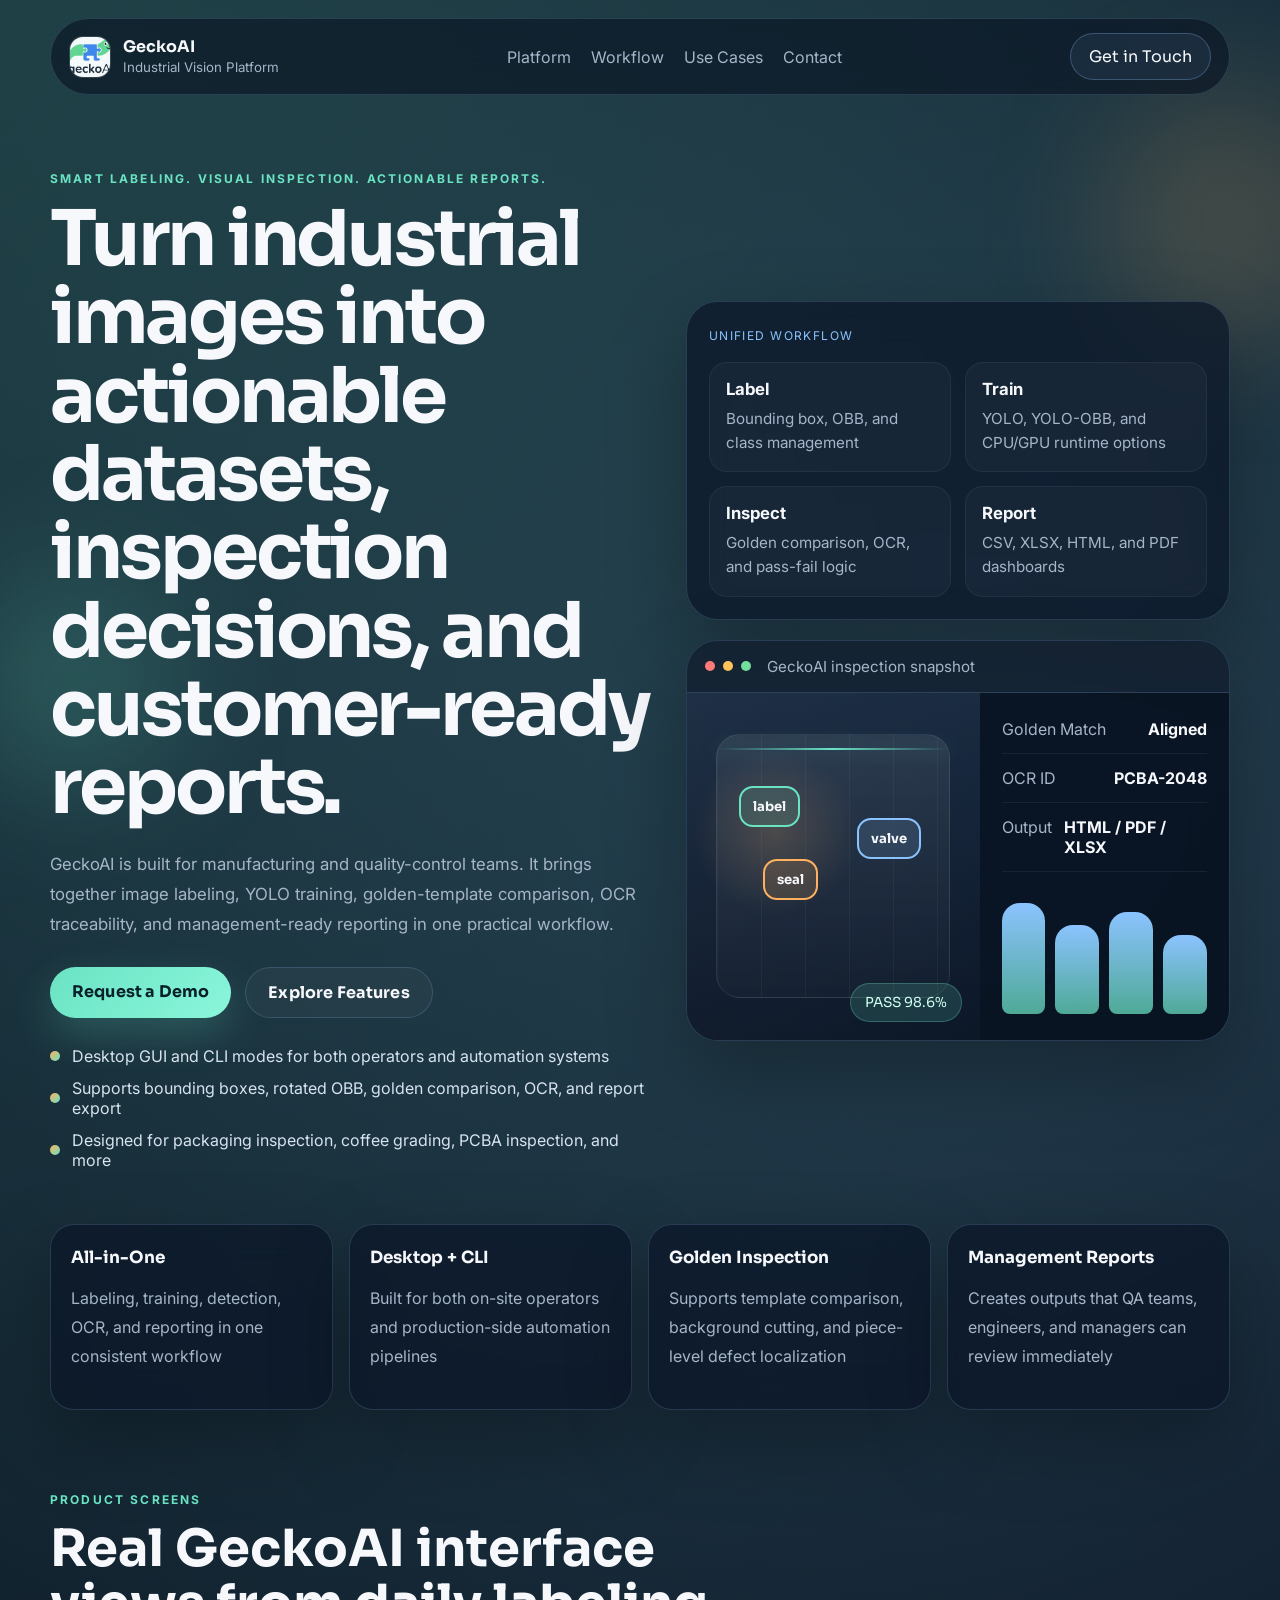
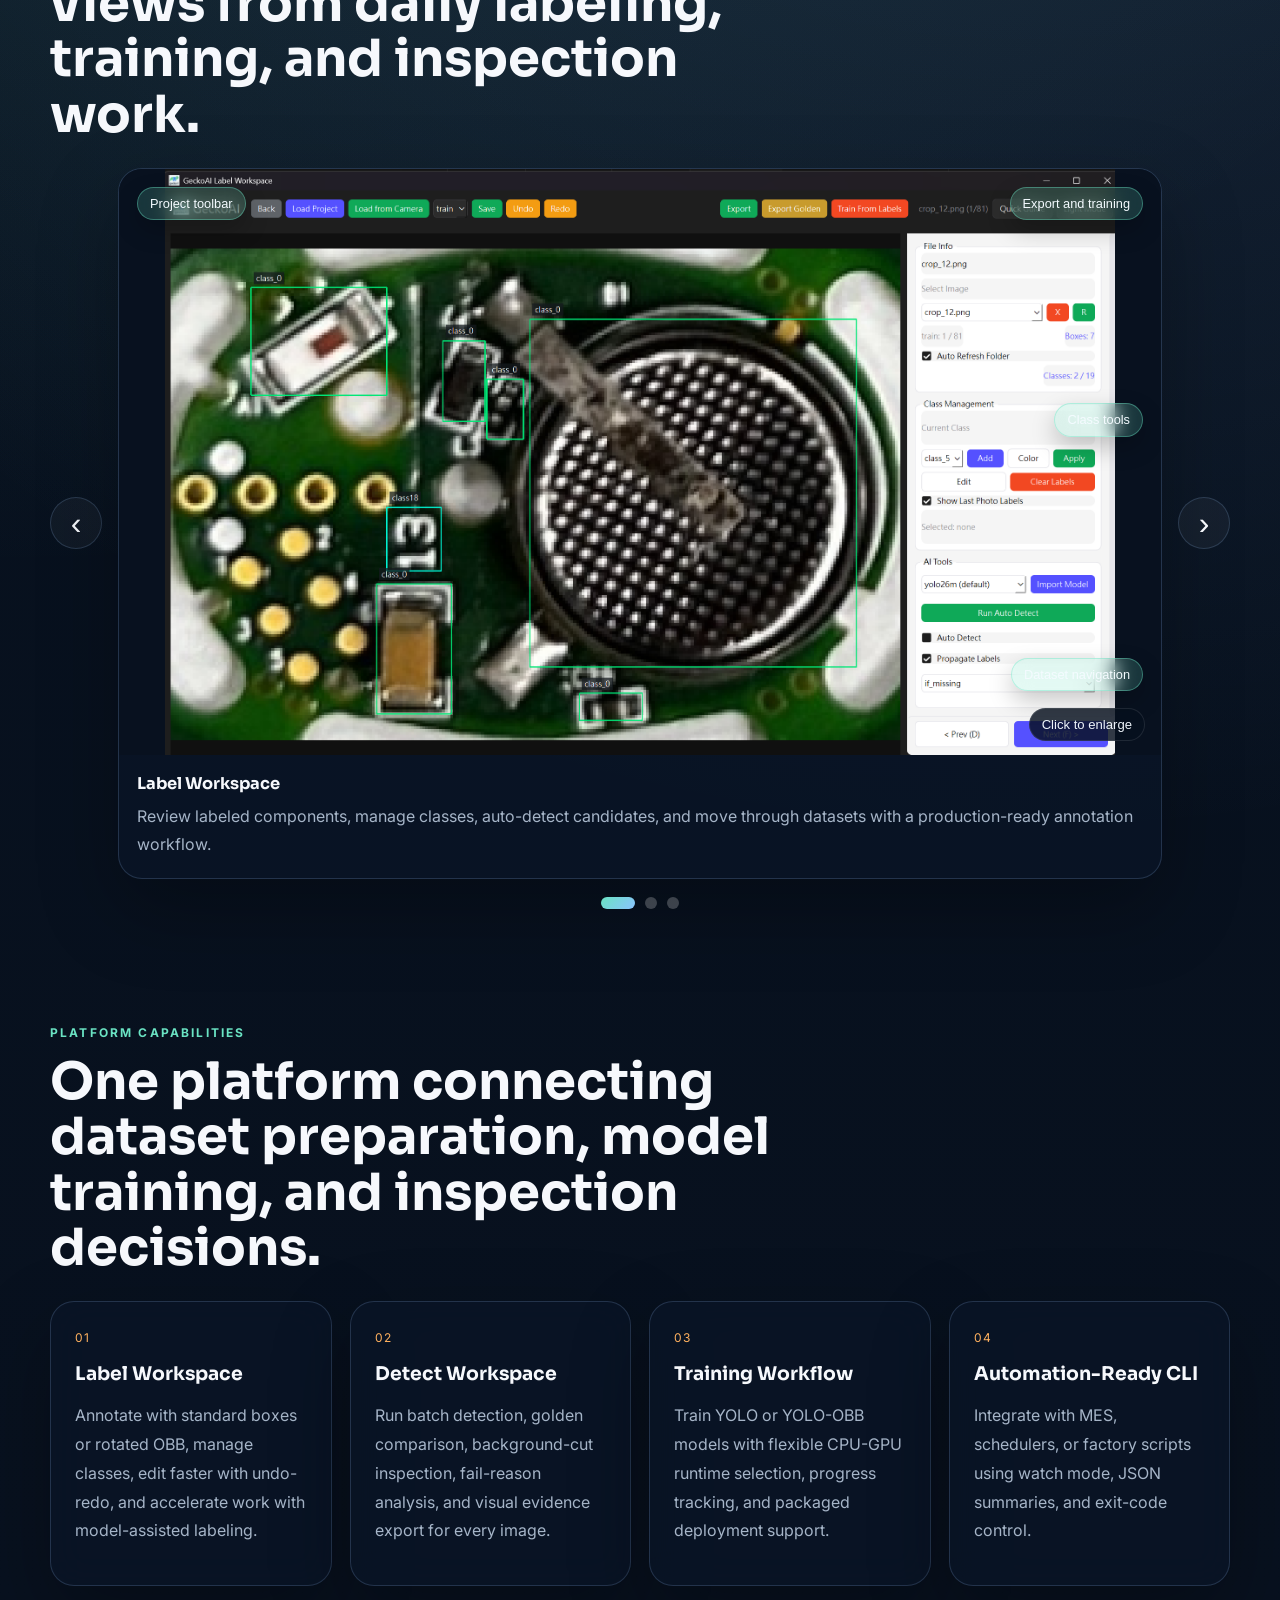
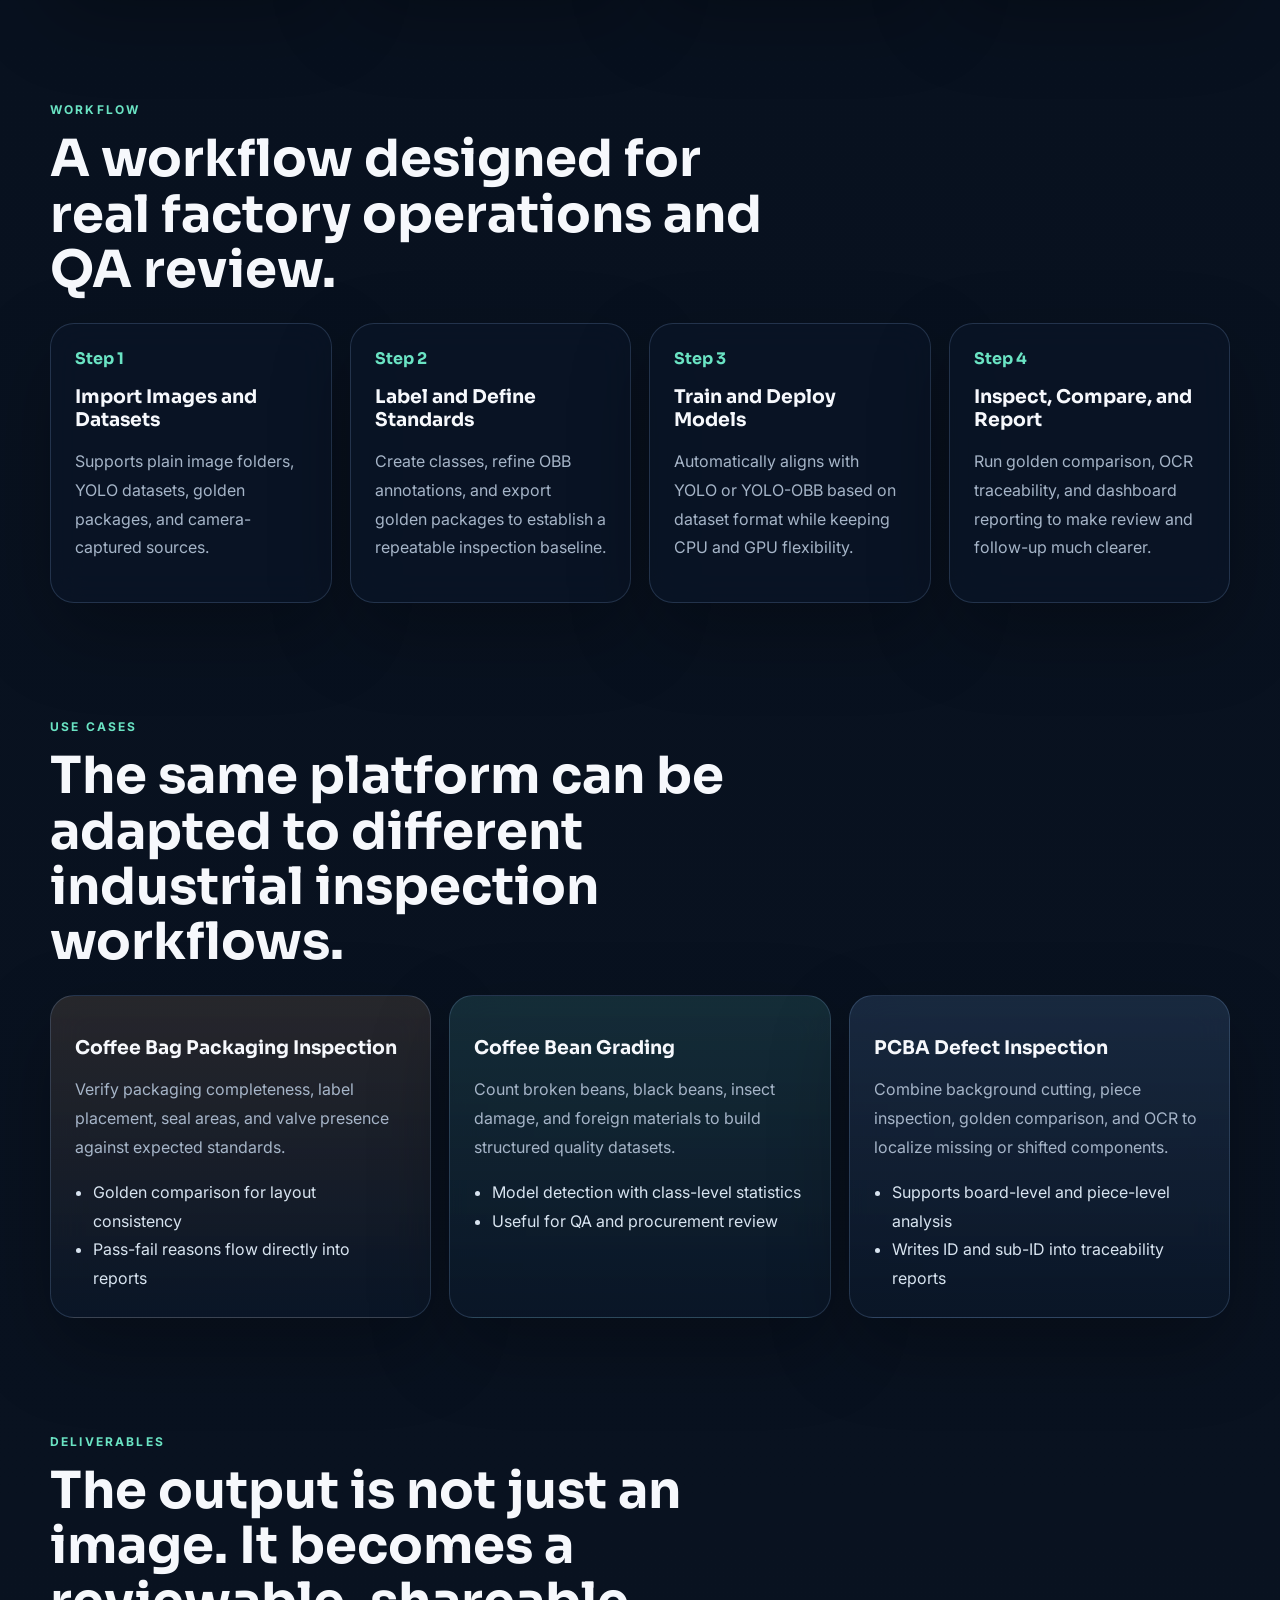
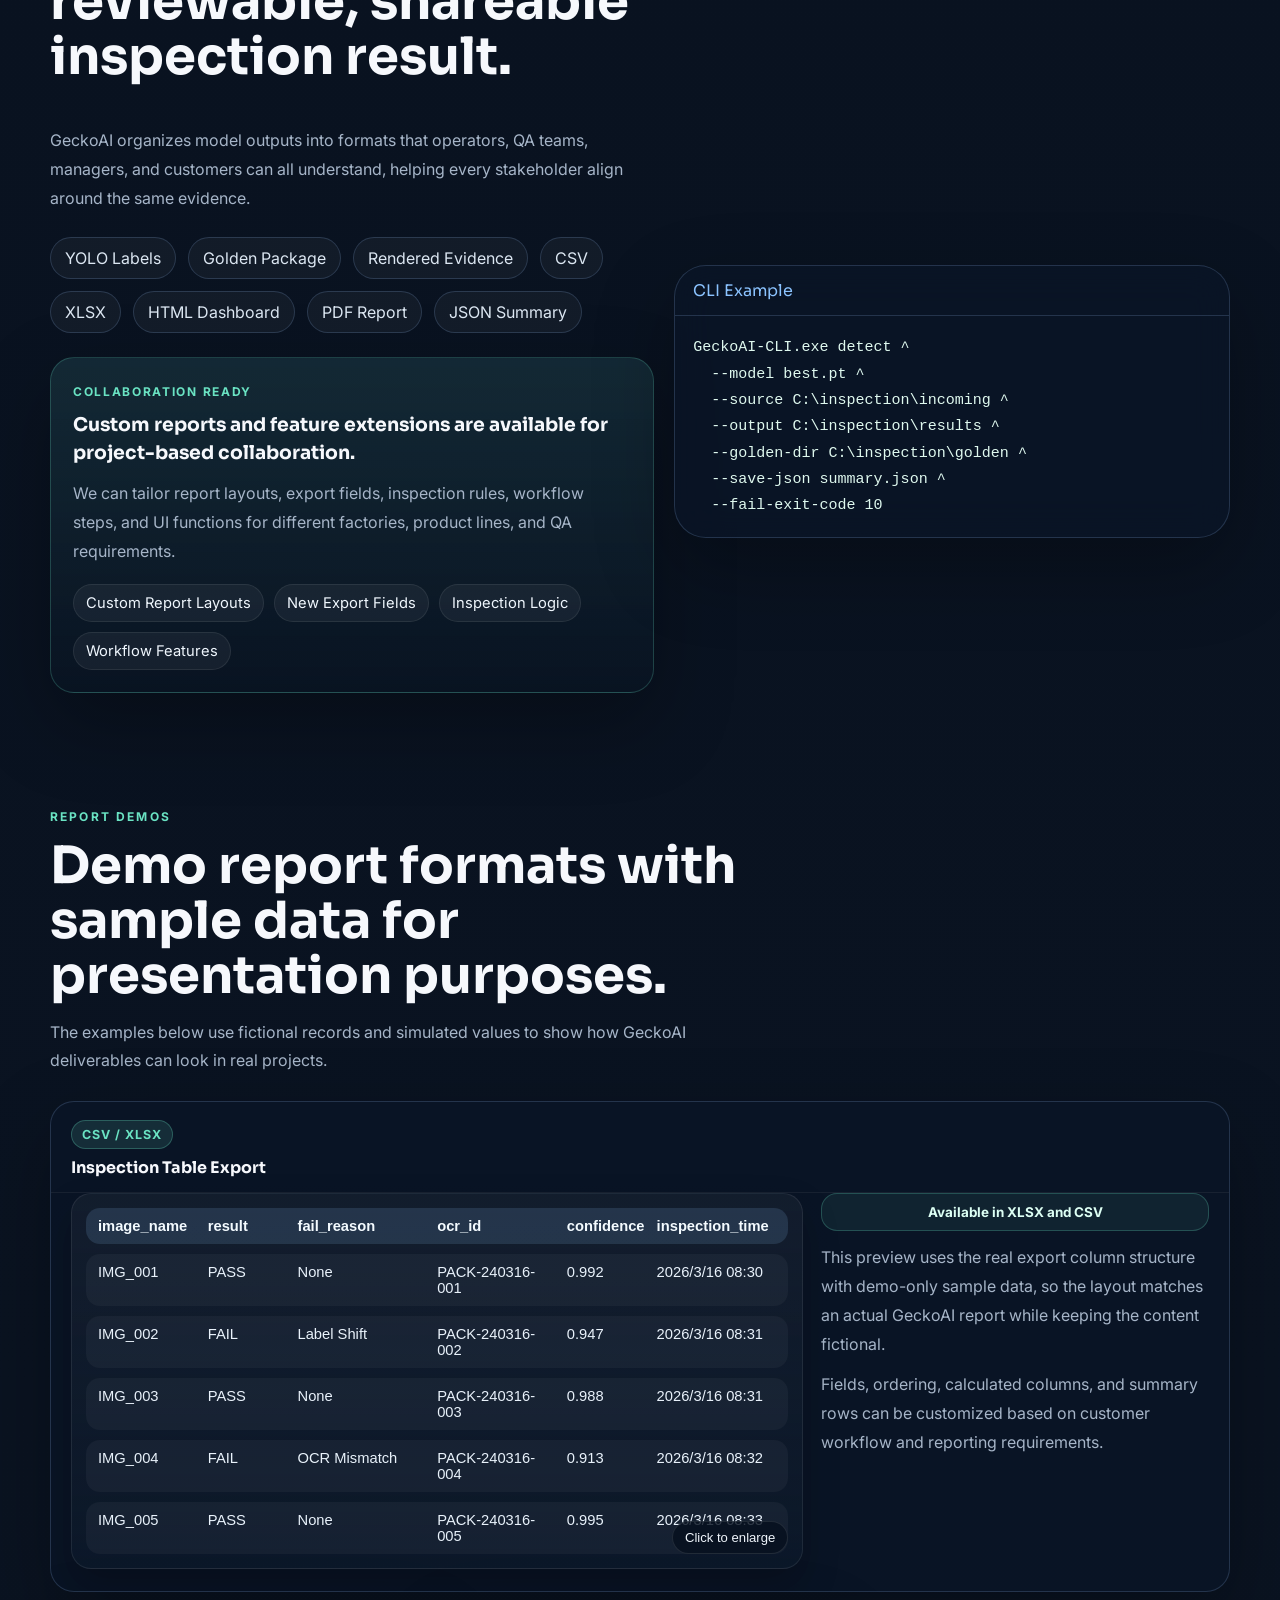
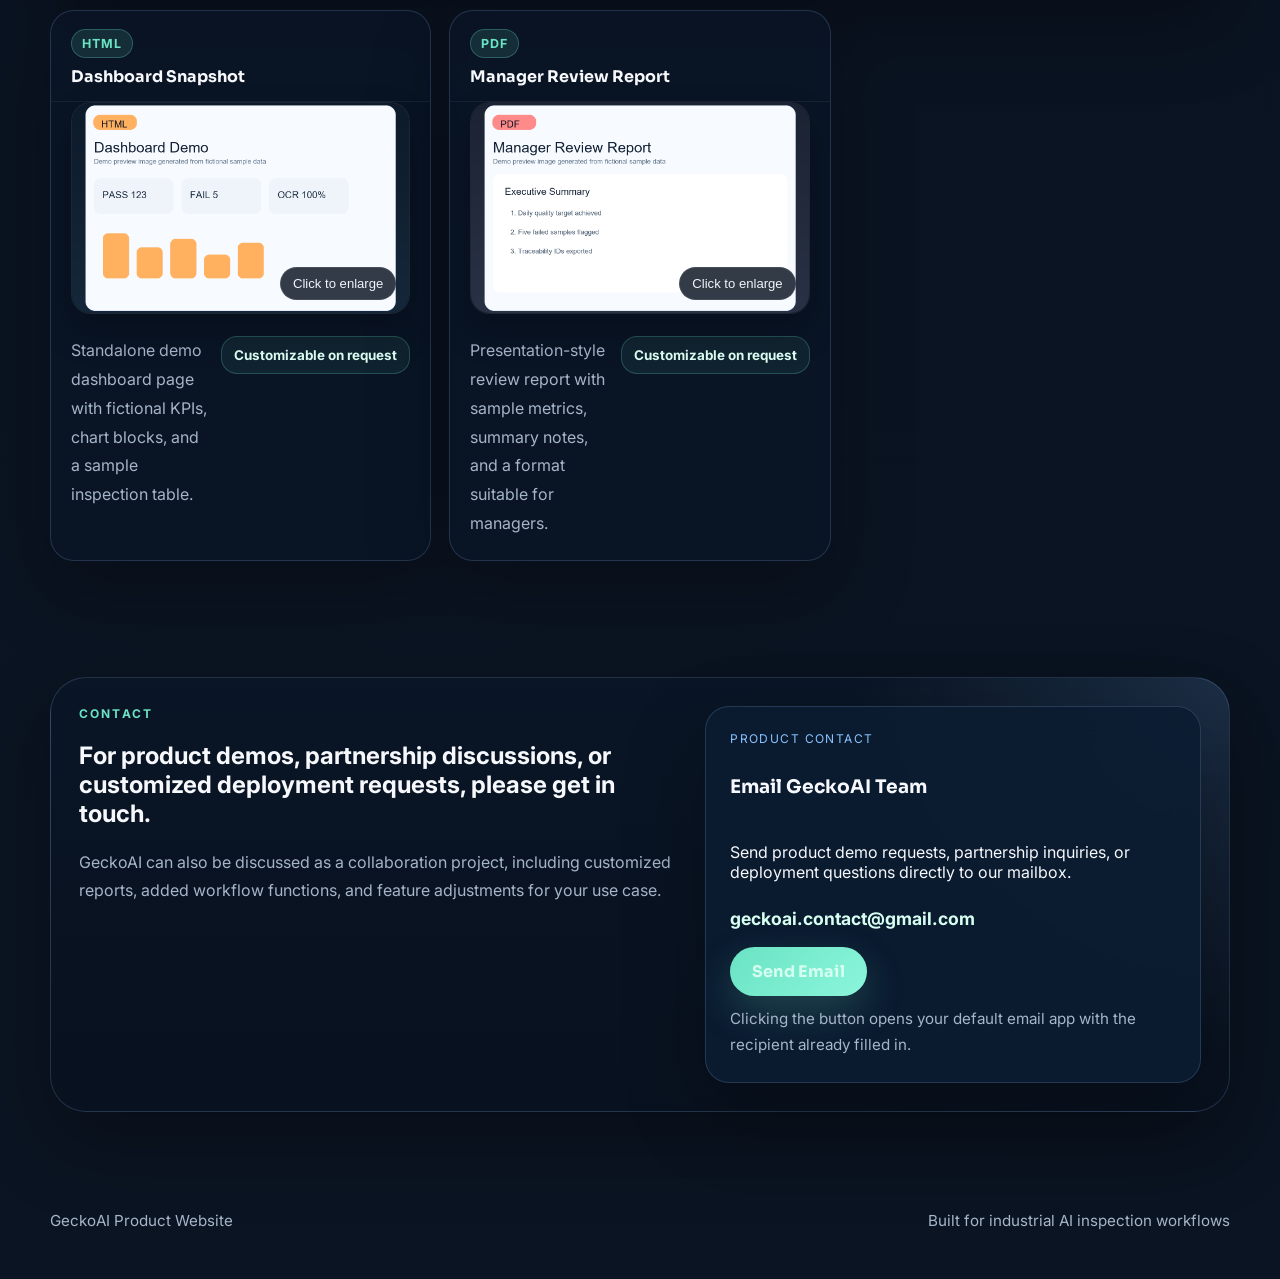
==== index.html @ 121f0432 "Use realistic tabular export preview with fake data" ====
<!doctype html>
<html lang="en">
<head>
  <meta charset="utf-8" />
  <meta name="viewport" content="width=device-width, initial-scale=1" />
  <title>GeckoAI | Industrial Vision Platform</title>
  <meta
    name="description"
    content="GeckoAI is an industrial AI vision platform that combines labeling, training, detection, golden comparison, OCR, and reporting."
  />
  <link rel="preconnect" href="https://fonts.googleapis.com" />
  <link rel="preconnect" href="https://fonts.gstatic.com" crossorigin />
  <link
    href="https://fonts.googleapis.com/css2?family=Inter:wght@400;500;700;800&family=Sora:wght@400;600;700;800&display=swap"
    rel="stylesheet"
  />
  <link rel="stylesheet" href="styles.css" />
</head>
<body>
  <div class="site-shell">
    <header class="topbar">
      <a class="brand" href="#hero">
        <span class="brand-mark">
          <img src="assets/app-logo.png" alt="GeckoAI app logo" />
        </span>
        <span class="brand-text">
          <strong>GeckoAI</strong>
          <small>Industrial Vision Platform</small>
        </span>
      </a>
      <nav class="nav">
        <a href="#platform">Platform</a>
        <a href="#workflow">Workflow</a>
        <a href="#scenarios">Use Cases</a>
        <a href="#contact">Contact</a>
      </nav>
      <a class="nav-cta" href="#contact">
        Get in Touch
      </a>
    </header>

    <main>
      <section class="hero reveal" id="hero">
        <div class="hero-copy">
          <p class="eyebrow">Smart Labeling. Visual Inspection. Actionable Reports.</p>
          <h1>Turn industrial images into actionable datasets, inspection decisions, and customer-ready reports.</h1>
          <p class="hero-lead">
            GeckoAI is built for manufacturing and quality-control teams. It brings together image labeling,
            YOLO training, golden-template comparison, OCR traceability, and management-ready reporting in one practical workflow.
          </p>
          <div class="hero-actions">
            <a class="button button-primary" href="#contact">Request a Demo</a>
            <a class="button button-secondary" href="#platform">Explore Features</a>
          </div>
          <ul class="hero-points">
            <li>Desktop GUI and CLI modes for both operators and automation systems</li>
            <li>Supports bounding boxes, rotated OBB, golden comparison, OCR, and report export</li>
            <li>Designed for packaging inspection, coffee grading, PCBA inspection, and more</li>
          </ul>
        </div>

        <div class="hero-stage">
          <div class="signal-card glass">
            <span class="signal-label">Unified Workflow</span>
            <div class="signal-grid">
              <div>
                <strong>Label</strong>
                <p>Bounding box, OBB, and class management</p>
              </div>
              <div>
                <strong>Train</strong>
                <p>YOLO, YOLO-OBB, and CPU/GPU runtime options</p>
              </div>
              <div>
                <strong>Inspect</strong>
                <p>Golden comparison, OCR, and pass-fail logic</p>
              </div>
              <div>
                <strong>Report</strong>
                <p>CSV, XLSX, HTML, and PDF dashboards</p>
              </div>
            </div>
          </div>

          <div class="preview-panel glass">
            <div class="preview-header">
              <span class="dot red"></span>
              <span class="dot amber"></span>
              <span class="dot green"></span>
              <span class="preview-title">GeckoAI inspection snapshot</span>
            </div>
            <div class="preview-content">
              <div class="preview-image">
                <span class="scan-line"></span>
                <div class="bbox one">label</div>
                <div class="bbox two">seal</div>
                <div class="bbox three">valve</div>
                <div class="status-chip pass">PASS 98.6%</div>
              </div>
              <div class="preview-report">
                <div class="report-row">
                  <span>Golden Match</span>
                  <strong>Aligned</strong>
                </div>
                <div class="report-row">
                  <span>OCR ID</span>
                  <strong>PCBA-2048</strong>
                </div>
                <div class="report-row">
                  <span>Output</span>
                  <strong>HTML / PDF / XLSX</strong>
                </div>
                <div class="report-bars">
                  <span style="--bar: 92%"></span>
                  <span style="--bar: 74%"></span>
                  <span style="--bar: 85%"></span>
                  <span style="--bar: 66%"></span>
                </div>
              </div>
            </div>
          </div>
        </div>
      </section>

      <section class="stats reveal">
        <article>
          <strong>All-in-One</strong>
          <p>Labeling, training, detection, OCR, and reporting in one consistent workflow</p>
        </article>
        <article>
          <strong>Desktop + CLI</strong>
          <p>Built for both on-site operators and production-side automation pipelines</p>
        </article>
        <article>
          <strong>Golden Inspection</strong>
          <p>Supports template comparison, background cutting, and piece-level defect localization</p>
        </article>
        <article>
          <strong>Management Reports</strong>
          <p>Creates outputs that QA teams, engineers, and managers can review immediately</p>
        </article>
      </section>

      <section class="section reveal" id="screenshots">
        <div class="section-heading">
          <p class="eyebrow">Product Screens</p>
          <h2>Real GeckoAI interface views from daily labeling, training, and inspection work.</h2>
        </div>
        <div class="carousel" data-carousel>
          <button class="carousel-arrow prev" type="button" aria-label="Previous screenshot" data-carousel-prev>
            &#8249;
          </button>
          <div class="carousel-viewport">
            <article class="shot-card is-active" data-slide>
              <button class="shot-image-button" type="button" data-lightbox-trigger data-lightbox-src="assets/label-ui.png" data-lightbox-title="Label Workspace">
                <img src="assets/label-ui.png" alt="GeckoAI label workspace screenshot" />
                <span class="shot-zoom">Click to enlarge</span>
                <span class="shot-tag top-left">Project toolbar</span>
                <span class="shot-tag top-right">Export and training</span>
                <span class="shot-tag mid-right">Class tools</span>
                <span class="shot-tag bottom-right">Dataset navigation</span>
              </button>
              <div class="shot-copy">
                <strong>Label Workspace</strong>
                <p>Review labeled components, manage classes, auto-detect candidates, and move through datasets with a production-ready annotation workflow.</p>
              </div>
            </article>
            <article class="shot-card" data-slide>
              <button class="shot-image-button" type="button" data-lightbox-trigger data-lightbox-src="assets/detect-ui.png" data-lightbox-title="Detect Workspace">
                <img src="assets/detect-ui.png" alt="GeckoAI detect workspace screenshot" />
                <span class="shot-zoom">Click to enlarge</span>
                <span class="shot-tag top-left">Detection overlays</span>
                <span class="shot-tag top-right">Mode controls</span>
                <span class="shot-tag mid-right">Detected classes</span>
                <span class="shot-tag bottom-right">Fast image review</span>
              </button>
              <div class="shot-copy">
                <strong>Detect Workspace</strong>
                <p>Inspect product images with detection overlays, class summaries, and a focused review panel for fast pass-fail analysis.</p>
              </div>
            </article>
            <article class="shot-card" data-slide>
              <button class="shot-image-button" type="button" data-lightbox-trigger data-lightbox-src="assets/train-ui.png" data-lightbox-title="Training Setup">
                <img src="assets/train-ui.png" alt="GeckoAI training settings screenshot" />
                <span class="shot-zoom">Click to enlarge</span>
                <span class="shot-tag top-right">Theme switch</span>
                <span class="shot-tag mid-left">Output path</span>
                <span class="shot-tag mid-right">Model and device</span>
                <span class="shot-tag bottom-center">Guided training flow</span>
              </button>
              <div class="shot-copy">
                <strong>Training Setup</strong>
                <p>Configure output paths, model weights, epochs, image size, and device settings inside a clean step-by-step training workflow.</p>
              </div>
            </article>
          </div>
          <button class="carousel-arrow next" type="button" aria-label="Next screenshot" data-carousel-next>
            &#8250;
          </button>
        </div>
        <div class="carousel-dots" data-carousel-dots>
          <button class="is-active" type="button" aria-label="Go to screenshot 1" data-carousel-dot></button>
          <button type="button" aria-label="Go to screenshot 2" data-carousel-dot></button>
          <button type="button" aria-label="Go to screenshot 3" data-carousel-dot></button>
        </div>
      </section>

      <section class="section reveal" id="platform">
        <div class="section-heading">
          <p class="eyebrow">Platform Capabilities</p>
          <h2>One platform connecting dataset preparation, model training, and inspection decisions.</h2>
        </div>
        <div class="card-grid">
          <article class="feature-card">
            <span class="card-index">01</span>
            <h3>Label Workspace</h3>
            <p>Annotate with standard boxes or rotated OBB, manage classes, edit faster with undo-redo, and accelerate work with model-assisted labeling.</p>
          </article>
          <article class="feature-card">
            <span class="card-index">02</span>
            <h3>Detect Workspace</h3>
            <p>Run batch detection, golden comparison, background-cut inspection, fail-reason analysis, and visual evidence export for every image.</p>
          </article>
          <article class="feature-card">
            <span class="card-index">03</span>
            <h3>Training Workflow</h3>
            <p>Train YOLO or YOLO-OBB models with flexible CPU-GPU runtime selection, progress tracking, and packaged deployment support.</p>
          </article>
          <article class="feature-card">
            <span class="card-index">04</span>
            <h3>Automation-Ready CLI</h3>
            <p>Integrate with MES, schedulers, or factory scripts using watch mode, JSON summaries, and exit-code control.</p>
          </article>
        </div>
      </section>

      <section class="section workflow reveal" id="workflow">
        <div class="section-heading">
          <p class="eyebrow">Workflow</p>
          <h2>A workflow designed for real factory operations and QA review.</h2>
        </div>
        <div class="timeline">
          <article class="timeline-step">
            <span>Step 1</span>
            <h3>Import Images and Datasets</h3>
            <p>Supports plain image folders, YOLO datasets, golden packages, and camera-captured sources.</p>
          </article>
          <article class="timeline-step">
            <span>Step 2</span>
            <h3>Label and Define Standards</h3>
            <p>Create classes, refine OBB annotations, and export golden packages to establish a repeatable inspection baseline.</p>
          </article>
          <article class="timeline-step">
            <span>Step 3</span>
            <h3>Train and Deploy Models</h3>
            <p>Automatically aligns with YOLO or YOLO-OBB based on dataset format while keeping CPU and GPU flexibility.</p>
          </article>
          <article class="timeline-step">
            <span>Step 4</span>
            <h3>Inspect, Compare, and Report</h3>
            <p>Run golden comparison, OCR traceability, and dashboard reporting to make review and follow-up much clearer.</p>
          </article>
        </div>
      </section>

      <section class="section reveal" id="scenarios">
        <div class="section-heading">
          <p class="eyebrow">Use Cases</p>
          <h2>The same platform can be adapted to different industrial inspection workflows.</h2>
        </div>
        <div class="scenario-grid">
          <article class="scenario-card warm">
            <h3>Coffee Bag Packaging Inspection</h3>
            <p>Verify packaging completeness, label placement, seal areas, and valve presence against expected standards.</p>
            <ul>
              <li>Golden comparison for layout consistency</li>
              <li>Pass-fail reasons flow directly into reports</li>
            </ul>
          </article>
          <article class="scenario-card earth">
            <h3>Coffee Bean Grading</h3>
            <p>Count broken beans, black beans, insect damage, and foreign materials to build structured quality datasets.</p>
            <ul>
              <li>Model detection with class-level statistics</li>
              <li>Useful for QA and procurement review</li>
            </ul>
          </article>
          <article class="scenario-card tech">
            <h3>PCBA Defect Inspection</h3>
            <p>Combine background cutting, piece inspection, golden comparison, and OCR to localize missing or shifted components.</p>
            <ul>
              <li>Supports board-level and piece-level analysis</li>
              <li>Writes ID and sub-ID into traceability reports</li>
            </ul>
          </article>
        </div>
      </section>

      <section class="section outputs reveal">
        <div class="section-heading">
          <p class="eyebrow">Deliverables</p>
          <h2>The output is not just an image. It becomes a reviewable, shareable inspection result.</h2>
        </div>
        <div class="outputs-layout">
          <div class="outputs-copy">
            <p>
              GeckoAI organizes model outputs into formats that operators, QA teams, managers, and customers can all understand, helping every stakeholder align around the same evidence.
            </p>
            <div class="output-tags">
              <span>YOLO Labels</span>
              <span>Golden Package</span>
              <span>Rendered Evidence</span>
              <span>CSV</span>
              <span>XLSX</span>
              <span>HTML Dashboard</span>
              <span>PDF Report</span>
              <span>JSON Summary</span>
            </div>
            <div class="custom-note">
              <span class="custom-note-label">Collaboration Ready</span>
              <h3>Custom reports and feature extensions are available for project-based collaboration.</h3>
              <p>
                We can tailor report layouts, export fields, inspection rules, workflow steps, and UI functions for different factories, product lines, and QA requirements.
              </p>
              <div class="custom-tags">
                <span>Custom Report Layouts</span>
                <span>New Export Fields</span>
                <span>Inspection Logic</span>
                <span>Workflow Features</span>
              </div>
            </div>
          </div>
          <div class="terminal-card glass">
            <div class="terminal-head">CLI Example</div>
            <pre><code>GeckoAI-CLI.exe detect ^
  --model best.pt ^
  --source C:\inspection\incoming ^
  --output C:\inspection\results ^
  --golden-dir C:\inspection\golden ^
  --save-json summary.json ^
  --fail-exit-code 10</code></pre>
          </div>
        </div>
      </section>

      <section class="section reveal" id="report-demos">
        <div class="section-heading">
          <p class="eyebrow">Report Demos</p>
          <h2>Demo report formats with sample data for presentation purposes.</h2>
          <p class="section-note">
            The examples below use fictional records and simulated values to show how GeckoAI deliverables can look in real projects.
          </p>
        </div>
        <div class="report-demo-grid">
          <article class="report-demo-card report-demo-card-wide">
            <div class="report-demo-head">
              <span class="report-demo-type">CSV / XLSX</span>
              <strong>Inspection Table Export</strong>
            </div>
            <div class="report-table-layout">
              <button class="report-preview-button report-table-preview report-table-preview-wide" type="button" data-lightbox-trigger data-lightbox-src="assets/report-preview-csv.png" data-lightbox-title="Inspection Table Export Preview">
                <div class="report-table-grid report-table-header report-six-col">
                  <span>image_name</span>
                  <span>result</span>
                  <span>fail_reason</span>
                  <span>ocr_id</span>
                  <span>confidence</span>
                  <span>inspection_time</span>
                </div>
                <div class="report-table-grid report-six-col">
                  <span>IMG_001</span>
                  <span>PASS</span>
                  <span>None</span>
                  <span>PACK-240316-001</span>
                  <span>0.992</span>
                  <span>2026/3/16 08:30</span>
                </div>
                <div class="report-table-grid report-six-col">
                  <span>IMG_002</span>
                  <span>FAIL</span>
                  <span>Label Shift</span>
                  <span>PACK-240316-002</span>
                  <span>0.947</span>
                  <span>2026/3/16 08:31</span>
                </div>
                <div class="report-table-grid report-six-col">
                  <span>IMG_003</span>
                  <span>PASS</span>
                  <span>None</span>
                  <span>PACK-240316-003</span>
                  <span>0.988</span>
                  <span>2026/3/16 08:31</span>
                </div>
                <div class="report-table-grid report-six-col">
                  <span>IMG_004</span>
                  <span>FAIL</span>
                  <span>OCR Mismatch</span>
                  <span>PACK-240316-004</span>
                  <span>0.913</span>
                  <span>2026/3/16 08:32</span>
                </div>
                <div class="report-table-grid report-six-col">
                  <span>IMG_005</span>
                  <span>PASS</span>
                  <span>None</span>
                  <span>PACK-240316-005</span>
                  <span>0.995</span>
                  <span>2026/3/16 08:33</span>
                </div>
                <span class="report-preview-zoom">Click to enlarge</span>
              </button>
              <div class="report-format-note">
                <span class="report-custom-note">Available in XLSX and CSV</span>
                <p>This preview uses the real export column structure with demo-only sample data, so the layout matches an actual GeckoAI report while keeping the content fictional.</p>
                <p>Fields, ordering, calculated columns, and summary rows can be customized based on customer workflow and reporting requirements.</p>
              </div>
            </div>
          </article>
          <article class="report-demo-card">
            <div class="report-demo-head">
              <span class="report-demo-type">HTML</span>
              <strong>Dashboard Snapshot</strong>
            </div>
            <button class="report-preview-button report-image-preview" type="button" data-lightbox-trigger data-lightbox-src="assets/report-preview-html.png" data-lightbox-title="HTML Demo Preview">
              <img src="assets/report-preview-html.png" alt="HTML demo file preview" />
              <span class="report-preview-zoom">Click to enlarge</span>
            </button>
            <div class="report-demo-meta">
              <p>Standalone demo dashboard page with fictional KPIs, chart blocks, and a sample inspection table.</p>
              <span class="report-custom-note">Customizable on request</span>
            </div>
          </article>
          <article class="report-demo-card">
            <div class="report-demo-head">
              <span class="report-demo-type">PDF</span>
              <strong>Manager Review Report</strong>
            </div>
            <button class="report-preview-button report-image-preview" type="button" data-lightbox-trigger data-lightbox-src="assets/report-preview-pdf.png" data-lightbox-title="PDF Demo Preview">
              <img src="assets/report-preview-pdf.png" alt="PDF demo file preview" />
              <span class="report-preview-zoom">Click to enlarge</span>
            </button>
            <div class="report-demo-meta">
              <p>Presentation-style review report with sample metrics, summary notes, and a format suitable for managers.</p>
              <span class="report-custom-note">Customizable on request</span>
            </div>
          </article>
        </div>
      </section>

      <section class="section contact reveal" id="contact">
        <div class="contact-panel">
          <div>
            <p class="eyebrow">Contact</p>
            <h2>For product demos, partnership discussions, or customized deployment requests, please get in touch.</h2>
            <p class="contact-note">
              GeckoAI can also be discussed as a collaboration project, including customized reports, added workflow functions, and feature adjustments for your use case.
            </p>
          </div>
          <div class="contact-card">
            <span class="contact-label">Product Contact</span>
            <h3>Email GeckoAI Team</h3>
            <p>Send product demo requests, partnership inquiries, or deployment questions directly to our mailbox.</p>
            <a class="contact-email" href="mailto:geckoai.contact@gmail.com?subject=GeckoAI%20Product%20Inquiry">
              geckoai.contact@gmail.com
            </a>
            <a class="button button-primary contact-button" href="mailto:geckoai.contact@gmail.com?subject=GeckoAI%20Product%20Inquiry&body=Hello%20GeckoAI%20team%2C%0A%0AI%20would%20like%20to%20learn%20more%20about%20your%20product.%0A">
              Send Email
            </a>
            <p class="contact-help">Clicking the button opens your default email app with the recipient already filled in.</p>
          </div>
        </div>
      </section>
    </main>

    <footer class="footer">
      <p>GeckoAI Product Website</p>
      <p>Built for industrial AI inspection workflows</p>
    </footer>
  </div>

  <div class="lightbox" id="lightbox" aria-hidden="true">
    <button class="lightbox-close" type="button" aria-label="Close image viewer" data-lightbox-close>&times;</button>
    <div class="lightbox-dialog">
      <img src="" alt="" id="lightboxImage" />
      <div class="lightbox-caption" id="lightboxCaption"></div>
    </div>
  </div>

  <script src="app.js"></script>
</body>
</html>
---- styles.css ----
:root {
  --bg: #08111f;
  --panel: rgba(10, 22, 39, 0.72);
  --panel-strong: rgba(12, 28, 49, 0.9);
  --line: rgba(157, 201, 255, 0.18);
  --text: #f6f8fc;
  --muted: #a6b5c8;
  --accent: #6ae3c3;
  --accent-2: #ffb15f;
  --accent-3: #8bc3ff;
  --shadow: 0 30px 80px rgba(0, 0, 0, 0.28);
  --radius-xl: 32px;
  --radius-lg: 24px;
  --radius-md: 18px;
  --content-width: 1180px;
}

* { box-sizing: border-box; }
html { scroll-behavior: smooth; }

body {
  margin: 0;
  color: var(--text);
  font-family: "Inter", sans-serif;
  background:
    radial-gradient(circle at top left, rgba(106, 227, 195, 0.2), transparent 28%),
    radial-gradient(circle at 80% 10%, rgba(139, 195, 255, 0.18), transparent 24%),
    linear-gradient(180deg, #06101c 0%, #08111f 42%, #0b1422 100%);
  min-height: 100vh;
}

a { color: inherit; text-decoration: none; }
.site-shell { position: relative; overflow: hidden; }
.site-shell::before,
.site-shell::after {
  content: "";
  position: fixed;
  pointer-events: none;
  z-index: 0;
  border-radius: 999px;
  filter: blur(60px);
}
.site-shell::before {
  width: 260px;
  height: 260px;
  top: 10%;
  right: -80px;
  background: rgba(255, 177, 95, 0.16);
}
.site-shell::after {
  width: 220px;
  height: 220px;
  bottom: 12%;
  left: -40px;
  background: rgba(106, 227, 195, 0.18);
}

.topbar, main, .footer { position: relative; z-index: 1; }

.topbar {
  width: min(calc(100% - 32px), var(--content-width));
  margin: 18px auto 0;
  padding: 14px 18px;
  display: flex;
  align-items: center;
  justify-content: space-between;
  gap: 16px;
  border: 1px solid var(--line);
  border-radius: 999px;
  background: rgba(8, 17, 31, 0.58);
  backdrop-filter: blur(18px);
}

.brand { display: flex; align-items: center; gap: 12px; }
.brand-mark {
  width: 42px;
  height: 42px;
  display: grid;
  place-items: center;
  border-radius: 14px;
  background: rgba(255, 255, 255, 0.08);
  border: 1px solid rgba(255, 255, 255, 0.08);
  overflow: hidden;
}

.brand-mark img {
  width: 100%;
  height: 100%;
  object-fit: cover;
}

.brand-text { display: flex; flex-direction: column; line-height: 1.05; }
.brand-text strong,
.nav-cta,
.button,
.section-heading h2,
.feature-card h3,
.scenario-card h3,
.timeline-step h3,
.contact-card h3,
.hero h1 { font-family: "Sora", sans-serif; }
.brand-text small { color: var(--muted); margin-top: 4px; }
.nav { display: flex; gap: 20px; color: var(--muted); }
.nav a:hover, .nav a.active { color: var(--text); }
.nav-cta,
.button { transition: transform 180ms ease, box-shadow 180ms ease, border-color 180ms ease; }
.nav-cta {
  padding: 12px 18px;
  border-radius: 999px;
  border: 1px solid rgba(139, 195, 255, 0.28);
  background: rgba(139, 195, 255, 0.08);
}
main {
  width: min(calc(100% - 32px), var(--content-width));
  margin: 0 auto;
}

.hero {
  display: grid;
  grid-template-columns: minmax(0, 1.05fr) minmax(320px, 0.95fr);
  gap: 34px;
  align-items: center;
  padding: 76px 0 42px;
}

.eyebrow {
  margin: 0 0 14px;
  color: var(--accent);
  text-transform: uppercase;
  letter-spacing: 0.18em;
  font-size: 12px;
  font-weight: 700;
}

.hero h1 {
  margin: 0;
  font-size: clamp(2.8rem, 6vw, 5rem);
  line-height: 1.02;
  letter-spacing: -0.04em;
}

.hero-lead,
.contact-note,
.timeline-step p,
.feature-card p,
.scenario-card p,
.outputs-copy p,
.stats p {
  color: var(--muted);
  line-height: 1.8;
}

.hero-lead {
  max-width: 62ch;
  margin: 22px 0 0;
  font-size: 1.05rem;
}

.hero-actions {
  display: flex;
  flex-wrap: wrap;
  gap: 14px;
  margin: 28px 0;
}

.button {
  padding: 14px 22px;
  border-radius: 999px;
  font-weight: 700;
  letter-spacing: 0.01em;
}
.button:hover,
.nav-cta:hover { transform: translateY(-2px); }

.button-primary {
  background: linear-gradient(135deg, var(--accent), #8bf6db);
  color: #08202a;
  box-shadow: 0 16px 40px rgba(106, 227, 195, 0.22);
}
.button-secondary {
  border: 1px solid var(--line);
  background: rgba(255, 255, 255, 0.03);
}

.hero-points {
  list-style: none;
  padding: 0;
  margin: 0;
  display: grid;
  gap: 12px;
}
.hero-points li {
  display: flex;
  align-items: center;
  gap: 12px;
  color: #d7e3ef;
}
.hero-points li::before {
  content: "";
  width: 10px;
  height: 10px;
  border-radius: 999px;
  background: linear-gradient(135deg, var(--accent-2), var(--accent));
  flex: 0 0 auto;
}

.hero-stage { display: grid; gap: 20px; }
.glass,
.feature-card,
.scenario-card,
.timeline-step,
.stats article,
.contact-card {
  border: 1px solid var(--line);
  background: var(--panel);
  backdrop-filter: blur(18px);
  box-shadow: var(--shadow);
}

.signal-card,
.preview-panel,
.terminal-card { border-radius: var(--radius-xl); }
.signal-card { padding: 22px; }

.signal-label,
.contact-label,
.card-index {
  display: inline-flex;
  align-items: center;
  gap: 8px;
  font-size: 12px;
  letter-spacing: 0.12em;
  text-transform: uppercase;
  color: var(--accent-3);
}

.signal-grid {
  margin-top: 18px;
  display: grid;
  grid-template-columns: 1fr 1fr;
  gap: 14px;
}
.signal-grid div {
  padding: 16px;
  border-radius: var(--radius-md);
  background: rgba(255, 255, 255, 0.03);
  border: 1px solid rgba(255, 255, 255, 0.05);
}
.signal-grid strong { font-size: 1.05rem; }
.signal-grid p {
  margin: 8px 0 0;
  color: var(--muted);
  line-height: 1.6;
  font-size: 0.95rem;
}

.preview-panel { overflow: hidden; }
.preview-header {
  display: flex;
  align-items: center;
  gap: 8px;
  padding: 16px 18px;
  border-bottom: 1px solid var(--line);
  background: rgba(255, 255, 255, 0.02);
}
.dot { width: 10px; height: 10px; border-radius: 999px; }
.red { background: #ff7b78; }
.amber { background: #ffc35a; }
.green { background: #72df9d; }
.preview-title { margin-left: 8px; color: var(--muted); font-size: 0.95rem; }
.preview-content { display: grid; grid-template-columns: 1.08fr 0.92fr; }

.preview-image {
  position: relative;
  min-height: 340px;
  background:
    linear-gradient(140deg, rgba(255, 255, 255, 0.05), transparent),
    radial-gradient(circle at 30% 40%, rgba(255, 177, 95, 0.18), transparent 28%),
    linear-gradient(180deg, #13253c, #0c1728);
  overflow: hidden;
}

.preview-image::before {
  content: "";
  position: absolute;
  inset: 12% 10%;
  border-radius: 24px;
  background:
    linear-gradient(180deg, rgba(255, 255, 255, 0.08), rgba(255, 255, 255, 0.02)),
    repeating-linear-gradient(90deg, rgba(255, 255, 255, 0.04) 0, rgba(255, 255, 255, 0.04) 1px, transparent 1px, transparent 44px);
  border: 1px solid rgba(255, 255, 255, 0.07);
}

.scan-line {
  position: absolute;
  left: 10%;
  right: 10%;
  top: 16%;
  height: 2px;
  background: linear-gradient(90deg, transparent, var(--accent), transparent);
  box-shadow: 0 0 20px rgba(106, 227, 195, 0.45);
  animation: scan 4.8s linear infinite;
}

.bbox,
.status-chip {
  position: absolute;
  z-index: 2;
  font-family: "Sora", sans-serif;
}

.bbox {
  border-radius: 14px;
  padding: 10px 12px;
  border: 2px solid;
  font-size: 0.82rem;
  font-weight: 700;
  backdrop-filter: blur(8px);
}
.bbox.one { top: 27%; left: 18%; border-color: #6ae3c3; background: rgba(106, 227, 195, 0.12); }
.bbox.two { top: 48%; left: 26%; border-color: #ffb15f; background: rgba(255, 177, 95, 0.14); }
.bbox.three { top: 36%; right: 20%; border-color: #8bc3ff; background: rgba(139, 195, 255, 0.14); }

.status-chip {
  right: 18px;
  bottom: 18px;
  padding: 10px 14px;
  border-radius: 999px;
  font-size: 0.86rem;
}
.status-chip.pass {
  background: rgba(106, 227, 195, 0.16);
  border: 1px solid rgba(106, 227, 195, 0.28);
  color: #cffff2;
}

.preview-report {
  padding: 26px 22px;
  display: grid;
  align-content: center;
  gap: 14px;
  background: rgba(8, 17, 31, 0.72);
}
.report-row {
  display: flex;
  justify-content: space-between;
  gap: 12px;
  padding-bottom: 14px;
  border-bottom: 1px solid rgba(255, 255, 255, 0.06);
}
.report-row span { color: var(--muted); }

.report-bars {
  display: grid;
  grid-template-columns: repeat(4, 1fr);
  align-items: end;
  gap: 10px;
  min-height: 120px;
  margin-top: 8px;
}
.report-bars span {
  display: block;
  border-radius: 18px 18px 8px 8px;
  height: var(--bar);
  background: linear-gradient(180deg, var(--accent-3), rgba(106, 227, 195, 0.72));
}

.stats {
  display: grid;
  grid-template-columns: repeat(4, 1fr);
  gap: 16px;
  margin: 12px 0 24px;
}
.stats article {
  padding: 22px 20px;
  border-radius: var(--radius-lg);
}
.stats strong {
  display: block;
  margin-bottom: 10px;
  font-family: "Sora", sans-serif;
  font-size: 1.05rem;
}

.section { padding: 58px 0; }
.section-heading { max-width: 760px; margin-bottom: 26px; }
.section-heading h2 {
  margin: 0;
  font-size: clamp(2rem, 4vw, 3.2rem);
  line-height: 1.08;
}
.section-note {
  margin: 14px 0 0;
  max-width: 72ch;
  color: var(--muted);
  line-height: 1.8;
}

.card-grid,
.scenario-grid { display: grid; gap: 18px; }
.card-grid { grid-template-columns: repeat(4, 1fr); }
.feature-card,
.scenario-card,
.timeline-step,
.shot-card { border-radius: var(--radius-lg); }
.feature-card { padding: 24px; }

.feature-card h3,
.scenario-card h3,
.timeline-step h3 {
  margin: 16px 0 12px;
  font-size: 1.18rem;
}

.card-index { color: var(--accent-2); }
.workflow .timeline { display: grid; grid-template-columns: repeat(4, 1fr); gap: 18px; }
.timeline-step { padding: 24px; position: relative; }
.timeline-step span { color: var(--accent); font-family: "Sora", sans-serif; font-weight: 700; }

.scenario-grid { grid-template-columns: repeat(3, 1fr); }
.scenario-card { padding: 24px; }
.shot-card {
  overflow: hidden;
  border: 1px solid var(--line);
  background: var(--panel);
  box-shadow: var(--shadow);
  display: none;
}
.shot-card.is-active {
  display: block;
}
.shot-image-button {
  position: relative;
  display: block;
  width: 100%;
  padding: 0;
  border: 0;
  background: #08111f;
  cursor: zoom-in;
  text-align: left;
}
.shot-card img {
  display: block;
  width: 100%;
  aspect-ratio: 16 / 9;
  object-fit: contain;
  background: #08111f;
}
.shot-zoom {
  position: absolute;
  right: 16px;
  bottom: 14px;
  padding: 8px 12px;
  border-radius: 999px;
  background: rgba(7, 17, 31, 0.82);
  border: 1px solid rgba(255, 255, 255, 0.1);
  font-size: 0.82rem;
  color: #eff5fb;
}
.shot-tag {
  position: absolute;
  padding: 8px 12px;
  border-radius: 999px;
  background: rgba(106, 227, 195, 0.18);
  border: 1px solid rgba(106, 227, 195, 0.4);
  backdrop-filter: blur(10px);
  color: #f4fbff;
  font-size: 0.8rem;
  line-height: 1.2;
  box-shadow: 0 10px 24px rgba(0, 0, 0, 0.22);
}
.shot-tag.top-left { top: 18px; left: 18px; }
.shot-tag.top-right { top: 18px; right: 18px; }
.shot-tag.mid-right { top: 40%; right: 18px; }
.shot-tag.bottom-right { right: 18px; bottom: 64px; }
.shot-tag.mid-left { top: 34%; left: 18px; }
.shot-tag.bottom-center { left: 50%; bottom: 64px; transform: translateX(-50%); }
.carousel {
  display: grid;
  grid-template-columns: auto minmax(0, 1fr) auto;
  gap: 16px;
  align-items: center;
}
.carousel-viewport {
  min-width: 0;
}
.carousel-arrow {
  width: 52px;
  height: 52px;
  border: 1px solid var(--line);
  border-radius: 999px;
  background: rgba(255, 255, 255, 0.04);
  color: var(--text);
  font-size: 2rem;
  line-height: 1;
  cursor: pointer;
}
.carousel-arrow:hover,
.carousel-dots button:hover {
  background: rgba(139, 195, 255, 0.16);
}
.carousel-dots {
  display: flex;
  justify-content: center;
  gap: 10px;
  margin-top: 18px;
}
.carousel-dots button {
  width: 12px;
  height: 12px;
  border: 0;
  border-radius: 999px;
  background: rgba(255, 255, 255, 0.22);
  cursor: pointer;
}
.carousel-dots button.is-active {
  width: 34px;
  background: linear-gradient(135deg, var(--accent), var(--accent-3));
}
.shot-copy {
  padding: 18px 18px 20px;
}
.shot-copy strong {
  display: block;
  margin-bottom: 8px;
  font-family: "Sora", sans-serif;
  font-size: 1.02rem;
}
.shot-copy p {
  margin: 0;
  color: var(--muted);
  line-height: 1.75;
}
.scenario-card ul {
  padding-left: 18px;
  margin: 16px 0 0;
  color: #d8e4f0;
  line-height: 1.8;
}

.scenario-card.warm { background: linear-gradient(180deg, rgba(255, 177, 95, 0.12), rgba(10, 22, 39, 0.78)), var(--panel); }
.scenario-card.earth { background: linear-gradient(180deg, rgba(106, 227, 195, 0.12), rgba(10, 22, 39, 0.78)), var(--panel); }
.scenario-card.tech { background: linear-gradient(180deg, rgba(139, 195, 255, 0.12), rgba(10, 22, 39, 0.78)), var(--panel); }

.outputs-layout {
  display: grid;
  grid-template-columns: minmax(0, 1fr) minmax(340px, 0.92fr);
  gap: 20px;
  align-items: center;
}
.output-tags {
  display: flex;
  flex-wrap: wrap;
  gap: 12px;
  margin-top: 24px;
}
.output-tags span {
  padding: 10px 14px;
  border-radius: 999px;
  background: rgba(255, 255, 255, 0.04);
  border: 1px solid var(--line);
  color: #dce7f2;
}
.custom-note {
  margin-top: 24px;
  padding: 22px;
  border-radius: var(--radius-lg);
  border: 1px solid rgba(106, 227, 195, 0.22);
  background:
    linear-gradient(180deg, rgba(106, 227, 195, 0.1), rgba(9, 19, 33, 0.82)),
    var(--panel);
  box-shadow: var(--shadow);
}
.custom-note-label {
  display: inline-flex;
  margin-bottom: 12px;
  color: var(--accent);
  font-size: 12px;
  letter-spacing: 0.14em;
  text-transform: uppercase;
  font-weight: 700;
}
.custom-note h3 {
  margin: 0;
  font-family: "Sora", sans-serif;
  font-size: 1.18rem;
  line-height: 1.5;
}
.custom-note p {
  margin: 12px 0 0;
  color: var(--muted);
  line-height: 1.8;
}
.custom-tags {
  display: flex;
  flex-wrap: wrap;
  gap: 10px;
  margin-top: 18px;
}
.custom-tags span {
  padding: 9px 12px;
  border-radius: 999px;
  background: rgba(255, 255, 255, 0.05);
  border: 1px solid rgba(255, 255, 255, 0.08);
  color: #eff6fd;
  font-size: 0.92rem;
}
.report-demo-grid {
  display: grid;
  grid-template-columns: repeat(3, minmax(0, 1fr));
  gap: 18px;
}
.report-demo-card-wide {
  grid-column: span 3;
}
.report-demo-card {
  border: 1px solid var(--line);
  background: var(--panel);
  border-radius: var(--radius-lg);
  box-shadow: var(--shadow);
  overflow: hidden;
}
.report-demo-head {
  padding: 18px 20px 14px;
  border-bottom: 1px solid rgba(255, 255, 255, 0.06);
  display: grid;
  gap: 8px;
}
.report-demo-type {
  display: inline-flex;
  width: fit-content;
  padding: 6px 10px;
  border-radius: 999px;
  background: rgba(106, 227, 195, 0.12);
  border: 1px solid rgba(106, 227, 195, 0.28);
  color: var(--accent);
  font-size: 0.78rem;
  letter-spacing: 0.08em;
  font-weight: 700;
}
.report-demo-head strong {
  font-family: "Sora", sans-serif;
  font-size: 1rem;
}
.report-preview-button {
  position: relative;
  margin: 0 20px;
  padding: 0;
  width: calc(100% - 40px);
  border: 0;
  background: transparent;
  text-align: left;
  cursor: zoom-in;
}
.report-image-preview img {
  display: block;
  width: 100%;
  aspect-ratio: 16 / 10;
  object-fit: cover;
  border-radius: 20px;
  border: 1px solid rgba(255, 255, 255, 0.08);
  background: #0b1422;
  box-shadow: 0 18px 36px rgba(0, 0, 0, 0.22);
}
.report-table-preview {
  padding: 14px;
  border-radius: 20px;
  border: 1px solid rgba(255, 255, 255, 0.08);
  background: linear-gradient(180deg, rgba(255, 255, 255, 0.04), rgba(13, 26, 43, 0.7));
  box-shadow: 0 18px 36px rgba(0, 0, 0, 0.22);
}
.report-table-layout {
  display: grid;
  grid-template-columns: minmax(0, 1.7fr) minmax(220px, 0.9fr);
  gap: 18px;
  padding: 0 20px 22px;
  align-items: start;
}
.report-table-preview-wide {
  margin: 0;
  width: 100%;
}
.report-table-grid {
  display: grid;
  grid-template-columns: 1.05fr 0.8fr 1fr;
  gap: 10px;
  padding: 10px 12px;
  border-radius: 14px;
  background: rgba(255, 255, 255, 0.04);
  color: #e9f2fb;
  font-size: 0.92rem;
}
.report-table-grid + .report-table-grid {
  margin-top: 10px;
}
.report-table-header {
  background: rgba(139, 195, 255, 0.14);
  color: #f4fbff;
  font-weight: 700;
}
.report-six-col {
  grid-template-columns: 1fr 0.8fr 1.3fr 1.2fr 0.8fr 1.2fr;
}
.report-two-col {
  grid-template-columns: 1fr auto;
}
.report-preview-zoom {
  position: absolute;
  right: 14px;
  bottom: 14px;
  padding: 8px 12px;
  border-radius: 999px;
  background: rgba(7, 17, 31, 0.82);
  border: 1px solid rgba(255, 255, 255, 0.1);
  color: #eff5fb;
  font-size: 0.82rem;
}
.report-demo-meta {
  padding: 18px 20px 22px;
  display: grid;
  grid-template-columns: minmax(0, 1fr) auto;
  gap: 14px;
  align-items: start;
}
.report-demo-meta p {
  margin: 0;
  color: var(--muted);
  line-height: 1.8;
}
.report-custom-note {
  display: inline-flex;
  align-items: center;
  justify-content: center;
  padding: 10px 12px;
  border-radius: 16px;
  border: 1px solid rgba(106, 227, 195, 0.24);
  background: rgba(106, 227, 195, 0.08);
  color: #ddfff4;
  font-size: 0.84rem;
  font-weight: 700;
  white-space: nowrap;
}
.report-format-note {
  display: grid;
  gap: 12px;
  align-content: start;
}
.report-format-note p {
  margin: 0;
  color: var(--muted);
  line-height: 1.8;
}

.terminal-card { padding: 0; overflow: hidden; }
.terminal-head {
  padding: 14px 18px;
  border-bottom: 1px solid var(--line);
  color: var(--accent-3);
  font-family: "Sora", sans-serif;
}
.terminal-card pre {
  margin: 0;
  padding: 18px;
  overflow: auto;
  color: #dff9ef;
  font-size: 0.94rem;
  line-height: 1.75;
}

.contact-panel {
  display: grid;
  grid-template-columns: minmax(0, 1.1fr) minmax(260px, 0.9fr);
  gap: 20px;
  padding: 28px;
  border-radius: 36px;
  border: 1px solid var(--line);
  background:
    radial-gradient(circle at top right, rgba(139, 195, 255, 0.14), transparent 30%),
    linear-gradient(180deg, rgba(10, 22, 39, 0.82), rgba(8, 17, 31, 0.9));
  box-shadow: var(--shadow);
}
.contact-card {
  padding: 24px;
  border-radius: var(--radius-lg);
  background: var(--panel-strong);
  display: grid;
  gap: 10px;
  align-content: start;
}
.contact-card a { color: #d7fff1; word-break: break-word; }
.contact-email {
  font-size: 1.1rem;
  font-weight: 700;
  color: #f6fffb;
}
.contact-button {
  justify-self: start;
  margin-top: 8px;
}
.contact-help {
  margin: 0;
  color: var(--muted);
  line-height: 1.7;
  font-size: 0.95rem;
}
.lightbox {
  position: fixed;
  inset: 0;
  display: grid;
  place-items: center;
  padding: 28px;
  background: rgba(4, 10, 18, 0.9);
  opacity: 0;
  pointer-events: none;
  transition: opacity 180ms ease;
  z-index: 30;
}
.lightbox.is-open {
  opacity: 1;
  pointer-events: auto;
}
.lightbox-dialog {
  position: relative;
  max-width: min(1320px, calc(100vw - 60px));
  max-height: calc(100vh - 80px);
}
.lightbox-dialog img {
  display: block;
  max-width: 100%;
  max-height: calc(100vh - 140px);
  border-radius: 20px;
  box-shadow: 0 24px 80px rgba(0, 0, 0, 0.4);
}
.lightbox-caption {
  margin-top: 14px;
  text-align: center;
  color: #e8f1fa;
}
.lightbox-close {
  position: absolute;
  top: 18px;
  right: 22px;
  width: 46px;
  height: 46px;
  border: 0;
  border-radius: 999px;
  background: rgba(255, 255, 255, 0.08);
  color: #fff;
  font-size: 2rem;
  cursor: pointer;
}

.footer {
  width: min(calc(100% - 32px), var(--content-width));
  margin: 0 auto;
  padding: 26px 0 34px;
  display: flex;
  justify-content: space-between;
  gap: 12px;
  color: var(--muted);
  font-size: 0.95rem;
}

.reveal {
  opacity: 0;
  transform: translateY(18px);
  transition: opacity 560ms ease, transform 560ms ease;
}
.reveal.visible {
  opacity: 1;
  transform: translateY(0);
}

@keyframes scan {
  0% { transform: translateY(0); opacity: 0; }
  10% { opacity: 1; }
  90% { opacity: 1; }
  100% { transform: translateY(220px); opacity: 0; }
}

@media (max-width: 1080px) {
  .hero,
  .outputs-layout,
  .report-demo-grid,
  .contact-panel,
  .card-grid,
  .workflow .timeline,
  .scenario-grid,
  .stats { grid-template-columns: 1fr 1fr; }
  .report-demo-card-wide {
    grid-column: auto;
  }
  .hero { align-items: start; }
  .preview-content { grid-template-columns: 1fr; }
}

@media (max-width: 820px) {
  .topbar {
    border-radius: 28px;
    padding: 16px;
    flex-wrap: wrap;
  }
  .nav {
    order: 3;
    width: 100%;
    justify-content: space-between;
    flex-wrap: wrap;
    gap: 10px 16px;
  }
  .hero,
  .stats,
  .card-grid,
  .workflow .timeline,
  .scenario-grid,
  .outputs-layout,
  .contact-panel,
  .report-demo-grid { grid-template-columns: 1fr; }
  .report-table-layout {
    grid-template-columns: 1fr;
  }
  .report-demo-meta { grid-template-columns: 1fr; }
  .hero { padding-top: 56px; }
  .preview-image { min-height: 280px; }
  .footer { flex-direction: column; }
  .carousel {
    grid-template-columns: 1fr;
  }
  .carousel-arrow {
    display: none;
  }
  .shot-tag {
    font-size: 0.74rem;
    padding: 7px 10px;
  }
}

@media (max-width: 560px) {
  .topbar,
  main,
  .footer { width: min(calc(100% - 20px), var(--content-width)); }
  .hero h1 { font-size: 2.5rem; }
  .button,
  .nav-cta {
    width: 100%;
    text-align: center;
    justify-content: center;
  }
  .hero-actions { flex-direction: column; }
  .signal-grid { grid-template-columns: 1fr; }
  .shot-card img {
    aspect-ratio: 4 / 3;
  }
  .shot-tag.top-right,
  .shot-tag.mid-right,
  .shot-tag.bottom-right {
    right: 10px;
  }
  .shot-tag.top-left,
  .shot-tag.mid-left {
    left: 10px;
  }
  .shot-tag.top-left,
  .shot-tag.top-right {
    top: 10px;
  }
  .shot-tag.bottom-center,
  .shot-tag.bottom-right {
    bottom: 54px;
  }
  .report-table-grid {
    grid-template-columns: 1fr;
  }
  .report-six-col {
    grid-template-columns: 1fr;
  }
  .report-two-col {
    grid-template-columns: 1fr;
  }
  .lightbox {
    padding: 16px;
  }
}
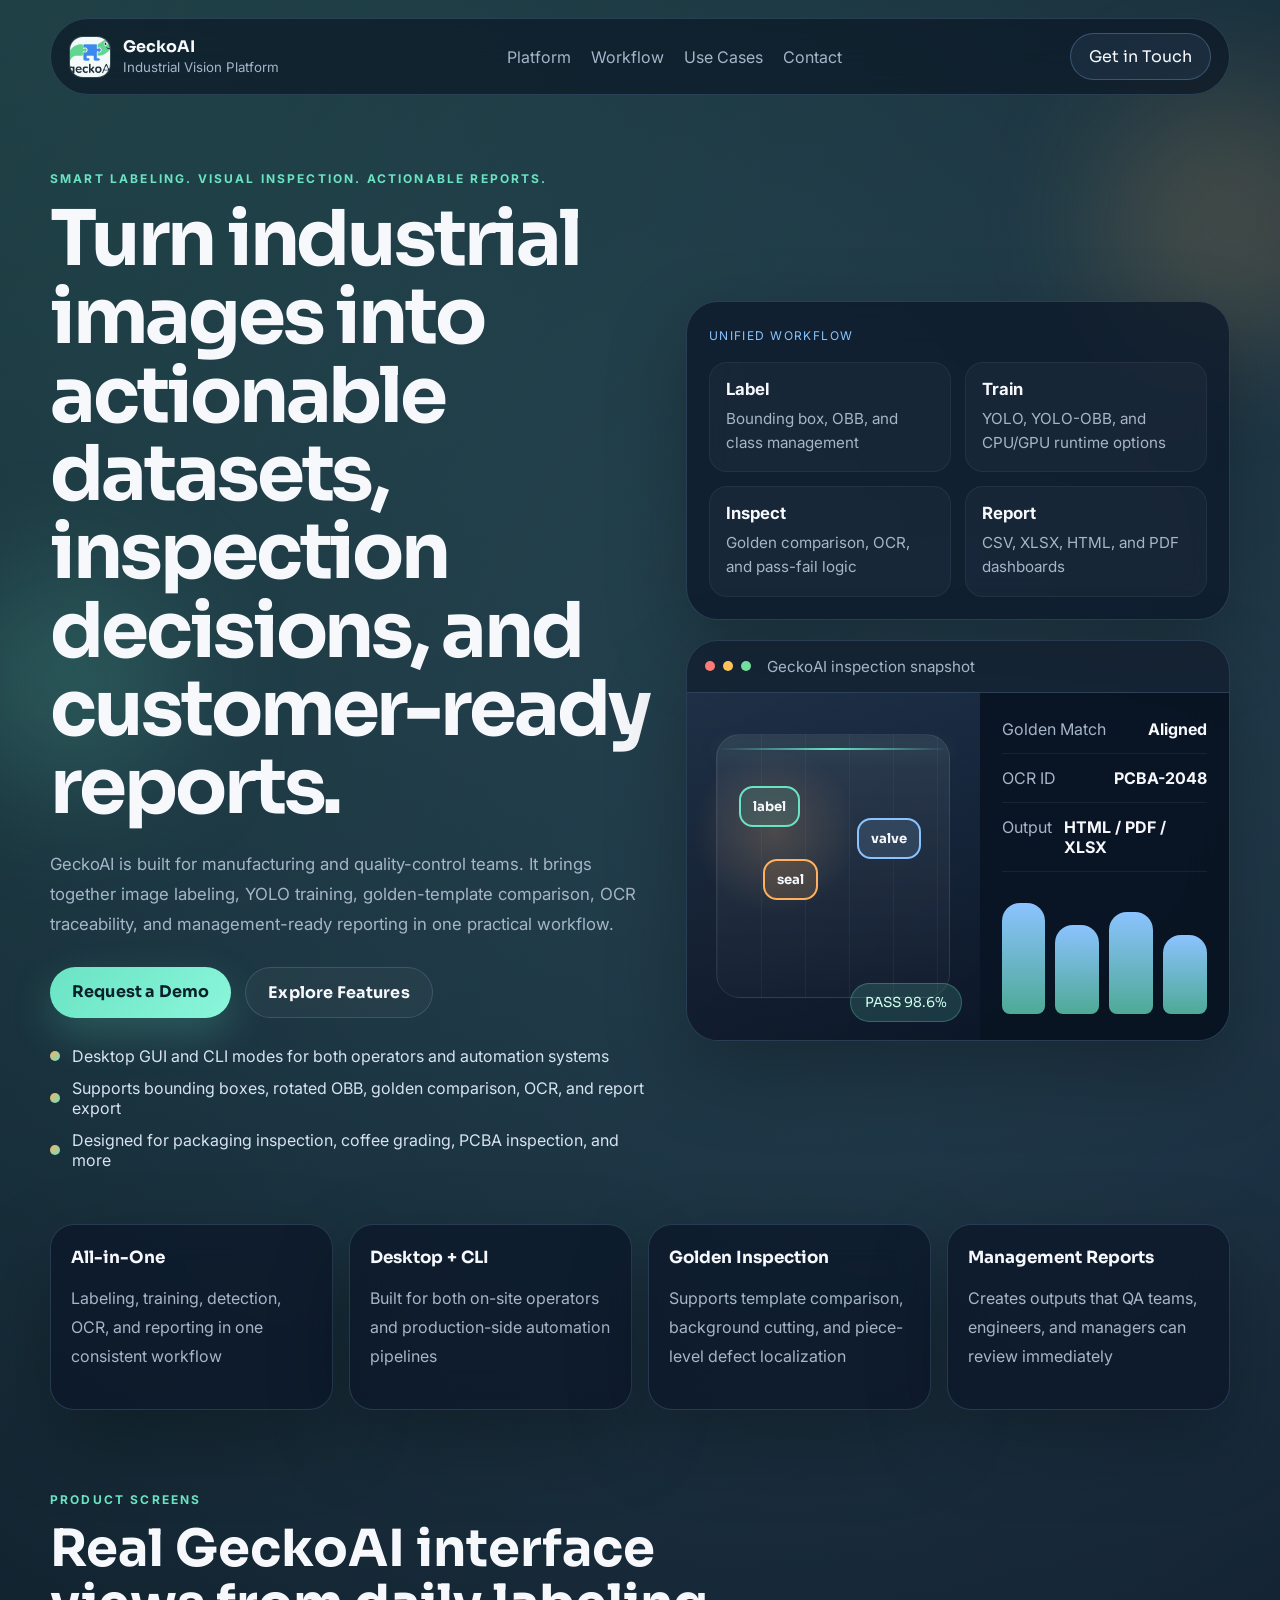
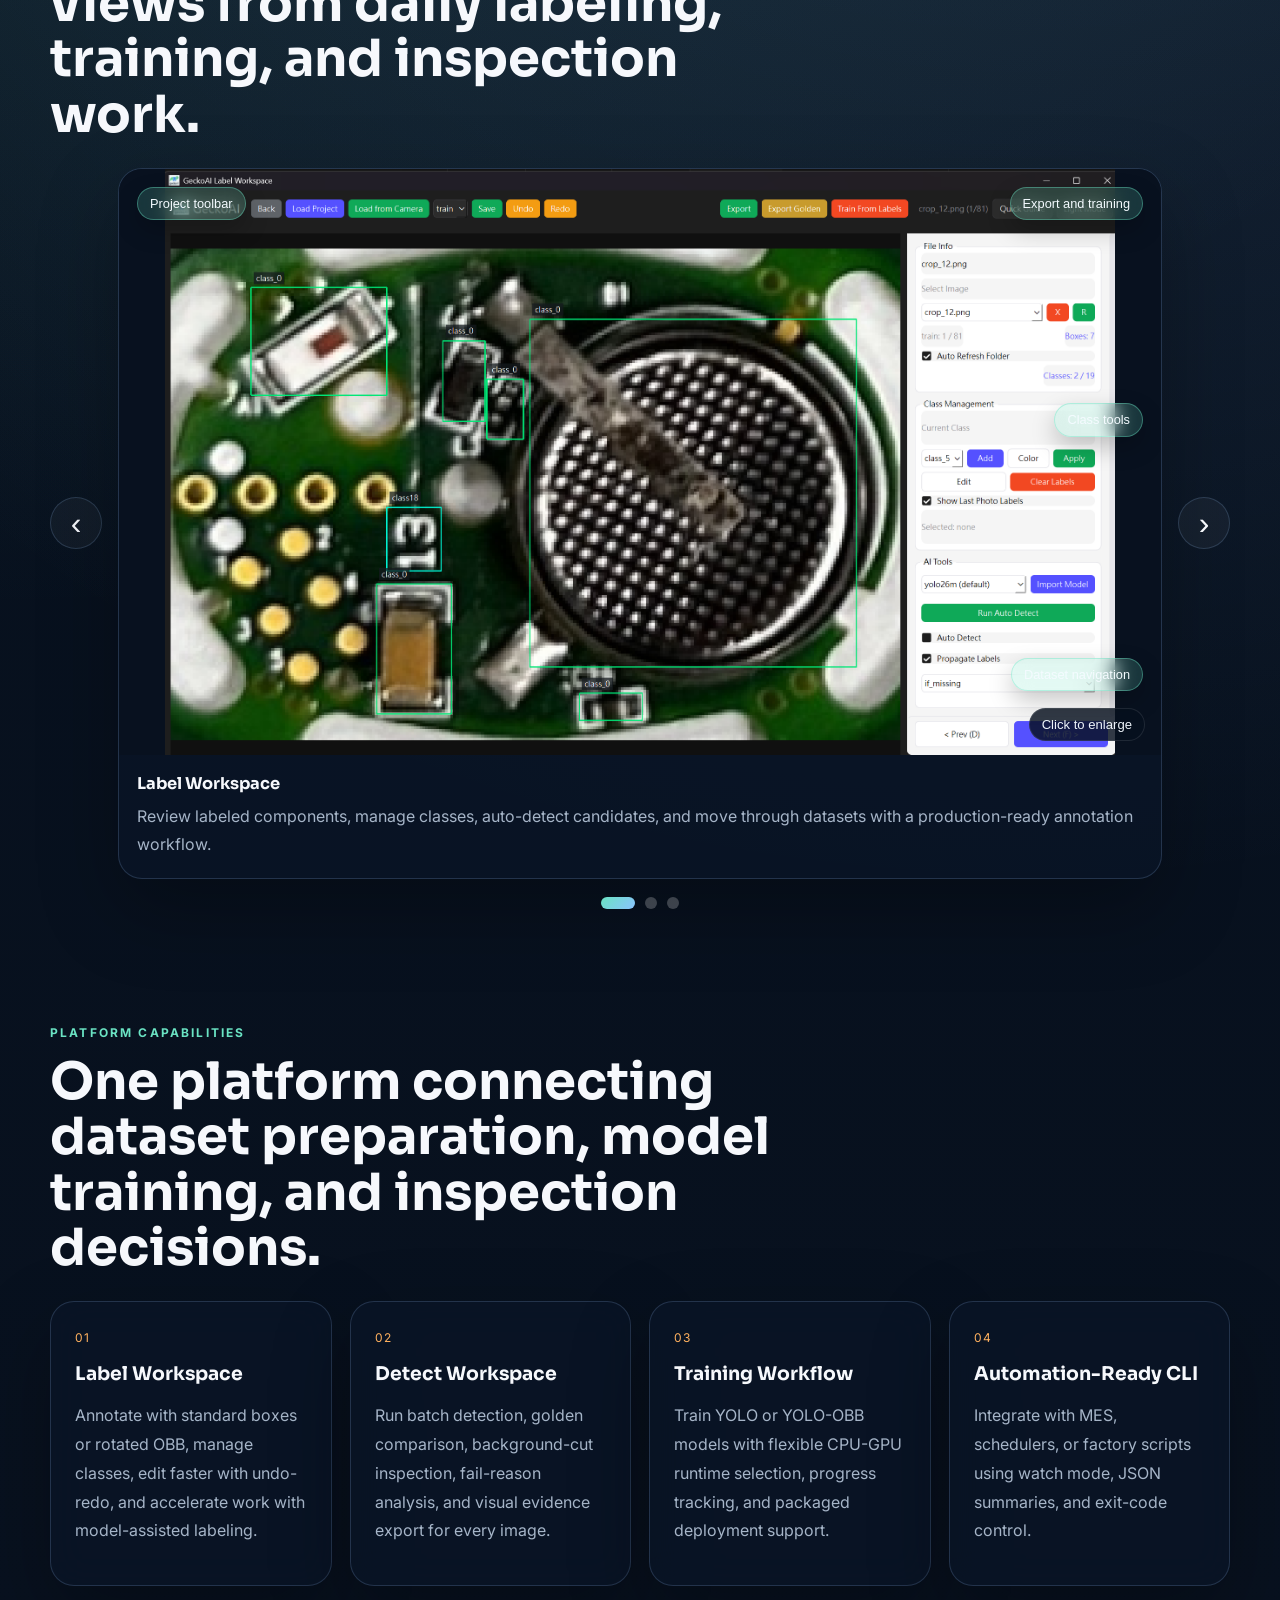
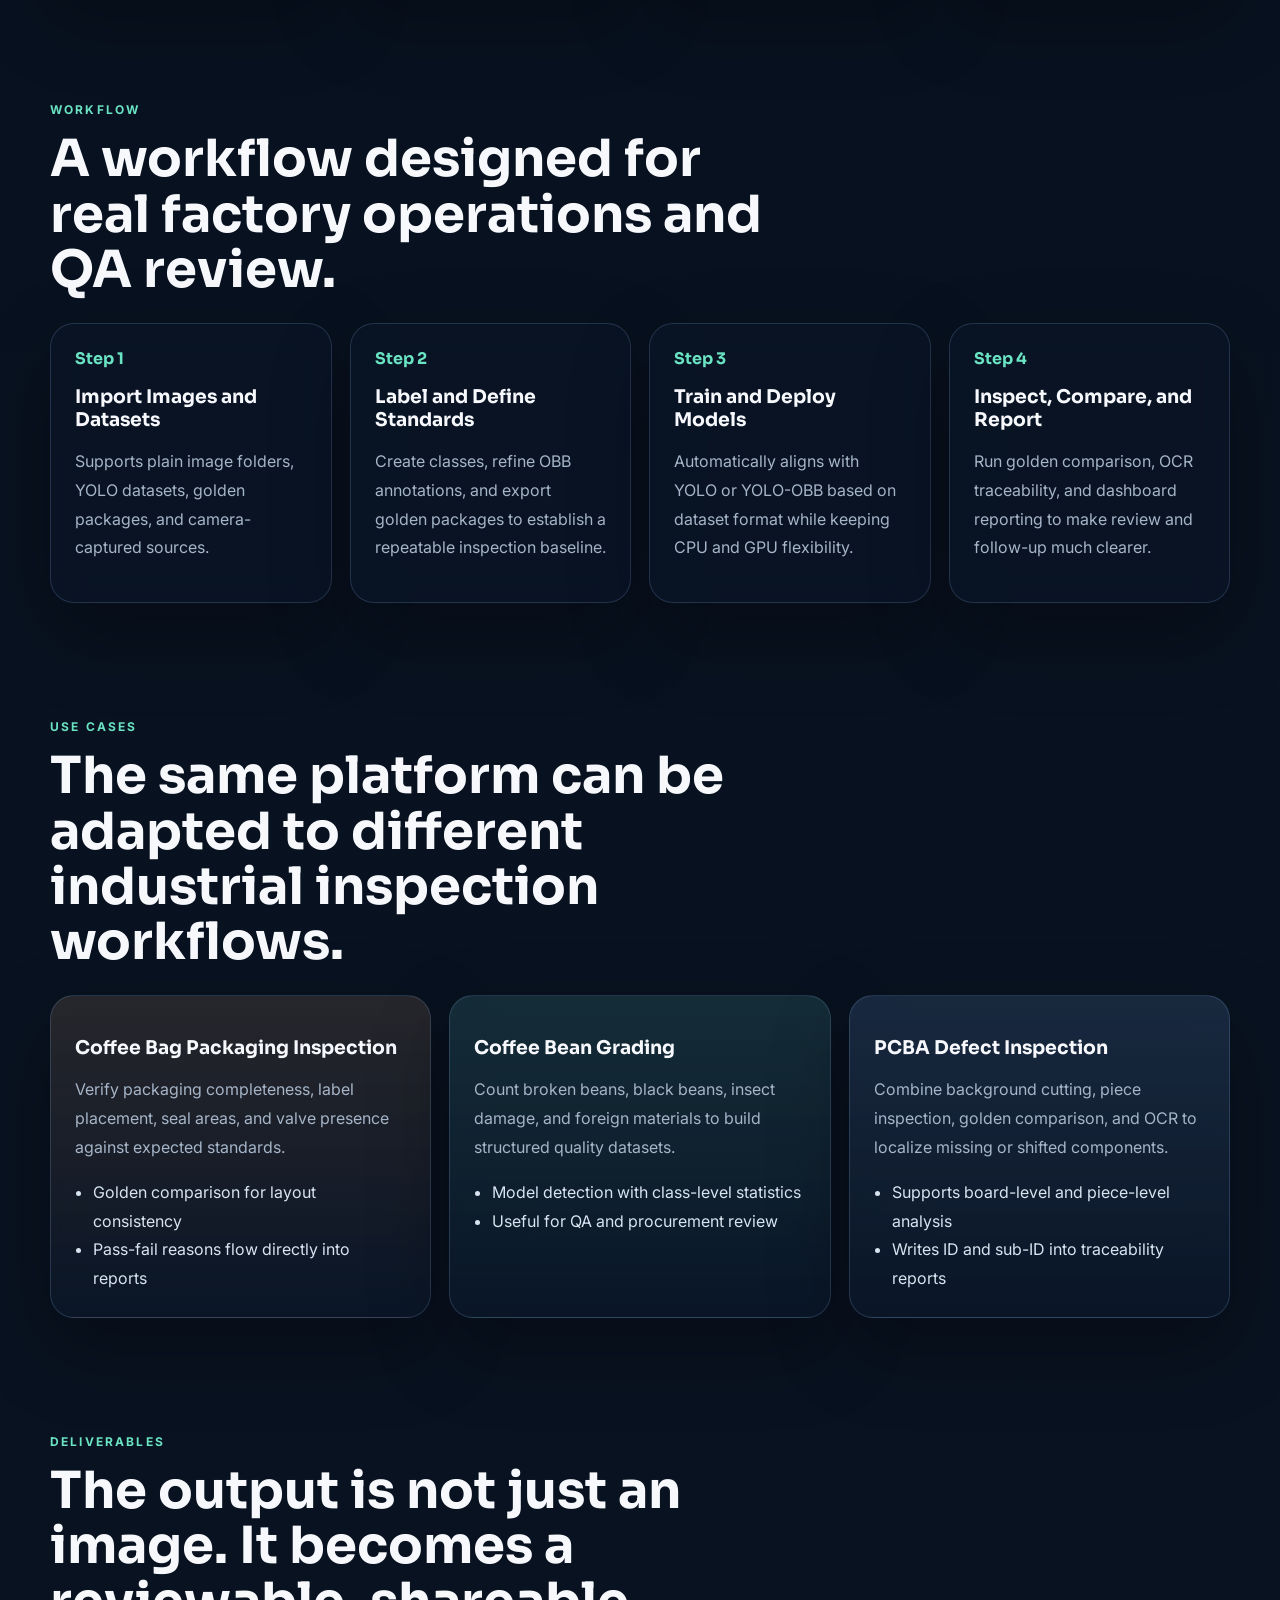
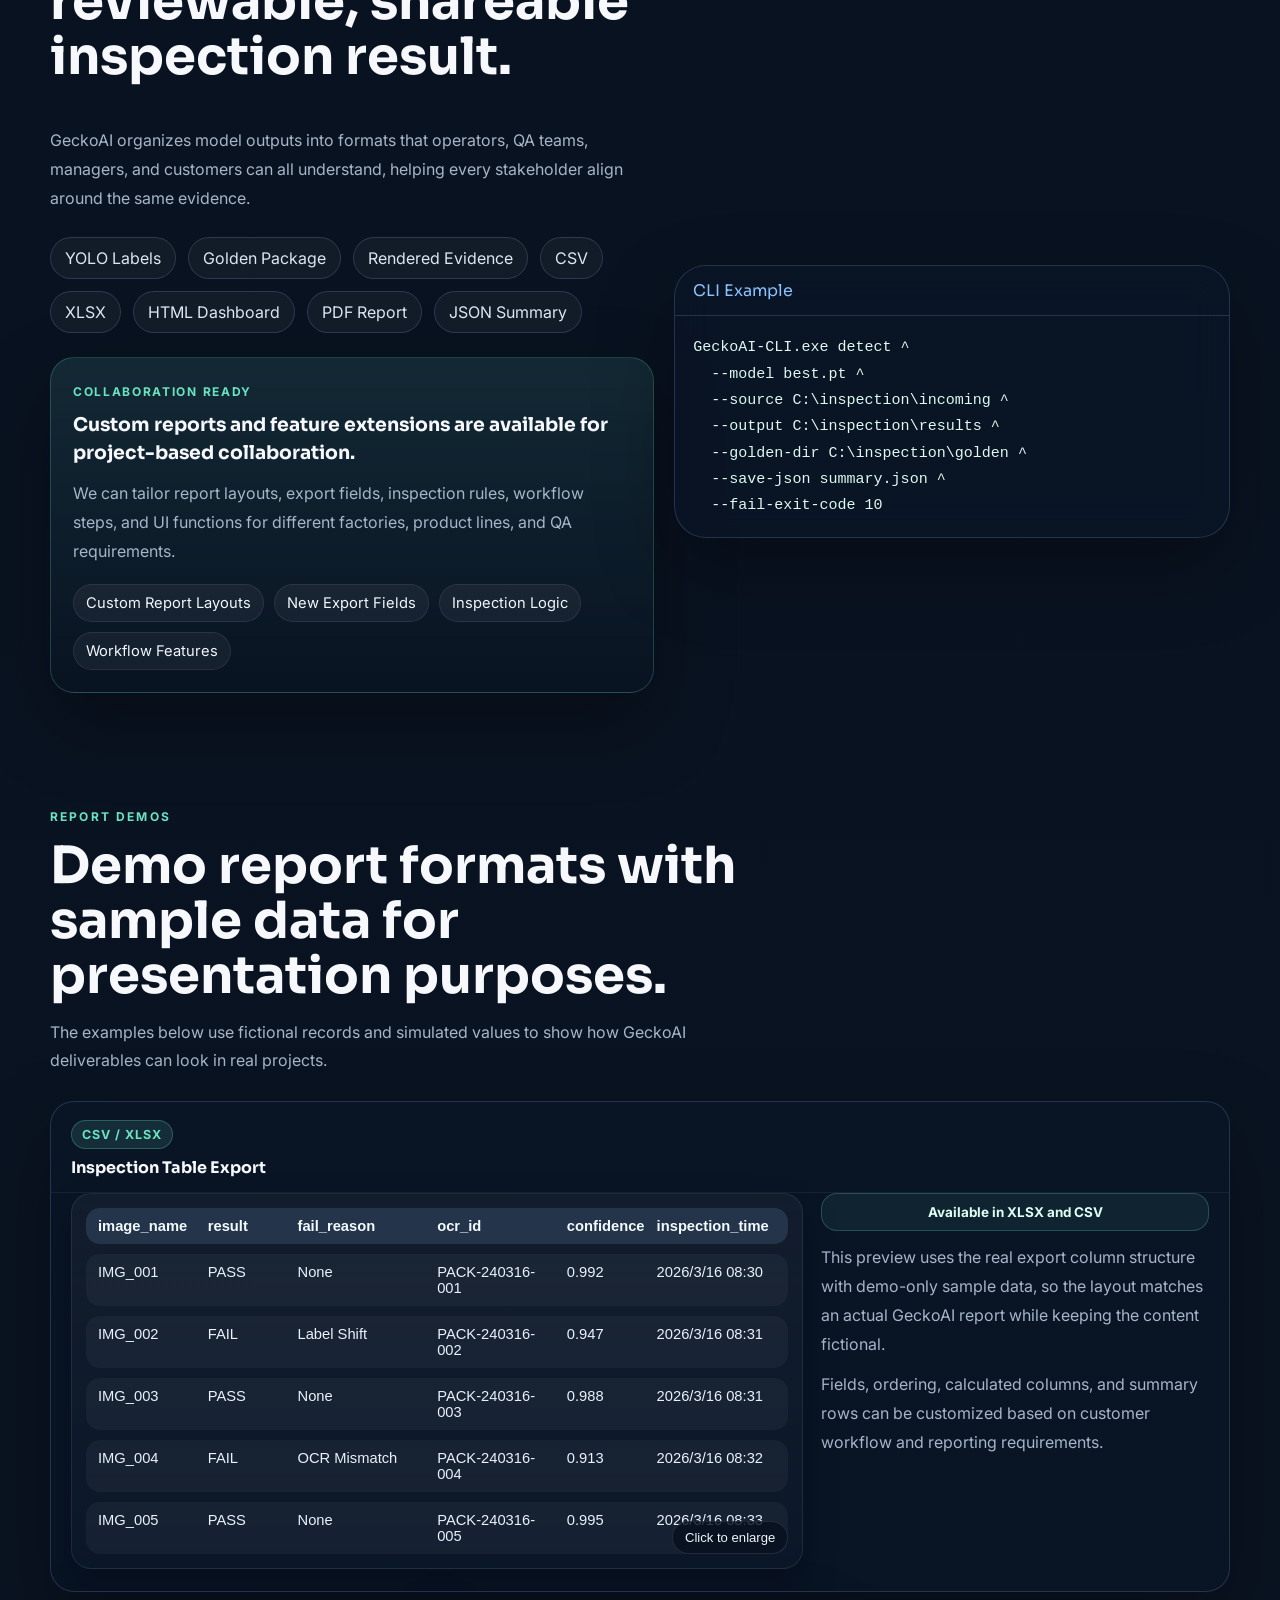
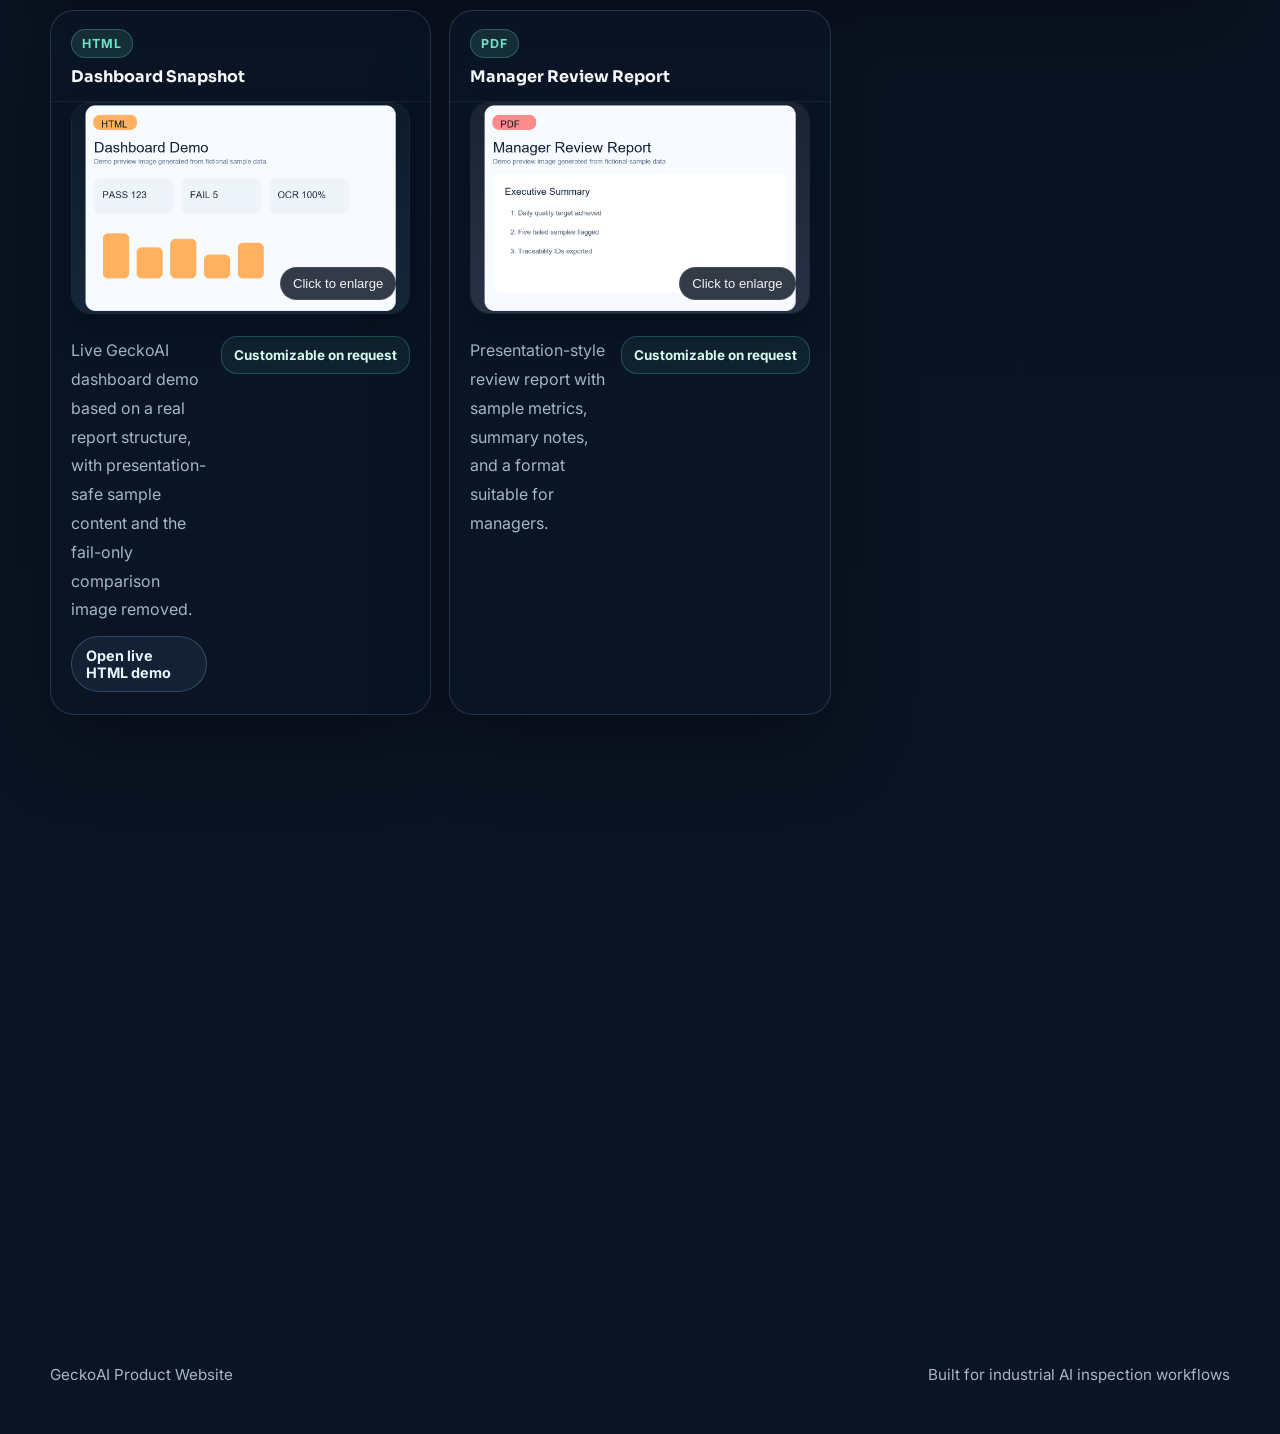
==== commit 5778c9d0: "Add live HTML dashboard demo to website" ====
--- a/index.html
+++ b/index.html
@@ -426,7 +426,10 @@
               <span class="report-preview-zoom">Click to enlarge</span>
             </button>
             <div class="report-demo-meta">
-              <p>Standalone demo dashboard page with fictional KPIs, chart blocks, and a sample inspection table.</p>
+              <div class="report-demo-copy">
+                <p>Live GeckoAI dashboard demo based on a real report structure, with presentation-safe sample content and the fail-only comparison image removed.</p>
+                <a class="report-demo-link" href="demo-reports/detect_results_20260315_003625_dashboard.html" target="_blank" rel="noreferrer">Open live HTML demo</a>
+              </div>
               <span class="report-custom-note">Customizable on request</span>
             </div>
           </article>
--- a/styles.css
+++ b/styles.css
@@ -727,6 +727,28 @@
   color: var(--muted);
   line-height: 1.8;
 }
+.report-demo-copy {
+  display: grid;
+  gap: 12px;
+}
+.report-demo-link {
+  display: inline-flex;
+  width: fit-content;
+  align-items: center;
+  justify-content: center;
+  padding: 10px 14px;
+  border-radius: 999px;
+  border: 1px solid rgba(139, 195, 255, 0.24);
+  background: rgba(139, 195, 255, 0.08);
+  color: #e8f4ff;
+  text-decoration: none;
+  font-size: 0.9rem;
+  font-weight: 700;
+}
+.report-demo-link:hover {
+  background: rgba(139, 195, 255, 0.14);
+  border-color: rgba(139, 195, 255, 0.34);
+}
 .report-custom-note {
   display: inline-flex;
   align-items: center;
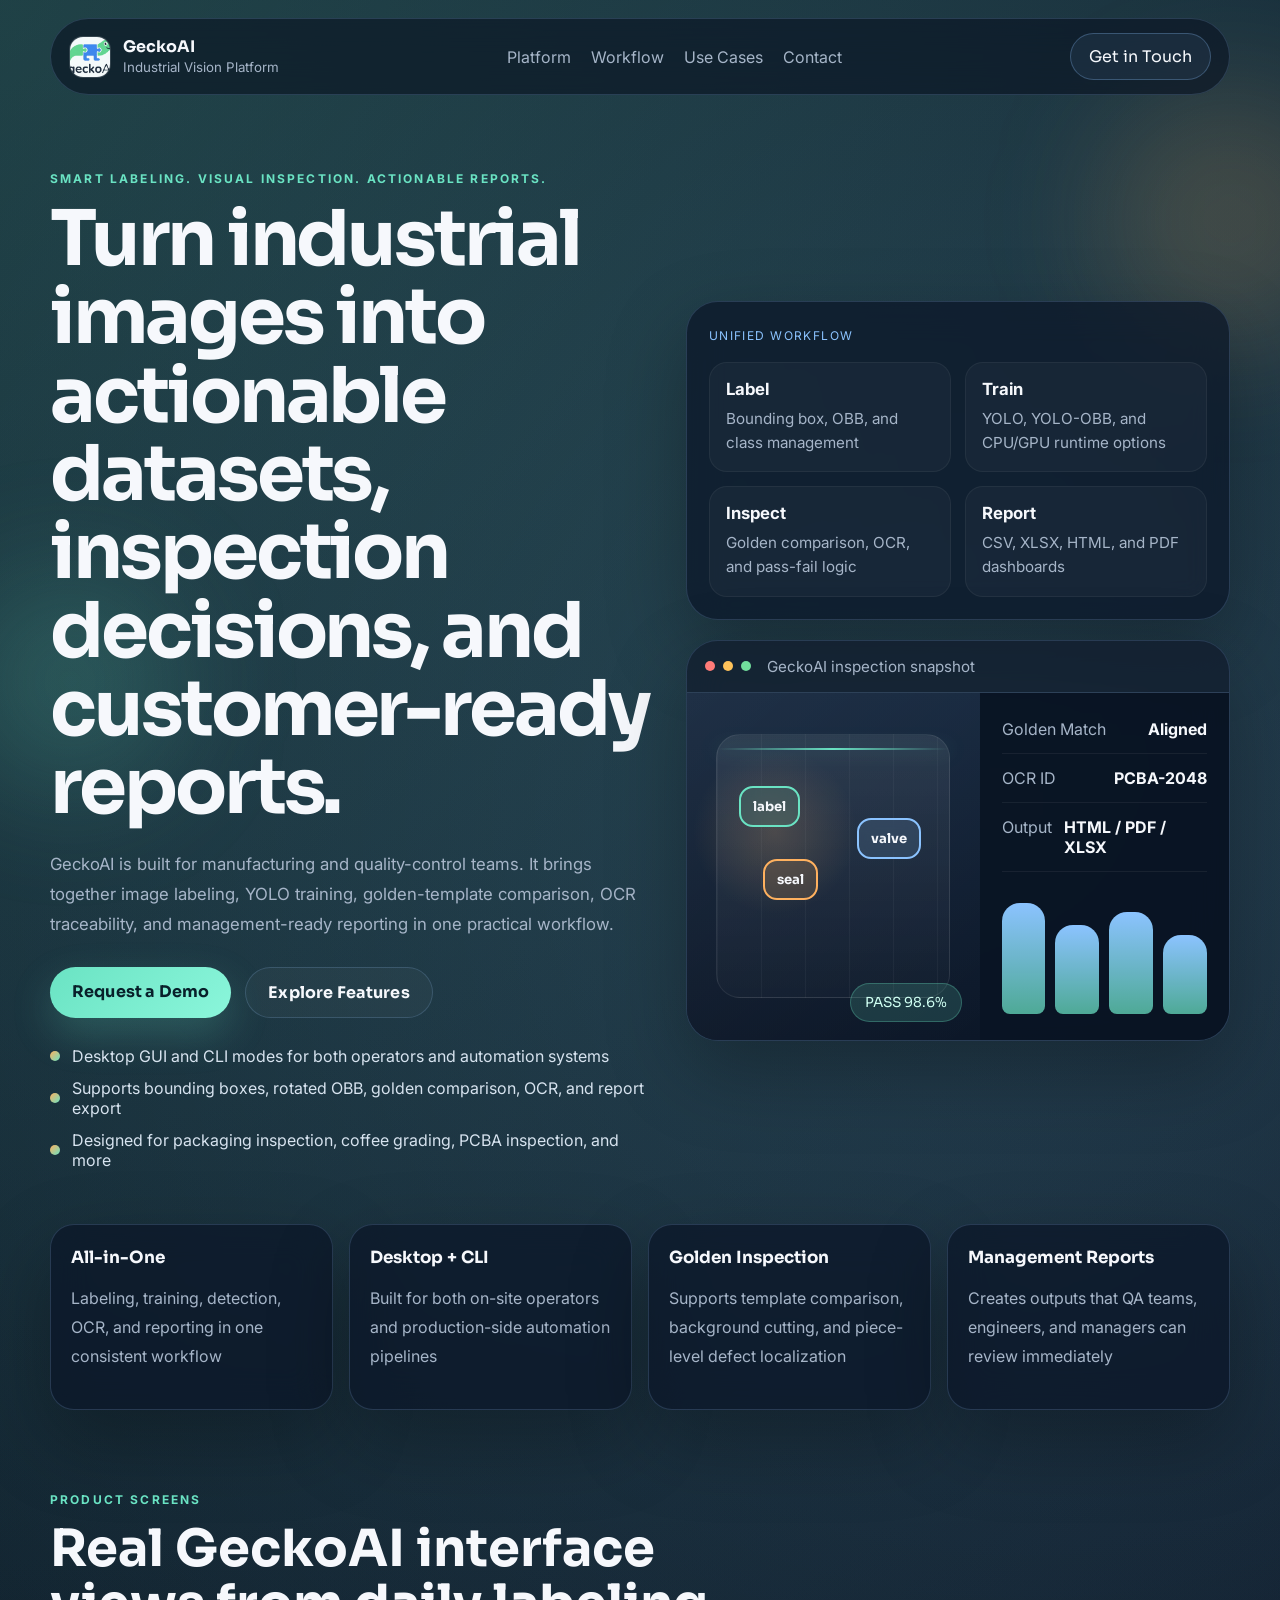
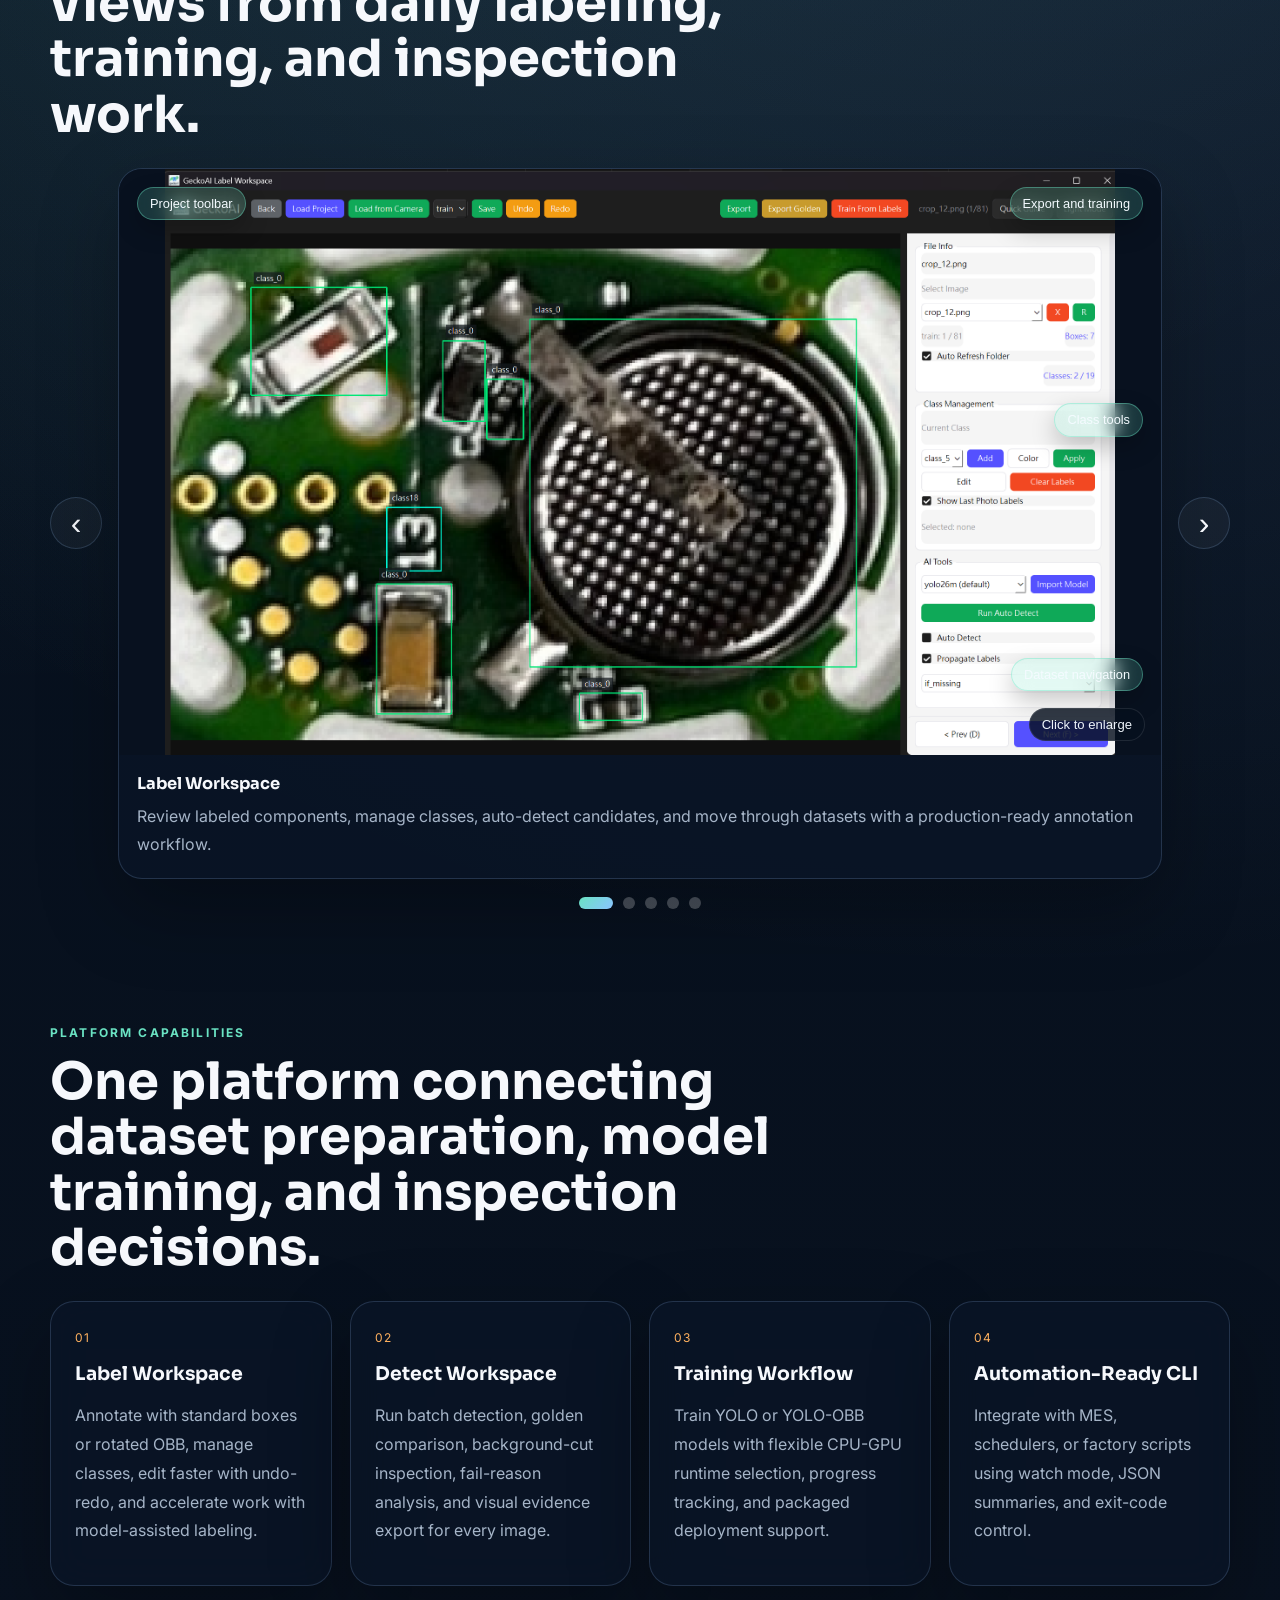
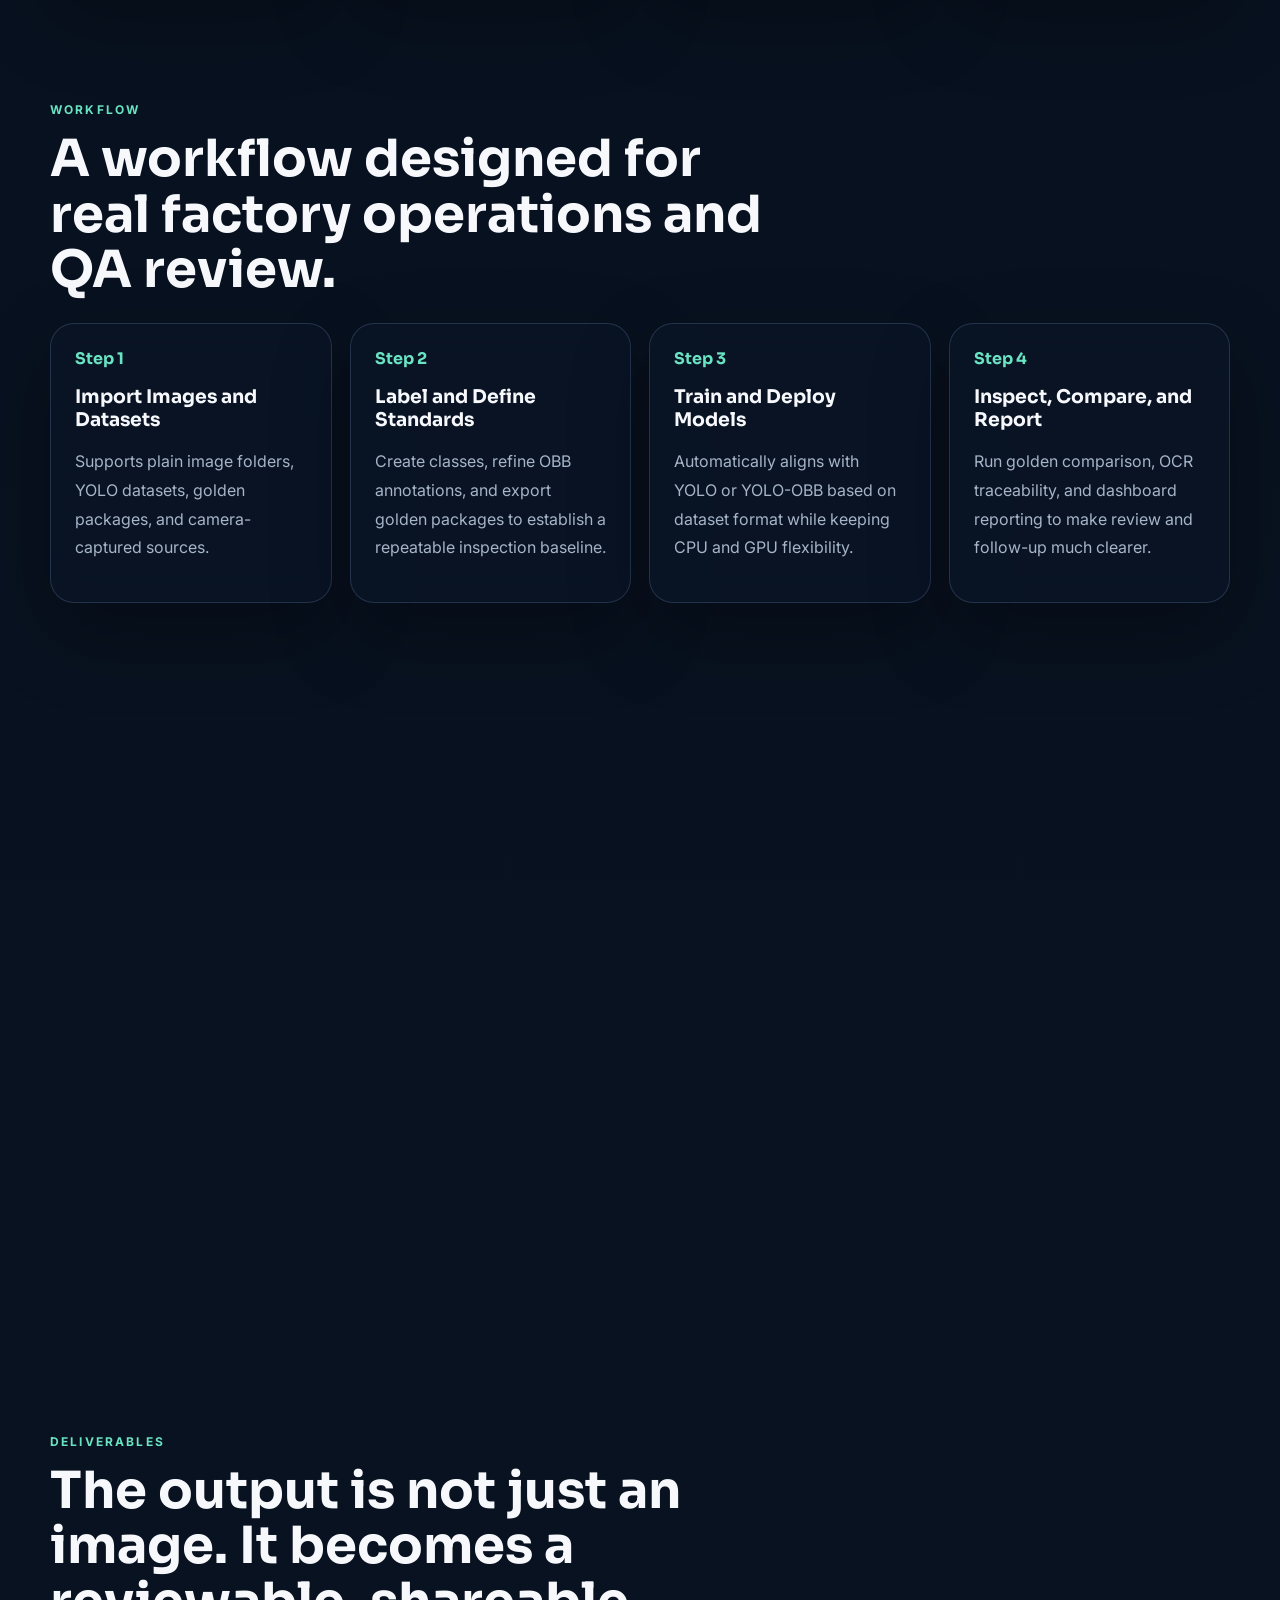
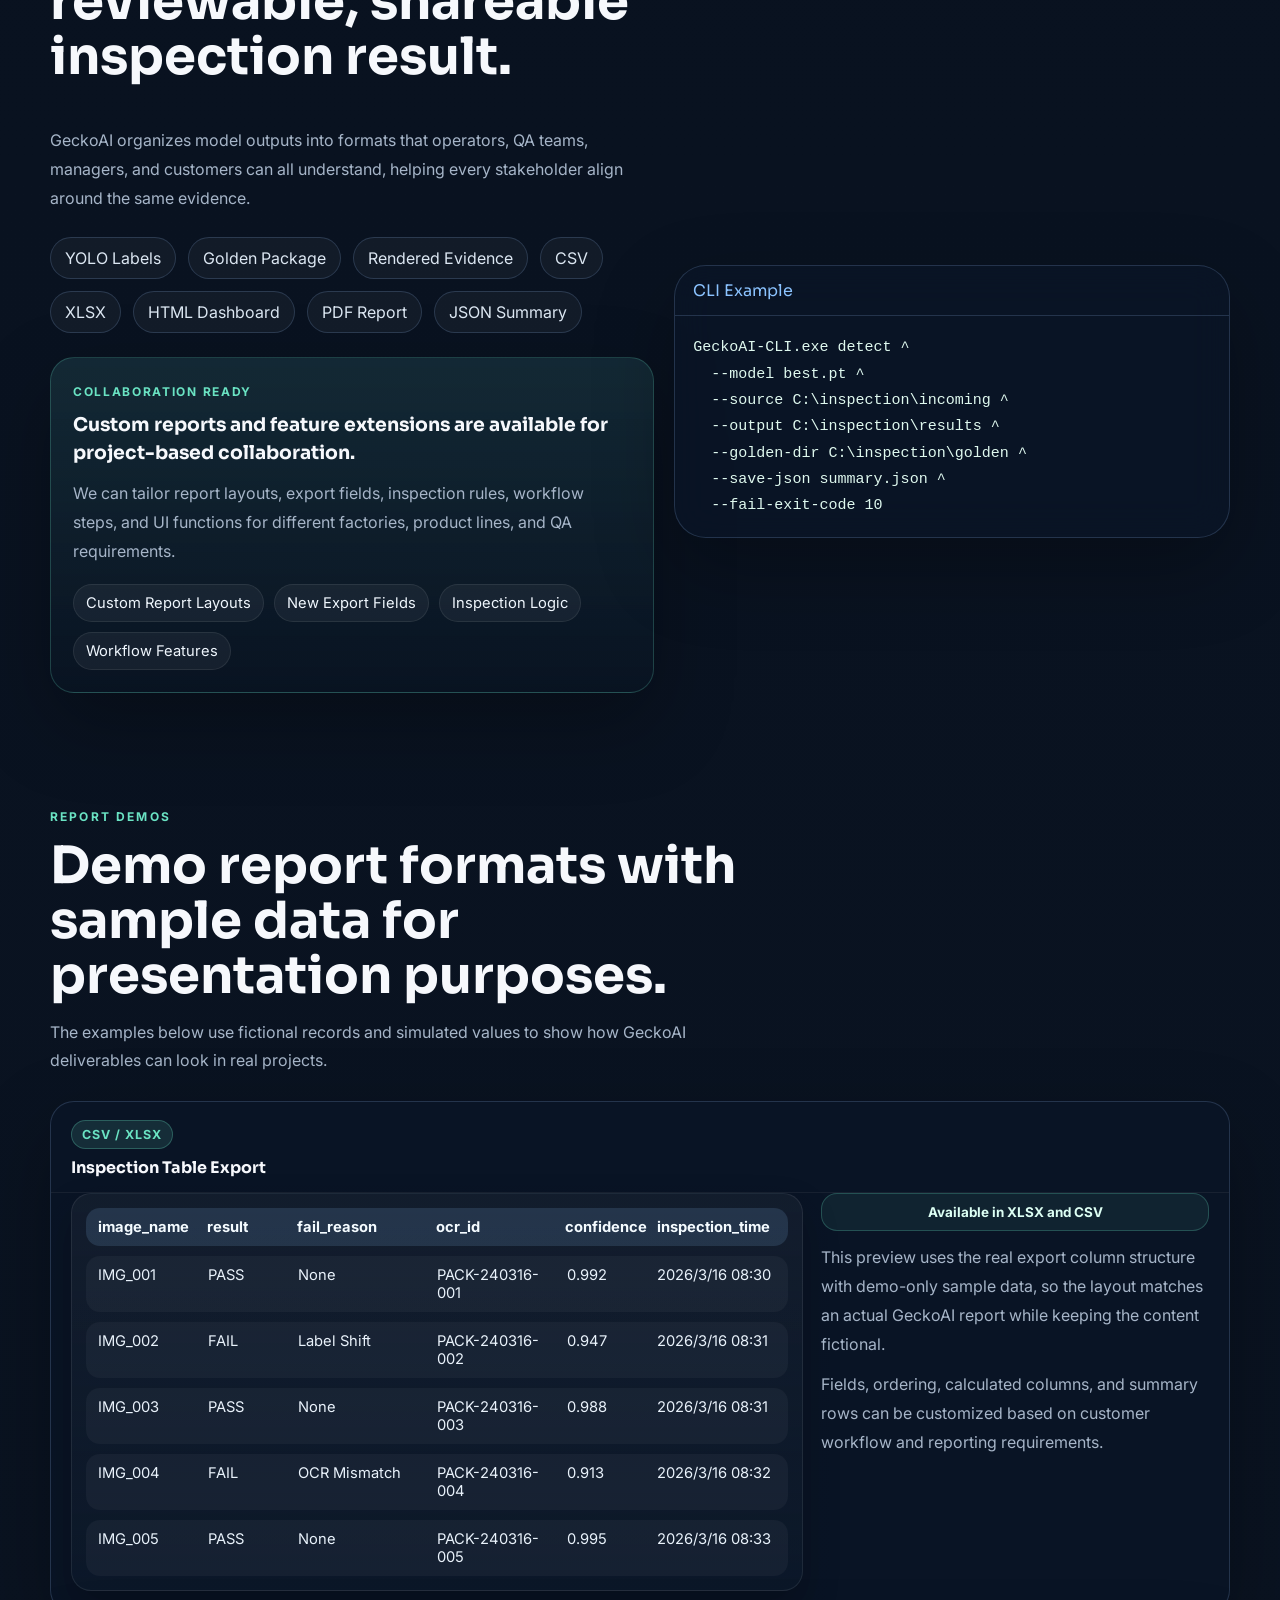
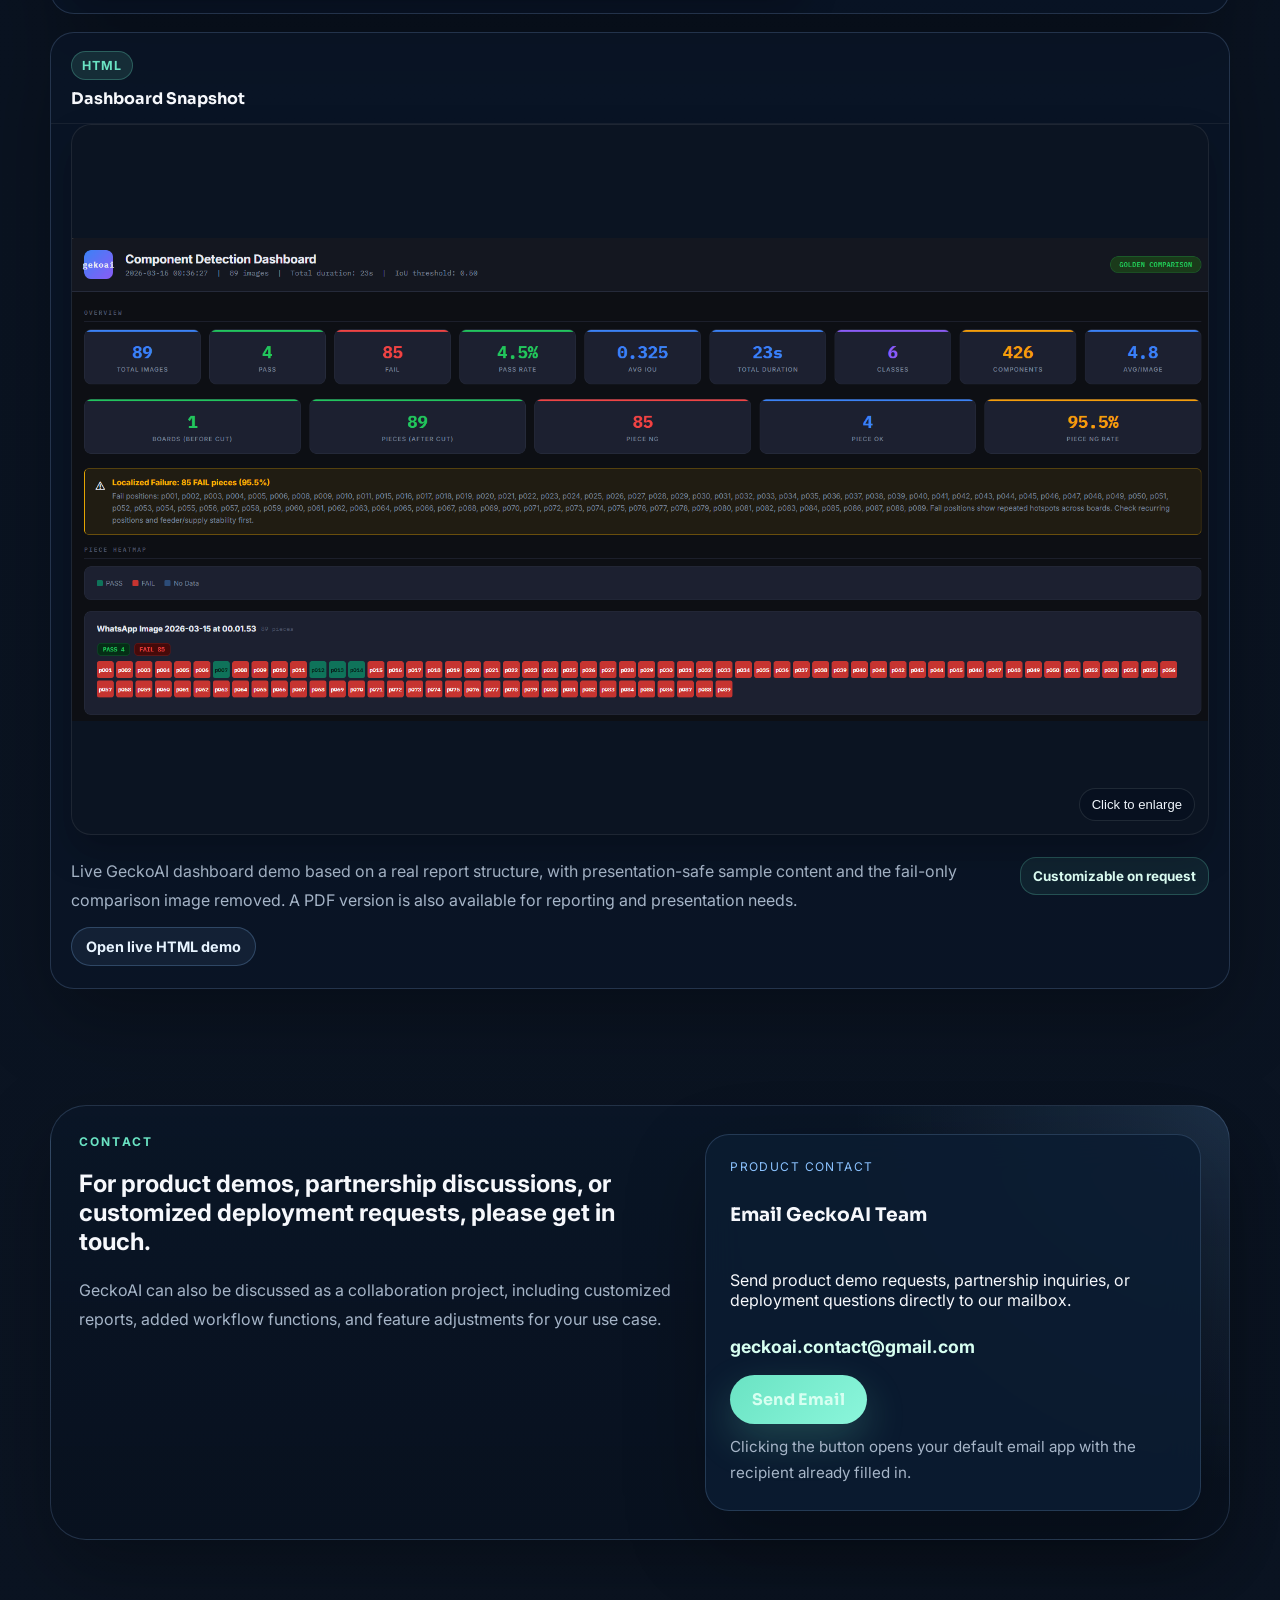
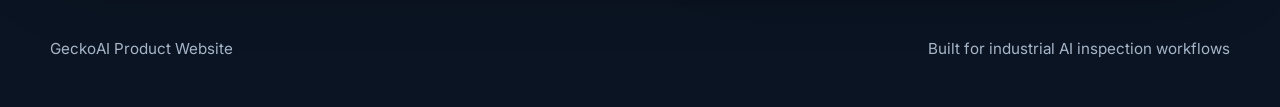
==== commit 1d8b4375: "Refine report demos and add process showcases" ====
--- a/index.html
+++ b/index.html
@@ -193,6 +193,32 @@
                 <p>Configure output paths, model weights, epochs, image size, and device settings inside a clean step-by-step training workflow.</p>
               </div>
             </article>
+            <article class="shot-card" data-slide>
+              <button class="shot-image-button" type="button" data-lightbox-trigger data-lightbox-src="demo-reports/demobeforecut.jpeg" data-lightbox-title="Background Cut Result">
+                <img src="demo-reports/demobeforecut.jpeg" alt="GeckoAI background cut source image" />
+                <span class="shot-zoom">Click to enlarge</span>
+                <span class="shot-tag top-left">Background removed</span>
+                <span class="shot-tag top-right">Golden board output</span>
+                <span class="shot-tag bottom-center">Ready for comparison workflow</span>
+              </button>
+              <div class="shot-copy">
+                <strong>Background Cut</strong>
+                <p>Extract the product region from a noisy image background so downstream golden comparison and defect inspection stay focused on the true board area.</p>
+              </div>
+            </article>
+            <article class="shot-card" data-slide>
+              <button class="shot-image-button" type="button" data-lightbox-trigger data-lightbox-src="assets/template-cut-piece.png" data-lightbox-title="Template Cut Result">
+                <img src="assets/template-cut-piece.png" alt="GeckoAI template cut piece result" />
+                <span class="shot-zoom">Click to enlarge</span>
+                <span class="shot-tag top-left">Template piece</span>
+                <span class="shot-tag top-right">Golden reference crop</span>
+                <span class="shot-tag bottom-center">Used for piece-level matching</span>
+              </button>
+              <div class="shot-copy">
+                <strong>Template Cut</strong>
+                <p>Generate reusable golden-template pieces for component-level matching, alignment checks, and localized inspection logic in repeatable QA flows.</p>
+              </div>
+            </article>
           </div>
           <button class="carousel-arrow next" type="button" aria-label="Next screenshot" data-carousel-next>
             &#8250;
@@ -202,6 +228,8 @@
           <button class="is-active" type="button" aria-label="Go to screenshot 1" data-carousel-dot></button>
           <button type="button" aria-label="Go to screenshot 2" data-carousel-dot></button>
           <button type="button" aria-label="Go to screenshot 3" data-carousel-dot></button>
+          <button type="button" aria-label="Go to screenshot 4" data-carousel-dot></button>
+          <button type="button" aria-label="Go to screenshot 5" data-carousel-dot></button>
         </div>
       </section>
 
@@ -358,7 +386,7 @@
               <strong>Inspection Table Export</strong>
             </div>
             <div class="report-table-layout">
-              <button class="report-preview-button report-table-preview report-table-preview-wide" type="button" data-lightbox-trigger data-lightbox-src="assets/report-preview-csv.png" data-lightbox-title="Inspection Table Export Preview">
+              <div class="report-table-preview report-table-preview-wide report-table-preview-static">
                 <div class="report-table-grid report-table-header report-six-col">
                   <span>image_name</span>
                   <span>result</span>
@@ -407,8 +435,7 @@
                   <span>0.995</span>
                   <span>2026/3/16 08:33</span>
                 </div>
-                <span class="report-preview-zoom">Click to enlarge</span>
-              </button>
+              </div>
               <div class="report-format-note">
                 <span class="report-custom-note">Available in XLSX and CSV</span>
                 <p>This preview uses the real export column structure with demo-only sample data, so the layout matches an actual GeckoAI report while keeping the content fictional.</p>
@@ -416,34 +443,20 @@
               </div>
             </div>
           </article>
-          <article class="report-demo-card">
+          <article class="report-demo-card report-demo-card-wide">
             <div class="report-demo-head">
               <span class="report-demo-type">HTML</span>
               <strong>Dashboard Snapshot</strong>
             </div>
-            <button class="report-preview-button report-image-preview" type="button" data-lightbox-trigger data-lightbox-src="assets/report-preview-html.png" data-lightbox-title="HTML Demo Preview">
-              <img src="assets/report-preview-html.png" alt="HTML demo file preview" />
+            <button class="report-preview-button report-image-preview report-image-preview-contain" type="button" data-lightbox-trigger data-lightbox-src="demo-reports/html_screenshot.png" data-lightbox-title="HTML Demo Preview">
+              <img src="demo-reports/html_screenshot.png" alt="HTML demo file preview" />
               <span class="report-preview-zoom">Click to enlarge</span>
             </button>
             <div class="report-demo-meta">
               <div class="report-demo-copy">
-                <p>Live GeckoAI dashboard demo based on a real report structure, with presentation-safe sample content and the fail-only comparison image removed.</p>
+                <p>Live GeckoAI dashboard demo based on a real report structure, with presentation-safe sample content and the fail-only comparison image removed. A PDF version is also available for reporting and presentation needs.</p>
                 <a class="report-demo-link" href="demo-reports/detect_results_20260315_003625_dashboard.html" target="_blank" rel="noreferrer">Open live HTML demo</a>
               </div>
-              <span class="report-custom-note">Customizable on request</span>
-            </div>
-          </article>
-          <article class="report-demo-card">
-            <div class="report-demo-head">
-              <span class="report-demo-type">PDF</span>
-              <strong>Manager Review Report</strong>
-            </div>
-            <button class="report-preview-button report-image-preview" type="button" data-lightbox-trigger data-lightbox-src="assets/report-preview-pdf.png" data-lightbox-title="PDF Demo Preview">
-              <img src="assets/report-preview-pdf.png" alt="PDF demo file preview" />
-              <span class="report-preview-zoom">Click to enlarge</span>
-            </button>
-            <div class="report-demo-meta">
-              <p>Presentation-style review report with sample metrics, summary notes, and a format suitable for managers.</p>
               <span class="report-custom-note">Customizable on request</span>
             </div>
           </article>
--- a/styles.css
+++ b/styles.css
@@ -662,6 +662,9 @@
   background: #0b1422;
   box-shadow: 0 18px 36px rgba(0, 0, 0, 0.22);
 }
+.report-image-preview-contain img {
+  object-fit: contain;
+}
 .report-table-preview {
   padding: 14px;
   border-radius: 20px;
@@ -679,6 +682,9 @@
 .report-table-preview-wide {
   margin: 0;
   width: 100%;
+}
+.report-table-preview-static {
+  margin: 0;
 }
 .report-table-grid {
   display: grid;
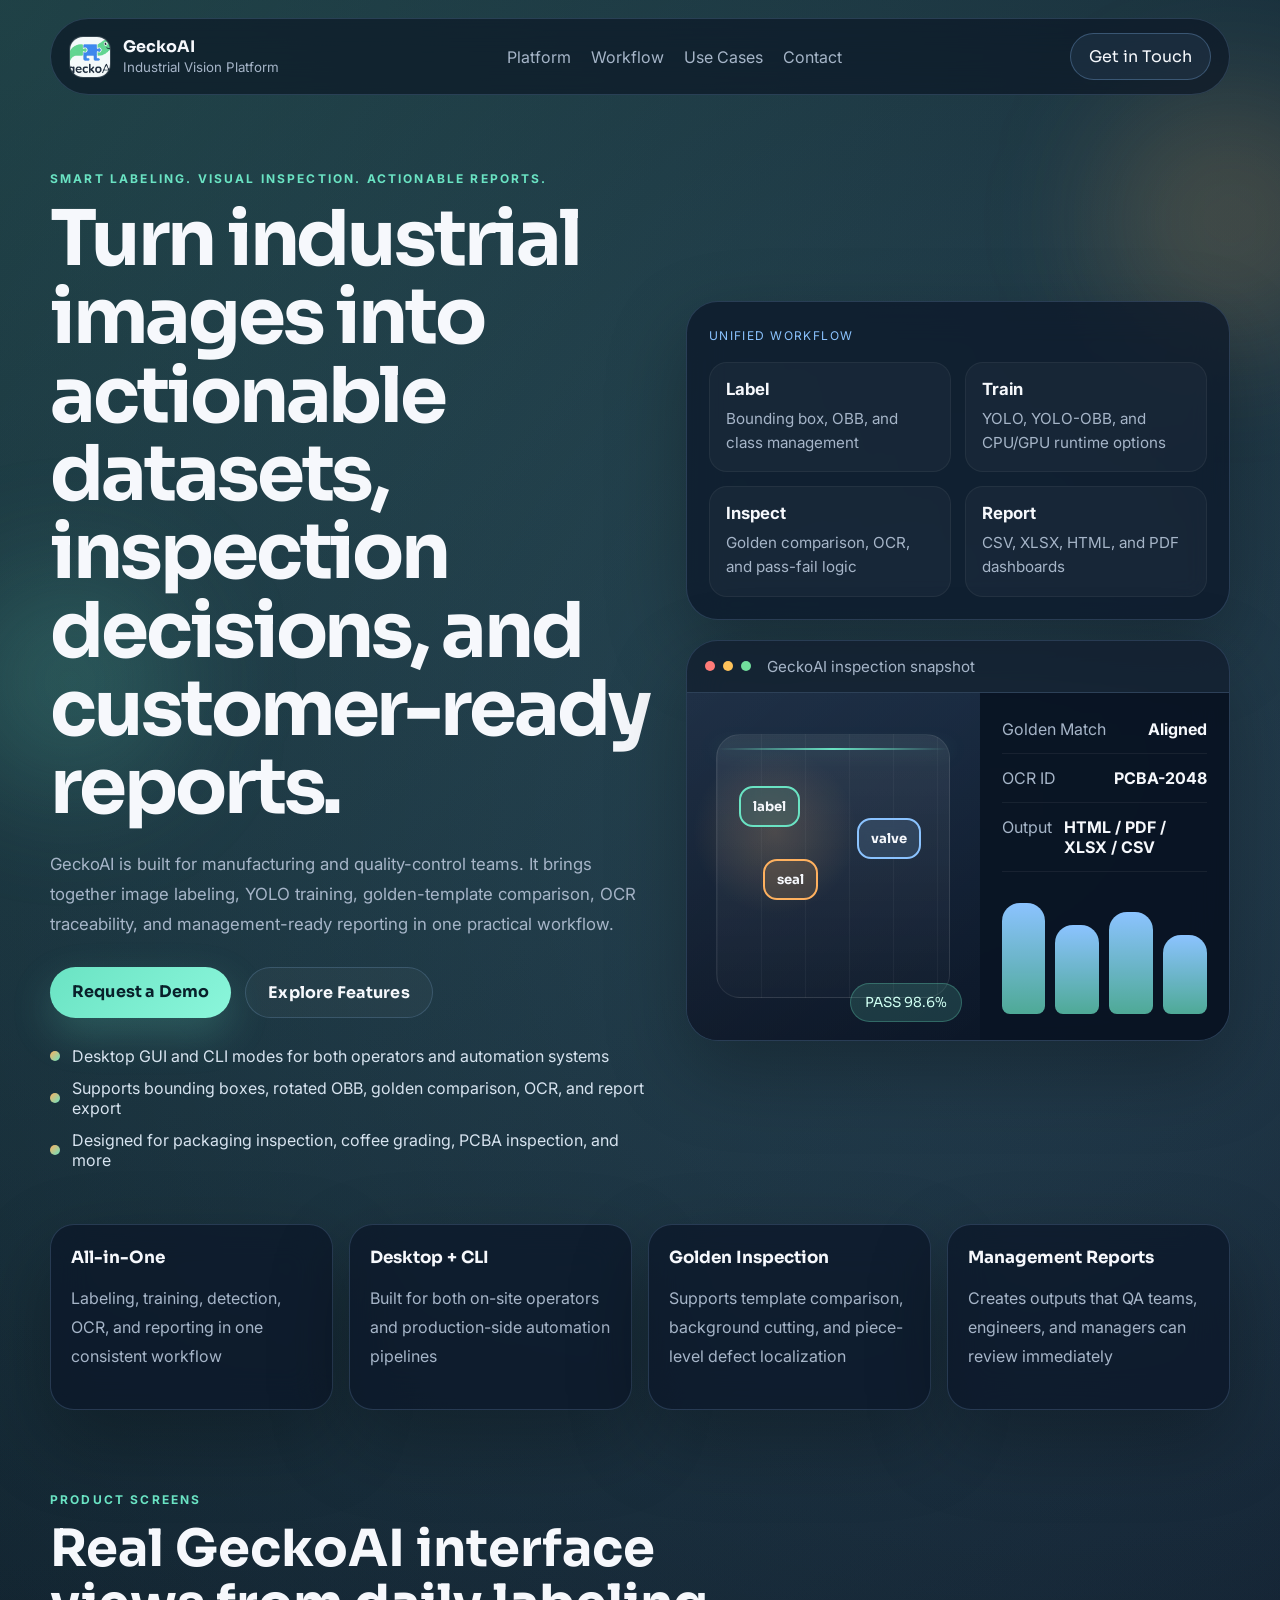
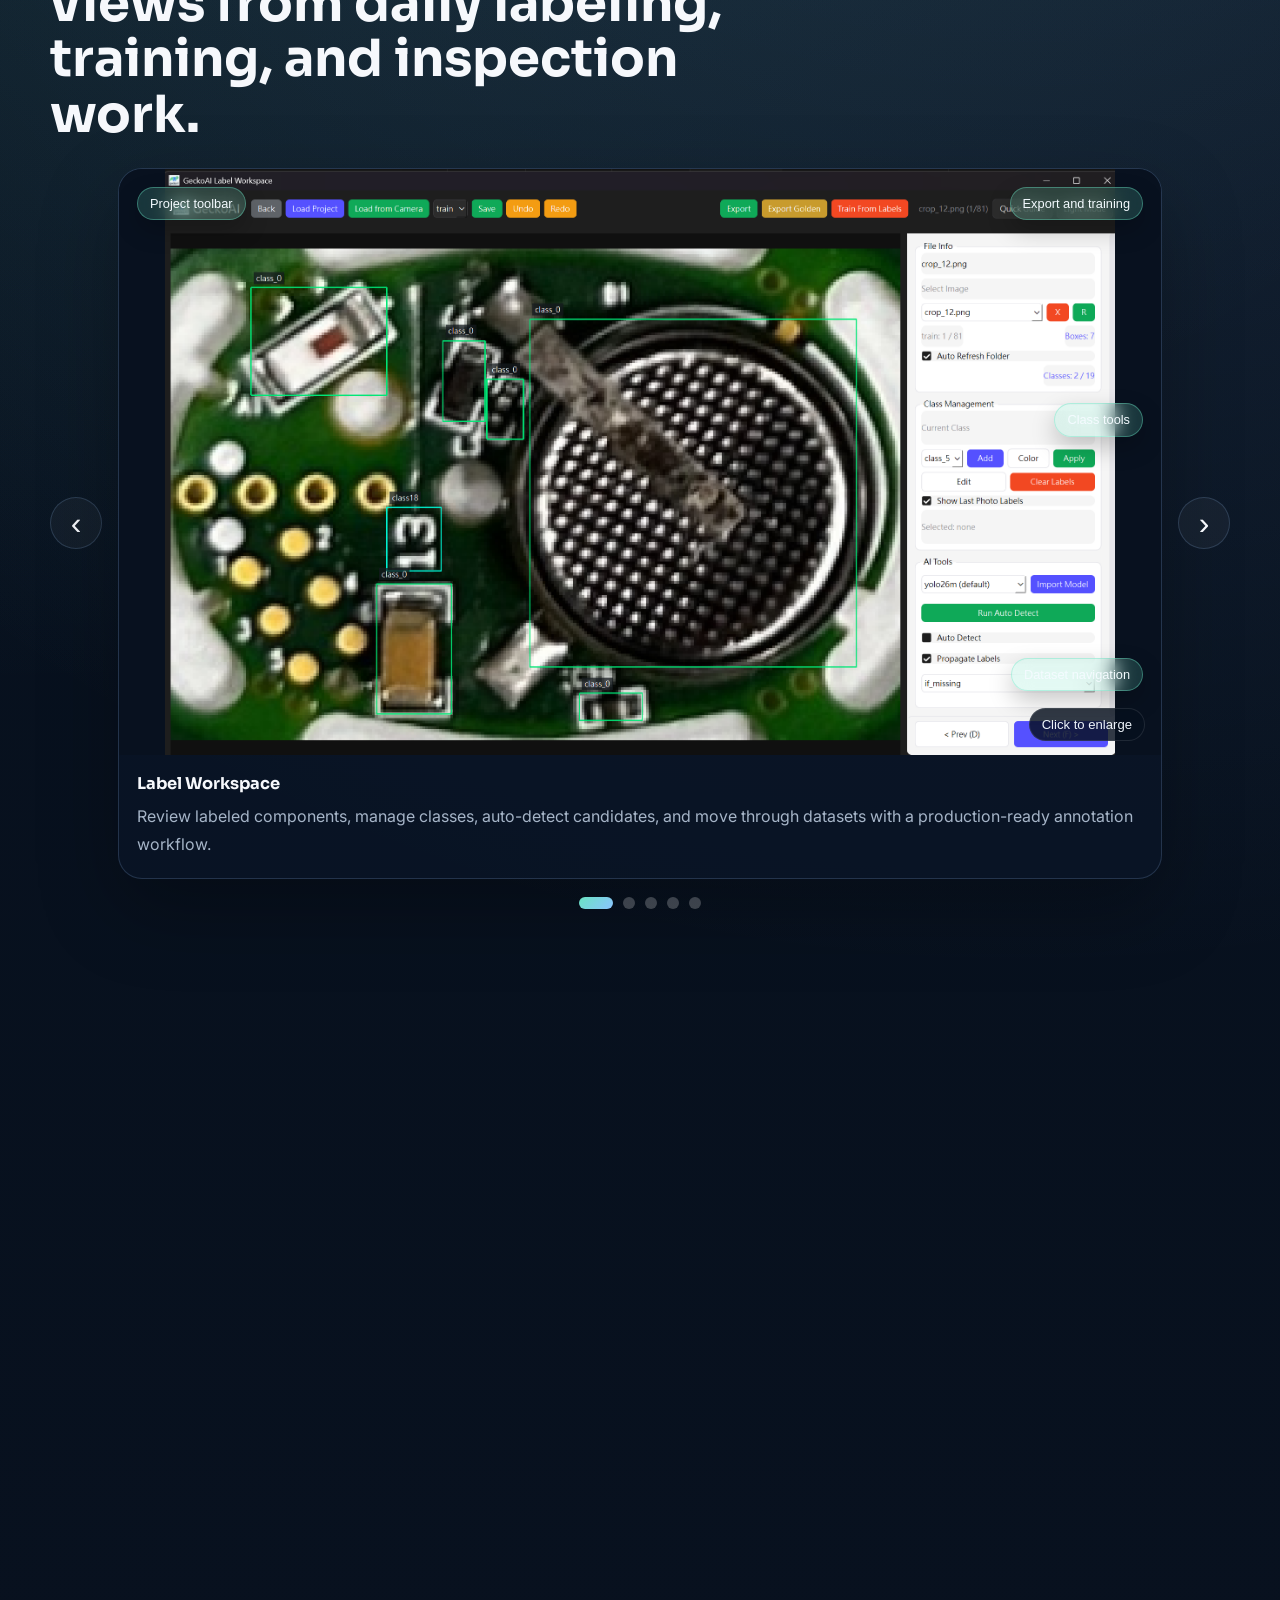
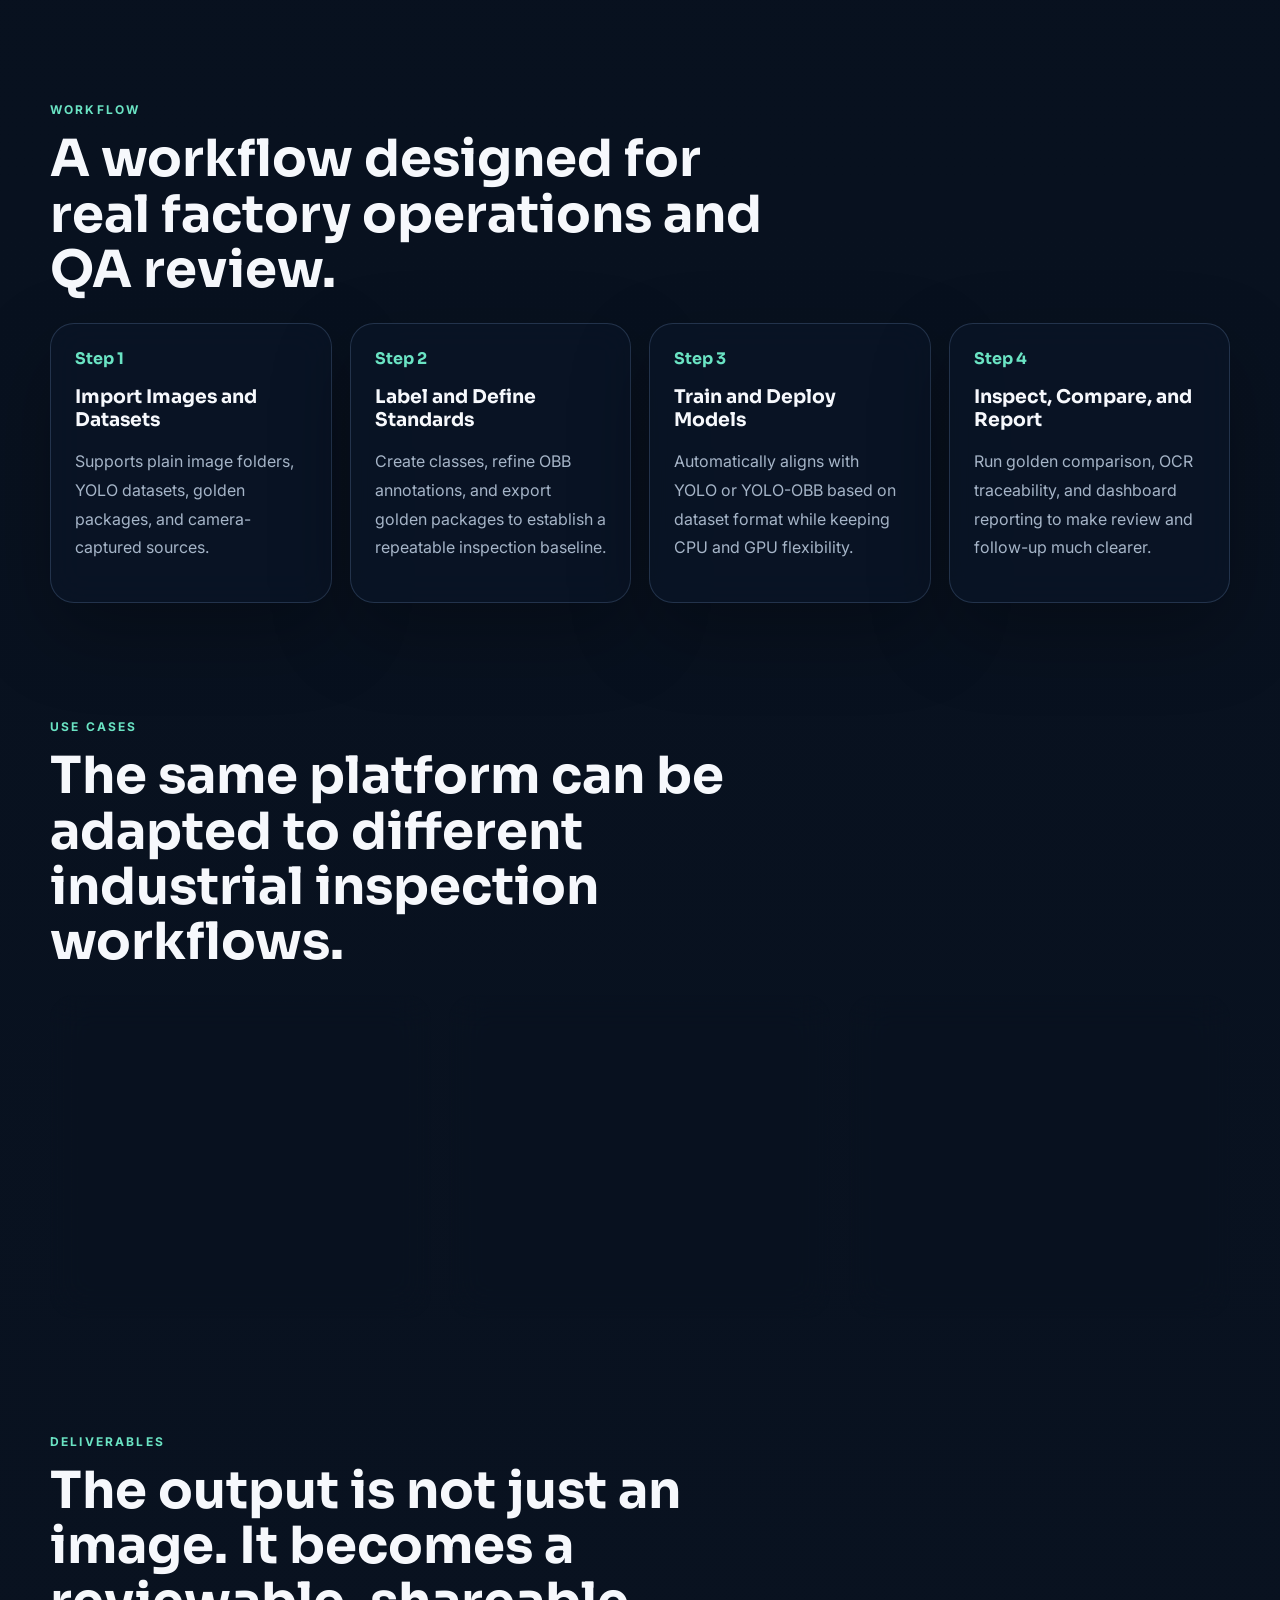
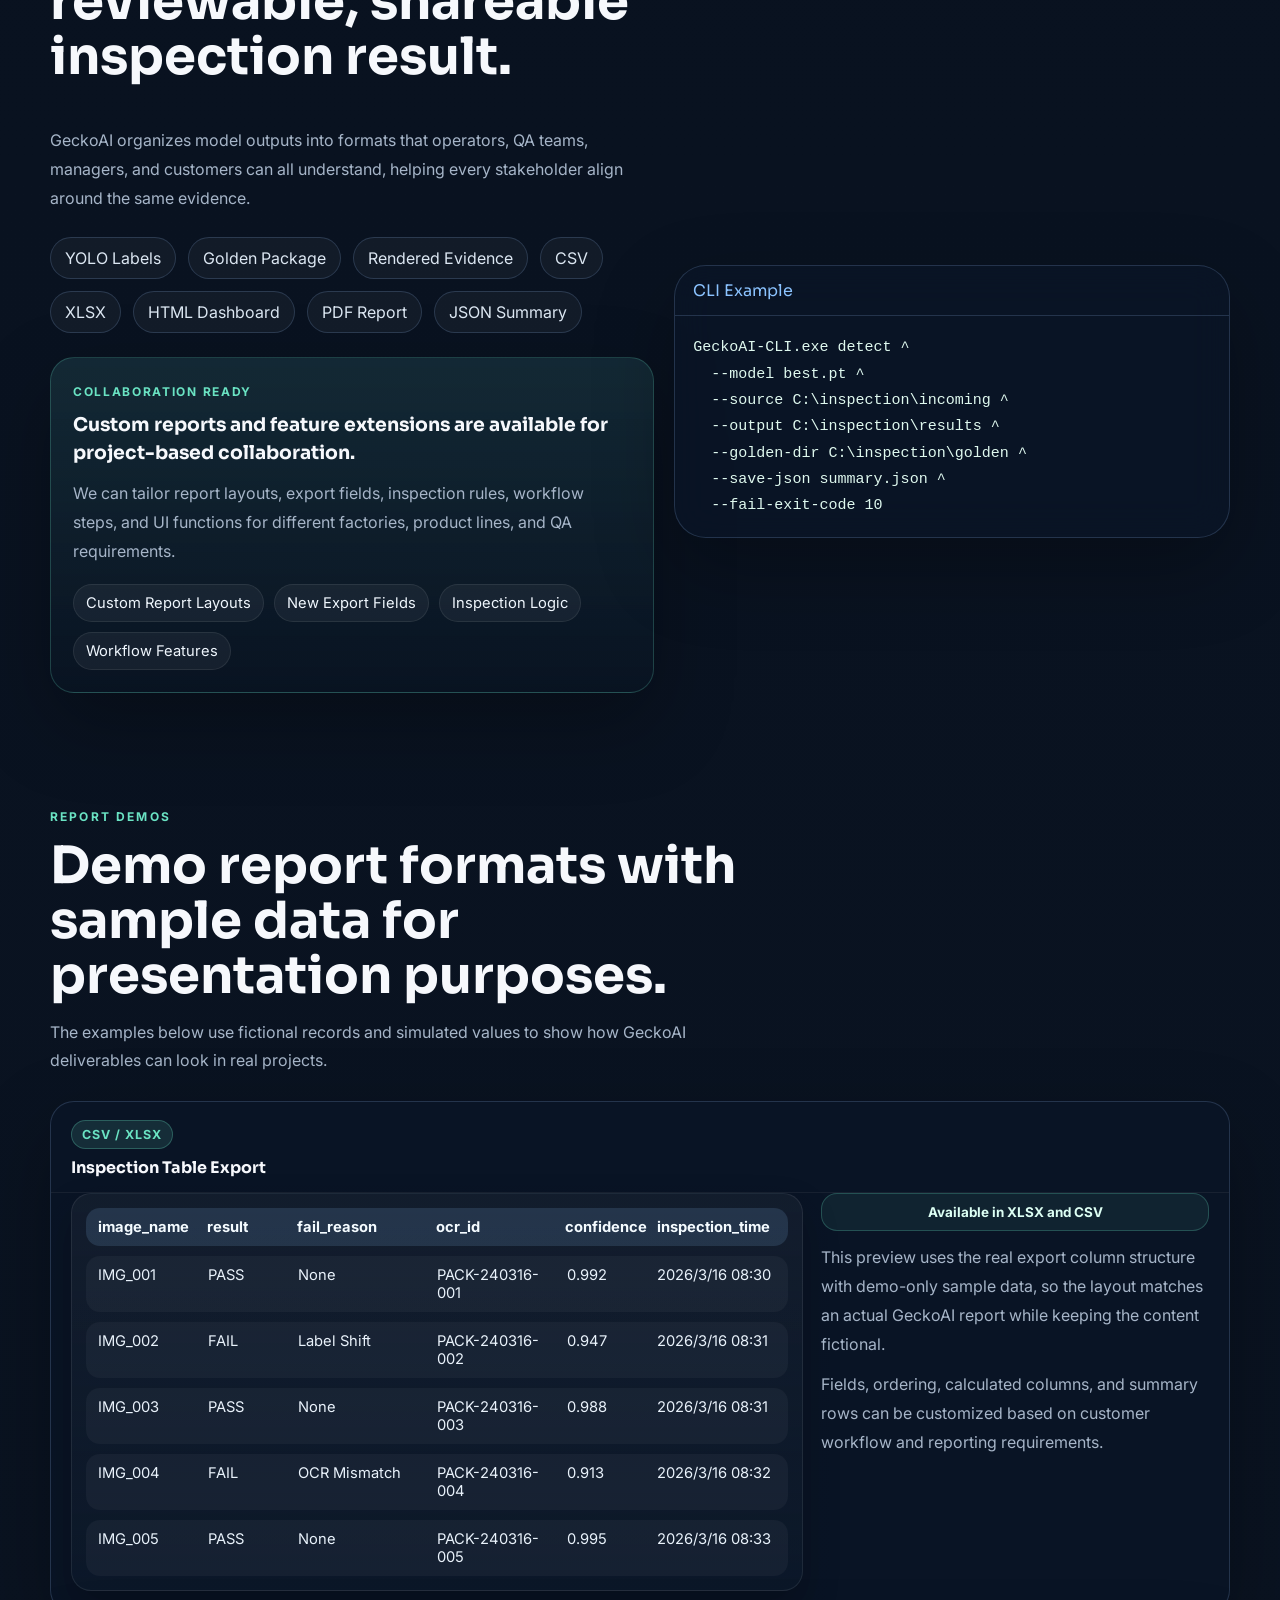
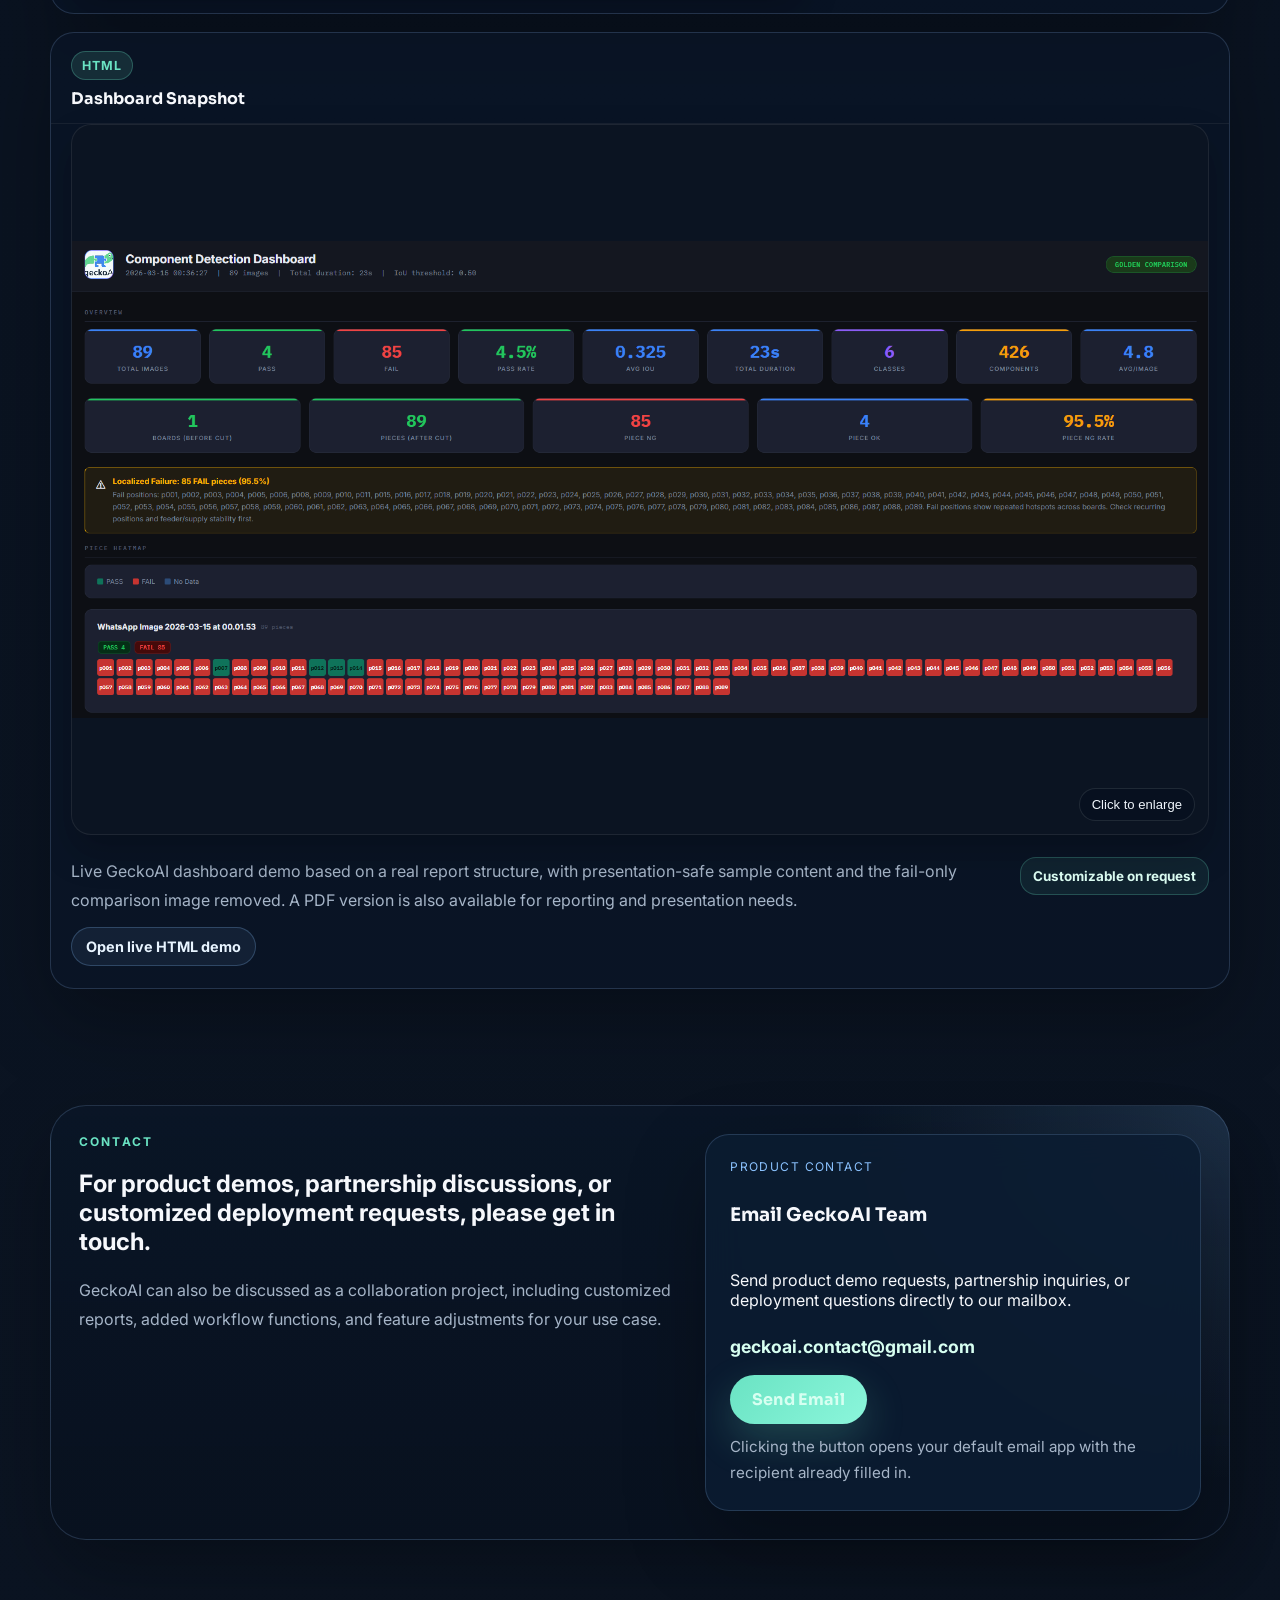
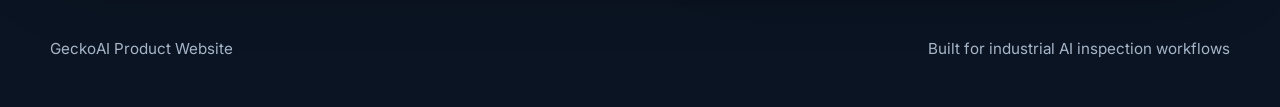
==== commit c03912fa: "Add CSV option to output formats" ====
--- a/index.html
+++ b/index.html
@@ -108,7 +108,7 @@
                 </div>
                 <div class="report-row">
                   <span>Output</span>
-                  <strong>HTML / PDF / XLSX</strong>
+                  <strong> HTML / PDF / XLSX / CSV</strong>
                 </div>
                 <div class="report-bars">
                   <span style="--bar: 92%"></span>
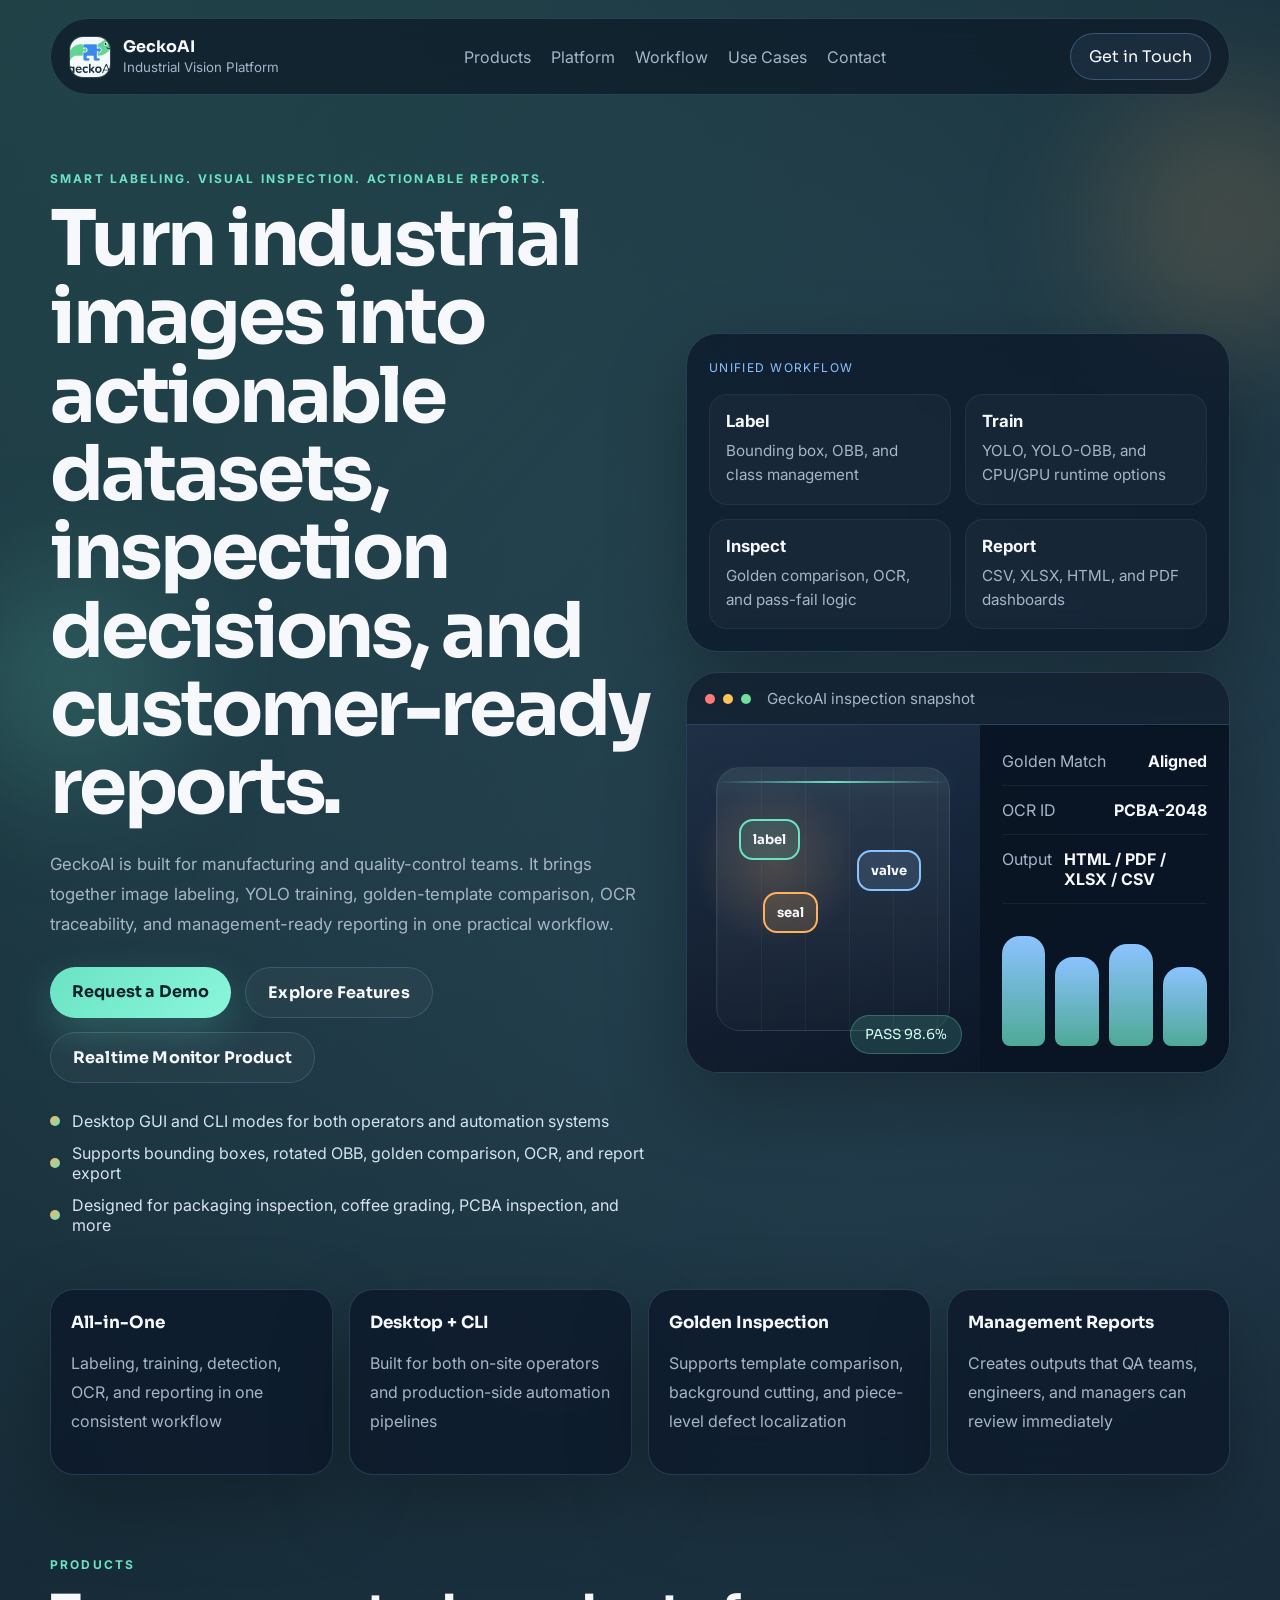
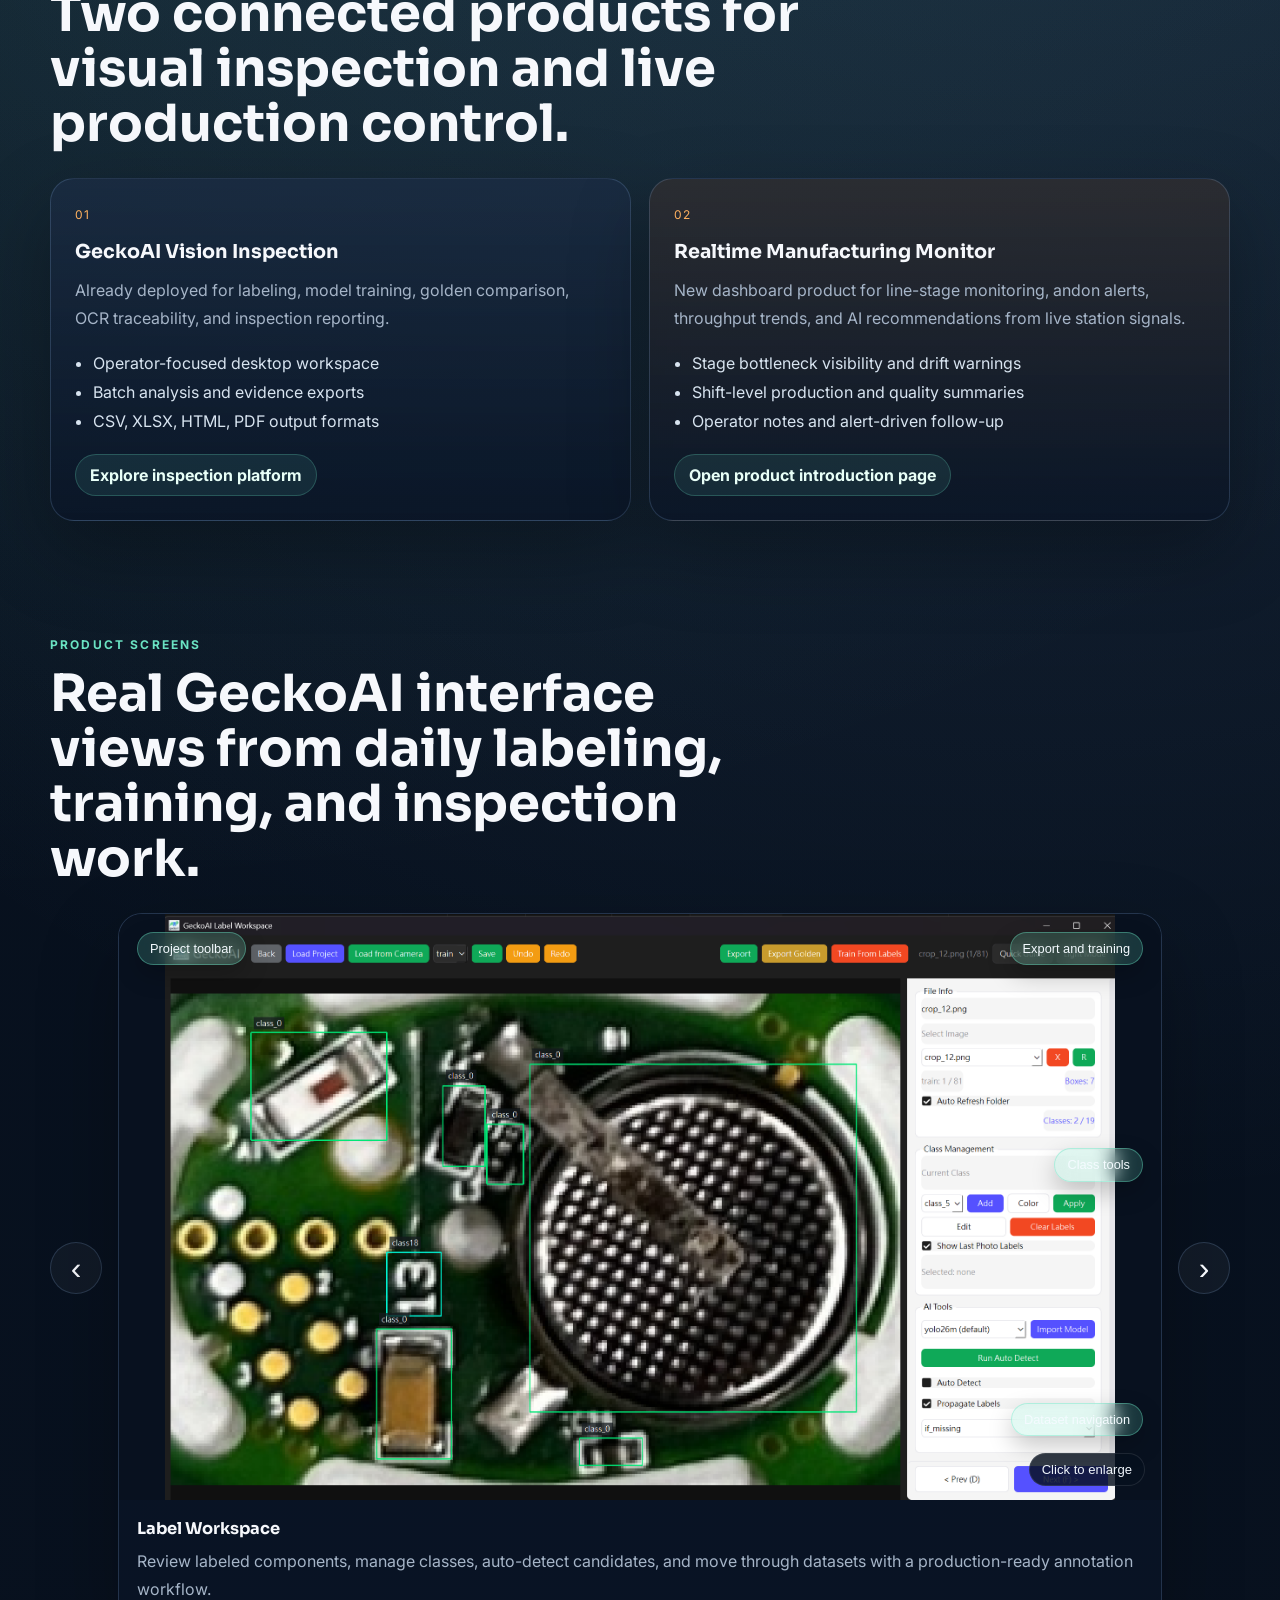
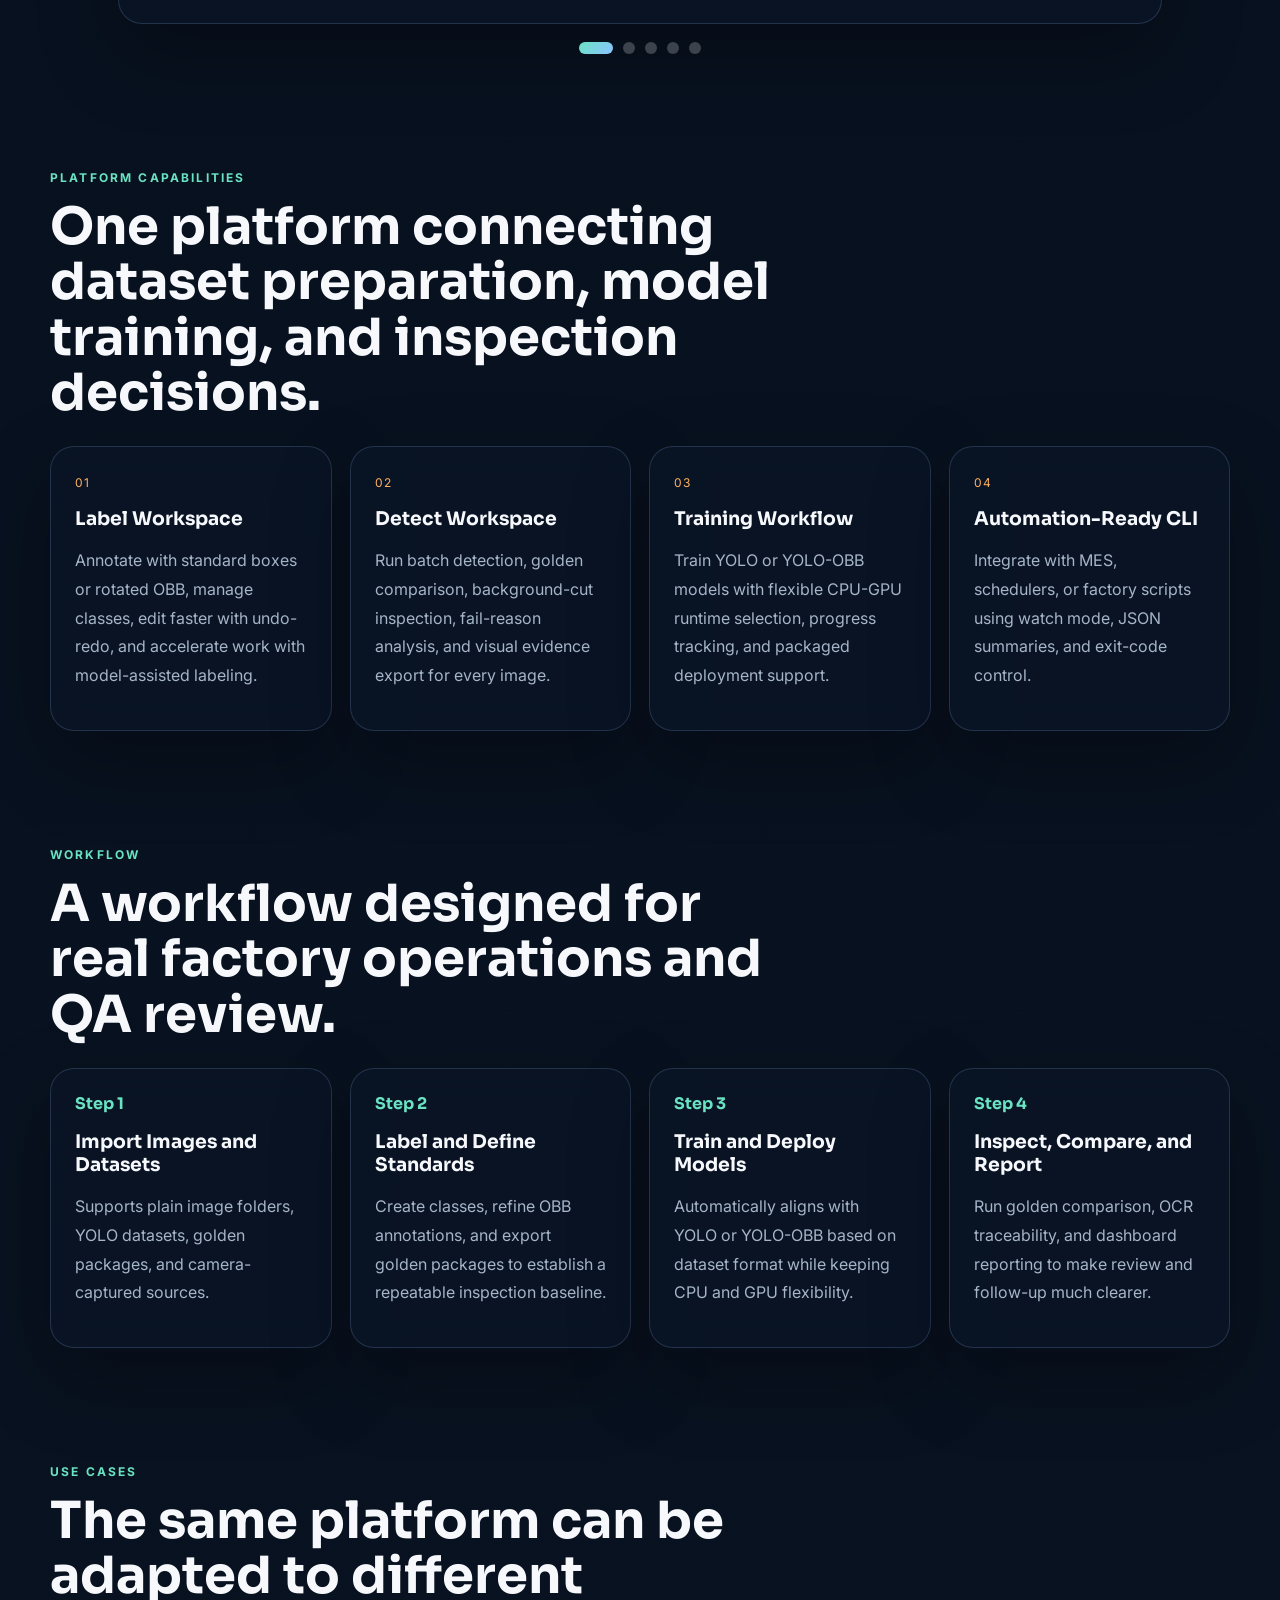
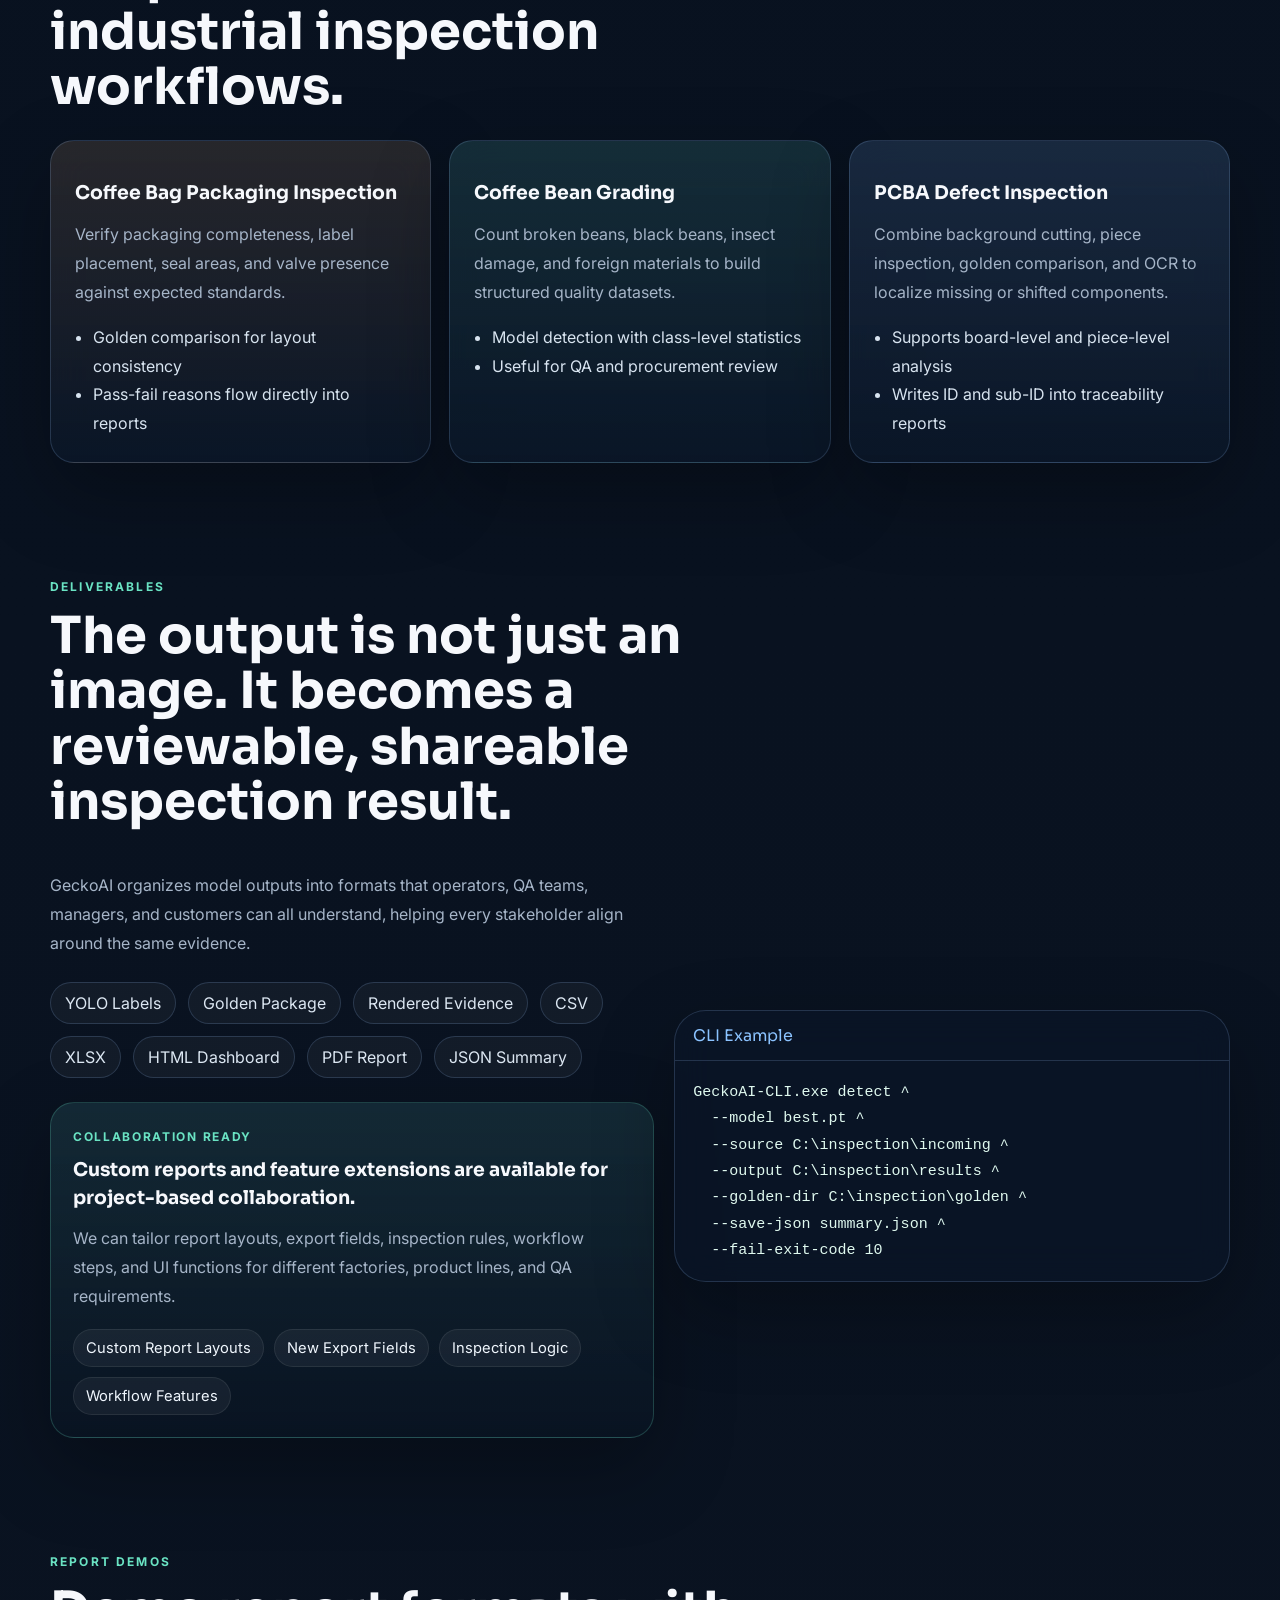
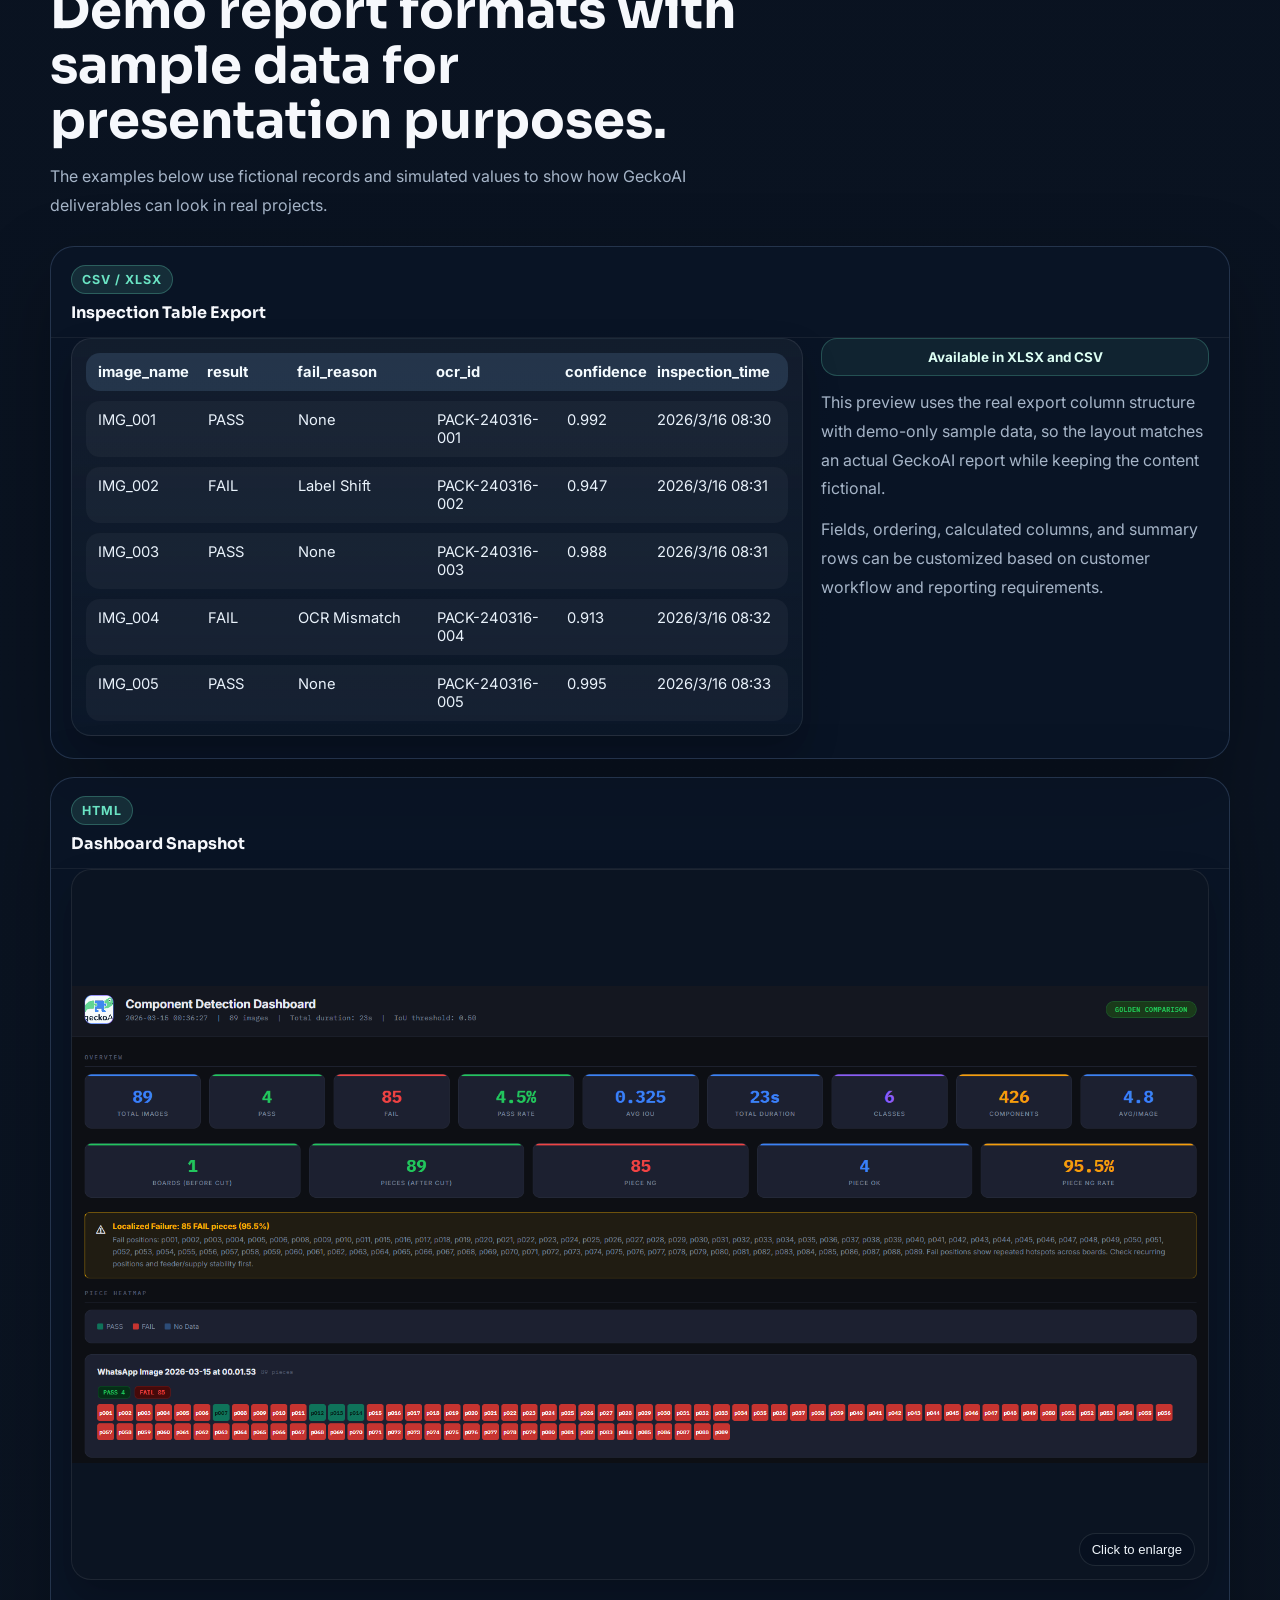
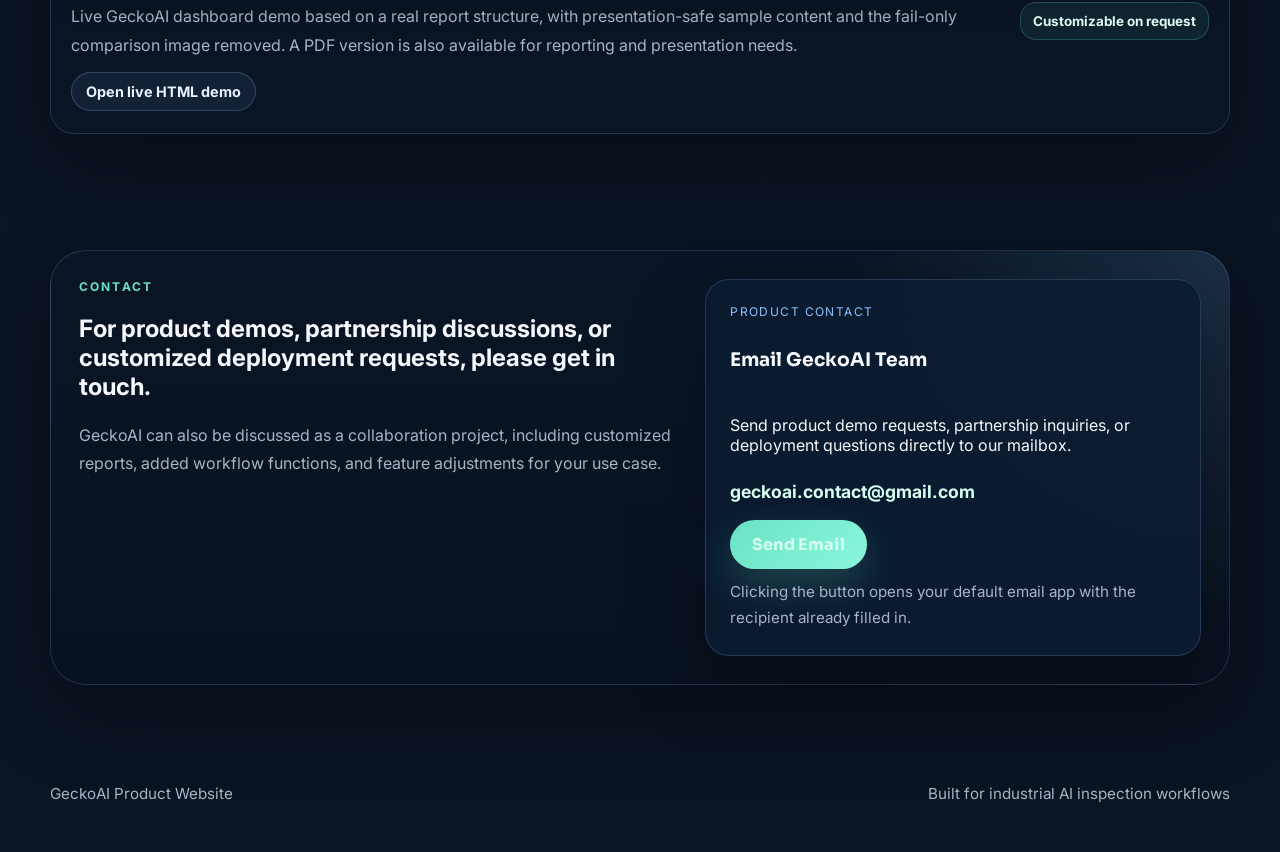
==== commit 0e49945b: "monitor page #1" ====
--- a/index.html
+++ b/index.html
@@ -29,6 +29,7 @@
         </span>
       </a>
       <nav class="nav">
+        <a href="#products">Products</a>
         <a href="#platform">Platform</a>
         <a href="#workflow">Workflow</a>
         <a href="#scenarios">Use Cases</a>
@@ -51,6 +52,7 @@
           <div class="hero-actions">
             <a class="button button-primary" href="#contact">Request a Demo</a>
             <a class="button button-secondary" href="#platform">Explore Features</a>
+            <a class="button button-secondary" href="monitor.html">Realtime Monitor Product</a>
           </div>
           <ul class="hero-points">
             <li>Desktop GUI and CLI modes for both operators and automation systems</li>
@@ -141,6 +143,37 @@
         </article>
       </section>
 
+      <section class="section reveal" id="products">
+        <div class="section-heading">
+          <p class="eyebrow">Products</p>
+          <h2>Two connected products for visual inspection and live production control.</h2>
+        </div>
+        <div class="product-grid">
+          <article class="product-card product-card-active">
+            <span class="card-index">01</span>
+            <h3>GeckoAI Vision Inspection</h3>
+            <p>Already deployed for labeling, model training, golden comparison, OCR traceability, and inspection reporting.</p>
+            <ul>
+              <li>Operator-focused desktop workspace</li>
+              <li>Batch analysis and evidence exports</li>
+              <li>CSV, XLSX, HTML, PDF output formats</li>
+            </ul>
+            <a class="product-link" href="#platform">Explore inspection platform</a>
+          </article>
+          <article class="product-card product-card-new">
+            <span class="card-index">02</span>
+            <h3>Realtime Manufacturing Monitor</h3>
+            <p>New dashboard product for line-stage monitoring, andon alerts, throughput trends, and AI recommendations from live station signals.</p>
+            <ul>
+              <li>Stage bottleneck visibility and drift warnings</li>
+              <li>Shift-level production and quality summaries</li>
+              <li>Operator notes and alert-driven follow-up</li>
+            </ul>
+            <a class="product-link" href="monitor.html">Open product introduction page</a>
+          </article>
+        </div>
+      </section>
+
       <section class="section reveal" id="screenshots">
         <div class="section-heading">
           <p class="eyebrow">Product Screens</p>
--- a/styles.css
+++ b/styles.css
@@ -399,10 +399,60 @@
 .card-grid,
 .scenario-grid { display: grid; gap: 18px; }
 .card-grid { grid-template-columns: repeat(4, 1fr); }
+.product-grid {
+  display: grid;
+  grid-template-columns: repeat(2, minmax(0, 1fr));
+  gap: 18px;
+}
 .feature-card,
 .scenario-card,
 .timeline-step,
 .shot-card { border-radius: var(--radius-lg); }
+.product-card {
+  border-radius: var(--radius-lg);
+  border: 1px solid var(--line);
+  background: var(--panel);
+  box-shadow: var(--shadow);
+  padding: 24px;
+}
+.product-card h3 {
+  margin: 16px 0 12px;
+  font-family: "Sora", sans-serif;
+  font-size: 1.2rem;
+}
+.product-card p {
+  margin: 0;
+  color: var(--muted);
+  line-height: 1.8;
+}
+.product-card ul {
+  margin: 16px 0 0;
+  padding-left: 18px;
+  color: #d8e4f0;
+  line-height: 1.8;
+}
+.product-card-active {
+  background: linear-gradient(180deg, rgba(139, 195, 255, 0.1), rgba(10, 22, 39, 0.78)), var(--panel);
+}
+.product-card-new {
+  background: linear-gradient(180deg, rgba(255, 177, 95, 0.12), rgba(10, 22, 39, 0.78)), var(--panel);
+}
+.product-link {
+  display: inline-flex;
+  margin-top: 18px;
+  align-items: center;
+  justify-content: center;
+  padding: 10px 14px;
+  border-radius: 999px;
+  border: 1px solid rgba(106, 227, 195, 0.24);
+  background: rgba(106, 227, 195, 0.1);
+  color: #e8fff7;
+  font-weight: 700;
+}
+.product-link:hover {
+  background: rgba(106, 227, 195, 0.18);
+  border-color: rgba(106, 227, 195, 0.4);
+}
 .feature-card { padding: 24px; }
 
 .feature-card h3,
@@ -795,6 +845,249 @@
   line-height: 1.75;
 }
 
+.monitor-body {
+  background:
+    radial-gradient(circle at 14% 8%, rgba(139, 195, 255, 0.18), transparent 28%),
+    radial-gradient(circle at 82% 12%, rgba(255, 177, 95, 0.18), transparent 26%),
+    linear-gradient(180deg, #071221 0%, #0a1424 44%, #0e1a2d 100%);
+}
+
+.monitor-shell .hero {
+  grid-template-columns: minmax(0, 1.02fr) minmax(340px, 0.98fr);
+}
+
+.monitor-panel {
+  border: 1px solid var(--line);
+  border-radius: 30px;
+  overflow: hidden;
+  background: rgba(10, 22, 39, 0.7);
+  box-shadow: var(--shadow);
+}
+
+.monitor-panel-top {
+  display: flex;
+  justify-content: space-between;
+  gap: 10px;
+  align-items: center;
+  padding: 14px 16px;
+  border-bottom: 1px solid rgba(255, 255, 255, 0.08);
+  background: rgba(255, 255, 255, 0.03);
+}
+
+.monitor-panel-top strong {
+  font-family: "Sora", sans-serif;
+  font-size: 0.98rem;
+}
+
+.monitor-panel-top span {
+  color: var(--muted);
+  font-size: 0.88rem;
+}
+
+.line-strip {
+  display: grid;
+  grid-template-columns: repeat(6, minmax(0, 1fr));
+  gap: 10px;
+  padding: 14px 16px;
+  border-bottom: 1px solid rgba(255, 255, 255, 0.08);
+}
+
+.line-stage {
+  border-radius: 14px;
+  border: 1px solid rgba(255, 255, 255, 0.08);
+  padding: 10px;
+  background: rgba(255, 255, 255, 0.03);
+  display: grid;
+  gap: 8px;
+}
+
+.line-stage strong {
+  font-size: 0.78rem;
+  letter-spacing: 0.06em;
+  color: #dbe9f8;
+}
+
+.line-stage span {
+  font-size: 0.8rem;
+  color: #aecdff;
+}
+
+.line-stage .stage-pill {
+  display: inline-flex;
+  width: fit-content;
+  padding: 5px 9px;
+  border-radius: 999px;
+  font-size: 0.76rem;
+  font-weight: 700;
+}
+
+.stage-pill.normal {
+  background: rgba(106, 227, 195, 0.16);
+  border: 1px solid rgba(106, 227, 195, 0.3);
+  color: #d2ffef;
+}
+
+.stage-pill.warn {
+  background: rgba(255, 177, 95, 0.16);
+  border: 1px solid rgba(255, 177, 95, 0.3);
+  color: #ffe7c8;
+}
+
+.stage-pill.alert {
+  background: rgba(255, 123, 120, 0.15);
+  border: 1px solid rgba(255, 123, 120, 0.3);
+  color: #ffd7d6;
+}
+
+.monitor-grid {
+  padding: 14px 16px 18px;
+  display: grid;
+  grid-template-columns: minmax(0, 1.4fr) minmax(240px, 1fr);
+  gap: 14px;
+}
+
+.monitor-card {
+  border-radius: 16px;
+  border: 1px solid rgba(255, 255, 255, 0.08);
+  background: rgba(255, 255, 255, 0.03);
+  padding: 12px;
+}
+
+.monitor-card h4 {
+  margin: 0 0 10px;
+  font-family: "Sora", sans-serif;
+  font-size: 0.95rem;
+}
+
+.production-bars {
+  display: grid;
+  grid-template-columns: repeat(24, 1fr);
+  gap: 4px;
+  align-items: end;
+  min-height: 122px;
+}
+
+.production-bars span {
+  display: block;
+  border-radius: 8px 8px 4px 4px;
+  height: var(--h);
+  background: linear-gradient(180deg, #8bc3ff, #6ae3c3);
+}
+
+.monitor-kpis {
+  display: grid;
+  grid-template-columns: 1fr 1fr;
+  gap: 10px;
+}
+
+.kpi {
+  border-radius: 12px;
+  border: 1px solid rgba(255, 255, 255, 0.08);
+  background: rgba(0, 0, 0, 0.16);
+  padding: 10px;
+}
+
+.kpi span {
+  display: block;
+  color: var(--muted);
+  font-size: 0.8rem;
+}
+
+.kpi strong {
+  display: block;
+  margin-top: 6px;
+  font-size: 1.08rem;
+  color: #eff6ff;
+}
+
+.monitor-insights {
+  margin-top: 12px;
+  display: grid;
+  gap: 10px;
+}
+
+.insight-item {
+  border-radius: 12px;
+  padding: 10px;
+  border: 1px solid rgba(255, 255, 255, 0.08);
+  background: rgba(255, 255, 255, 0.03);
+}
+
+.insight-item strong {
+  font-size: 0.82rem;
+  color: #f2f8ff;
+}
+
+.insight-item p {
+  margin: 6px 0 0;
+  color: var(--muted);
+  font-size: 0.84rem;
+  line-height: 1.6;
+}
+
+.architecture-grid {
+  display: grid;
+  grid-template-columns: repeat(3, minmax(0, 1fr));
+  gap: 18px;
+}
+
+.architecture-card {
+  border-radius: var(--radius-lg);
+  border: 1px solid var(--line);
+  background: var(--panel);
+  box-shadow: var(--shadow);
+  padding: 22px;
+}
+
+.architecture-card h3 {
+  margin: 12px 0;
+  font-size: 1.1rem;
+  font-family: "Sora", sans-serif;
+}
+
+.architecture-card p {
+  margin: 0;
+  color: var(--muted);
+  line-height: 1.8;
+}
+
+.architecture-card ul {
+  margin: 14px 0 0;
+  padding-left: 18px;
+  color: #d6e3f3;
+  line-height: 1.75;
+}
+
+.stage-table {
+  width: 100%;
+  border-collapse: collapse;
+  font-size: 0.92rem;
+}
+
+.stage-table th,
+.stage-table td {
+  text-align: left;
+  padding: 10px;
+  border-bottom: 1px solid rgba(255, 255, 255, 0.07);
+}
+
+.stage-table th {
+  color: #dce9f8;
+  font-size: 0.82rem;
+  letter-spacing: 0.08em;
+}
+
+.stage-table td {
+  color: #c8d7ea;
+}
+
+.monitor-link-row {
+  margin-top: 24px;
+  display: flex;
+  flex-wrap: wrap;
+  gap: 12px;
+}
+
 .contact-panel {
   display: grid;
   grid-template-columns: minmax(0, 1.1fr) minmax(260px, 0.9fr);
@@ -912,9 +1205,13 @@
   .report-demo-grid,
   .contact-panel,
   .card-grid,
+  .product-grid,
+  .architecture-grid,
   .workflow .timeline,
   .scenario-grid,
-  .stats { grid-template-columns: 1fr 1fr; }
+  .stats,
+  .monitor-grid { grid-template-columns: 1fr 1fr; }
+  .line-strip { grid-template-columns: repeat(3, minmax(0, 1fr)); }
   .report-demo-card-wide {
     grid-column: auto;
   }
@@ -938,11 +1235,15 @@
   .hero,
   .stats,
   .card-grid,
+  .product-grid,
+  .architecture-grid,
   .workflow .timeline,
   .scenario-grid,
   .outputs-layout,
   .contact-panel,
-  .report-demo-grid { grid-template-columns: 1fr; }
+  .report-demo-grid,
+  .monitor-grid,
+  .line-strip { grid-template-columns: 1fr; }
   .report-table-layout {
     grid-template-columns: 1fr;
   }
@@ -975,6 +1276,7 @@
   }
   .hero-actions { flex-direction: column; }
   .signal-grid { grid-template-columns: 1fr; }
+  .monitor-kpis { grid-template-columns: 1fr; }
   .shot-card img {
     aspect-ratio: 4 / 3;
   }
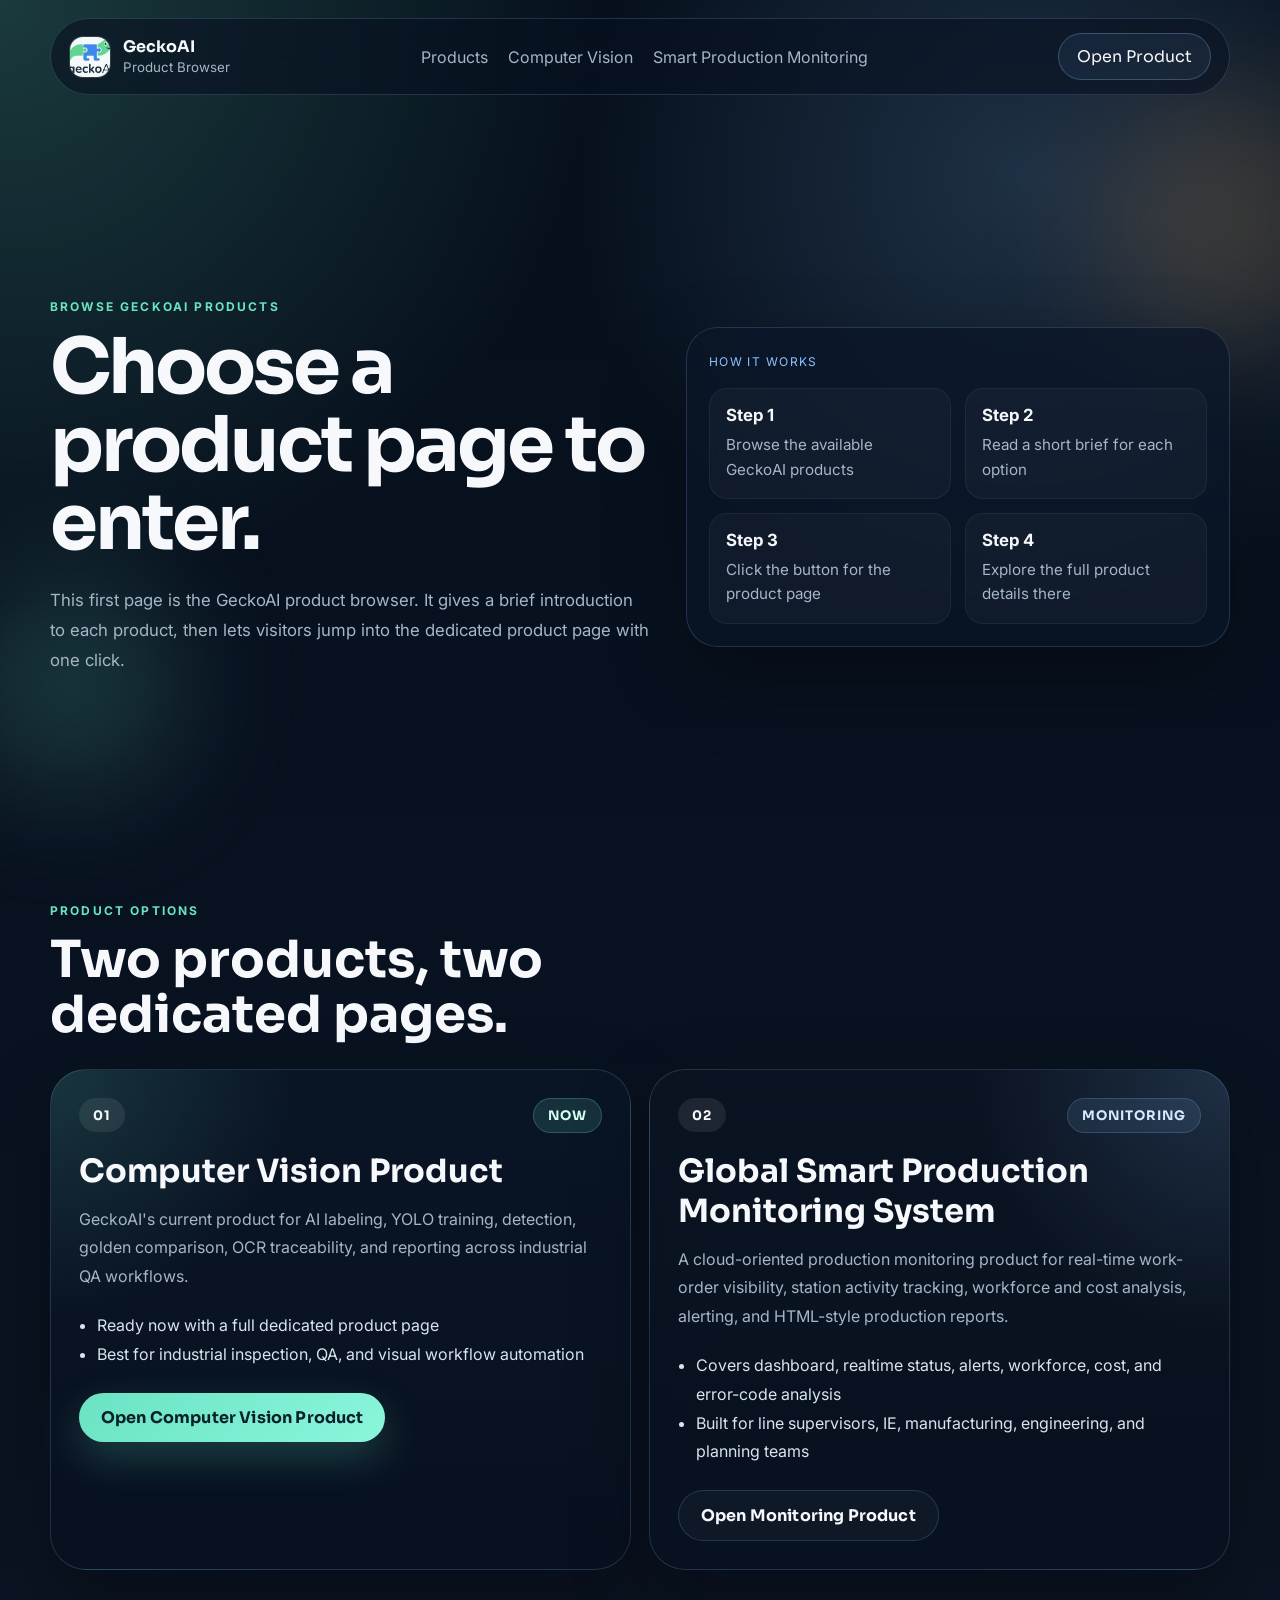
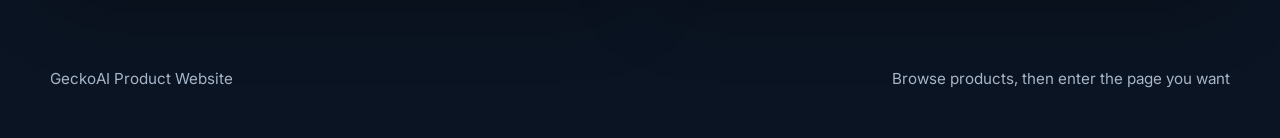
==== commit 3395bbac: "Build multi-product GeckoAI website and monitoring page # Conflicts: #	index.html #	styles.css" ====
--- a/index.html
+++ b/index.html
@@ -3,10 +3,10 @@
 <head>
   <meta charset="utf-8" />
   <meta name="viewport" content="width=device-width, initial-scale=1" />
-  <title>GeckoAI | Industrial Vision Platform</title>
+  <title>GeckoAI | Product Browser</title>
   <meta
     name="description"
-    content="GeckoAI is an industrial AI vision platform that combines labeling, training, detection, golden comparison, OCR, and reporting."
+    content="Browse GeckoAI products and choose the product page you want to explore."
   />
   <link rel="preconnect" href="https://fonts.googleapis.com" />
   <link rel="preconnect" href="https://fonts.gstatic.com" crossorigin />
@@ -19,520 +19,112 @@
 <body>
   <div class="site-shell">
     <header class="topbar">
-      <a class="brand" href="#hero">
+      <a class="brand" href="index.html">
         <span class="brand-mark">
           <img src="assets/app-logo.png" alt="GeckoAI app logo" />
         </span>
         <span class="brand-text">
           <strong>GeckoAI</strong>
-          <small>Industrial Vision Platform</small>
+          <small>Product Browser</small>
         </span>
       </a>
       <nav class="nav">
-        <a href="#products">Products</a>
-        <a href="#platform">Platform</a>
-        <a href="#workflow">Workflow</a>
-        <a href="#scenarios">Use Cases</a>
-        <a href="#contact">Contact</a>
+        <a href="index.html">Products</a>
+        <a href="computer-vision.html">Computer Vision</a>
+        <a href="smart-production-monitoring.html">Smart Production Monitoring</a>
       </nav>
-      <a class="nav-cta" href="#contact">
-        Get in Touch
+      <a class="nav-cta" href="computer-vision.html">
+        Open Product
       </a>
     </header>
 
     <main>
-      <section class="hero reveal" id="hero">
+      <section class="hero reveal hero-browser" id="hero">
         <div class="hero-copy">
-          <p class="eyebrow">Smart Labeling. Visual Inspection. Actionable Reports.</p>
-          <h1>Turn industrial images into actionable datasets, inspection decisions, and customer-ready reports.</h1>
+          <p class="eyebrow">Browse GeckoAI Products</p>
+          <h1>Choose a product page to enter.</h1>
           <p class="hero-lead">
-            GeckoAI is built for manufacturing and quality-control teams. It brings together image labeling,
-            YOLO training, golden-template comparison, OCR traceability, and management-ready reporting in one practical workflow.
+            This first page is the GeckoAI product browser. It gives a brief introduction to each product,
+            then lets visitors jump into the dedicated product page with one click.
           </p>
-          <div class="hero-actions">
-            <a class="button button-primary" href="#contact">Request a Demo</a>
-            <a class="button button-secondary" href="#platform">Explore Features</a>
-            <a class="button button-secondary" href="monitor.html">Realtime Monitor Product</a>
-          </div>
-          <ul class="hero-points">
-            <li>Desktop GUI and CLI modes for both operators and automation systems</li>
-            <li>Supports bounding boxes, rotated OBB, golden comparison, OCR, and report export</li>
-            <li>Designed for packaging inspection, coffee grading, PCBA inspection, and more</li>
-          </ul>
         </div>
 
         <div class="hero-stage">
           <div class="signal-card glass">
-            <span class="signal-label">Unified Workflow</span>
+            <span class="signal-label">How It Works</span>
             <div class="signal-grid">
               <div>
-                <strong>Label</strong>
-                <p>Bounding box, OBB, and class management</p>
+                <strong>Step 1</strong>
+                <p>Browse the available GeckoAI products</p>
               </div>
               <div>
-                <strong>Train</strong>
-                <p>YOLO, YOLO-OBB, and CPU/GPU runtime options</p>
+                <strong>Step 2</strong>
+                <p>Read a short brief for each option</p>
               </div>
               <div>
-                <strong>Inspect</strong>
-                <p>Golden comparison, OCR, and pass-fail logic</p>
+                <strong>Step 3</strong>
+                <p>Click the button for the product page</p>
               </div>
               <div>
-                <strong>Report</strong>
-                <p>CSV, XLSX, HTML, and PDF dashboards</p>
-              </div>
-            </div>
-          </div>
-
-          <div class="preview-panel glass">
-            <div class="preview-header">
-              <span class="dot red"></span>
-              <span class="dot amber"></span>
-              <span class="dot green"></span>
-              <span class="preview-title">GeckoAI inspection snapshot</span>
-            </div>
-            <div class="preview-content">
-              <div class="preview-image">
-                <span class="scan-line"></span>
-                <div class="bbox one">label</div>
-                <div class="bbox two">seal</div>
-                <div class="bbox three">valve</div>
-                <div class="status-chip pass">PASS 98.6%</div>
-              </div>
-              <div class="preview-report">
-                <div class="report-row">
-                  <span>Golden Match</span>
-                  <strong>Aligned</strong>
-                </div>
-                <div class="report-row">
-                  <span>OCR ID</span>
-                  <strong>PCBA-2048</strong>
-                </div>
-                <div class="report-row">
-                  <span>Output</span>
-                  <strong> HTML / PDF / XLSX / CSV</strong>
-                </div>
-                <div class="report-bars">
-                  <span style="--bar: 92%"></span>
-                  <span style="--bar: 74%"></span>
-                  <span style="--bar: 85%"></span>
-                  <span style="--bar: 66%"></span>
-                </div>
+                <strong>Step 4</strong>
+                <p>Explore the full product details there</p>
               </div>
             </div>
           </div>
         </div>
       </section>
 
-      <section class="stats reveal">
-        <article>
-          <strong>All-in-One</strong>
-          <p>Labeling, training, detection, OCR, and reporting in one consistent workflow</p>
-        </article>
-        <article>
-          <strong>Desktop + CLI</strong>
-          <p>Built for both on-site operators and production-side automation pipelines</p>
-        </article>
-        <article>
-          <strong>Golden Inspection</strong>
-          <p>Supports template comparison, background cutting, and piece-level defect localization</p>
-        </article>
-        <article>
-          <strong>Management Reports</strong>
-          <p>Creates outputs that QA teams, engineers, and managers can review immediately</p>
-        </article>
-      </section>
-
       <section class="section reveal" id="products">
         <div class="section-heading">
-          <p class="eyebrow">Products</p>
-          <h2>Two connected products for visual inspection and live production control.</h2>
+          <p class="eyebrow">Product Options</p>
+          <h2>Two products, two dedicated pages.</h2>
         </div>
         <div class="product-grid">
-          <article class="product-card product-card-active">
-            <span class="card-index">01</span>
-            <h3>GeckoAI Vision Inspection</h3>
-            <p>Already deployed for labeling, model training, golden comparison, OCR traceability, and inspection reporting.</p>
+          <article class="product-card product-card-live">
+            <div class="product-card-head">
+              <span class="product-number">01</span>
+              <span class="product-status">Now</span>
+            </div>
+            <h3>Computer Vision Product</h3>
+            <p>
+              GeckoAI's current product for AI labeling, YOLO training, detection, golden comparison,
+              OCR traceability, and reporting across industrial QA workflows.
+            </p>
             <ul>
-              <li>Operator-focused desktop workspace</li>
-              <li>Batch analysis and evidence exports</li>
-              <li>CSV, XLSX, HTML, PDF output formats</li>
+              <li>Ready now with a full dedicated product page</li>
+              <li>Best for industrial inspection, QA, and visual workflow automation</li>
             </ul>
-            <a class="product-link" href="#platform">Explore inspection platform</a>
-          </article>
-          <article class="product-card product-card-new">
-            <span class="card-index">02</span>
-            <h3>Realtime Manufacturing Monitor</h3>
-            <p>New dashboard product for line-stage monitoring, andon alerts, throughput trends, and AI recommendations from live station signals.</p>
-            <ul>
-              <li>Stage bottleneck visibility and drift warnings</li>
-              <li>Shift-level production and quality summaries</li>
-              <li>Operator notes and alert-driven follow-up</li>
-            </ul>
-            <a class="product-link" href="monitor.html">Open product introduction page</a>
-          </article>
-        </div>
-      </section>
-
-      <section class="section reveal" id="screenshots">
-        <div class="section-heading">
-          <p class="eyebrow">Product Screens</p>
-          <h2>Real GeckoAI interface views from daily labeling, training, and inspection work.</h2>
-        </div>
-        <div class="carousel" data-carousel>
-          <button class="carousel-arrow prev" type="button" aria-label="Previous screenshot" data-carousel-prev>
-            &#8249;
-          </button>
-          <div class="carousel-viewport">
-            <article class="shot-card is-active" data-slide>
-              <button class="shot-image-button" type="button" data-lightbox-trigger data-lightbox-src="assets/label-ui.png" data-lightbox-title="Label Workspace">
-                <img src="assets/label-ui.png" alt="GeckoAI label workspace screenshot" />
-                <span class="shot-zoom">Click to enlarge</span>
-                <span class="shot-tag top-left">Project toolbar</span>
-                <span class="shot-tag top-right">Export and training</span>
-                <span class="shot-tag mid-right">Class tools</span>
-                <span class="shot-tag bottom-right">Dataset navigation</span>
-              </button>
-              <div class="shot-copy">
-                <strong>Label Workspace</strong>
-                <p>Review labeled components, manage classes, auto-detect candidates, and move through datasets with a production-ready annotation workflow.</p>
-              </div>
-            </article>
-            <article class="shot-card" data-slide>
-              <button class="shot-image-button" type="button" data-lightbox-trigger data-lightbox-src="assets/detect-ui.png" data-lightbox-title="Detect Workspace">
-                <img src="assets/detect-ui.png" alt="GeckoAI detect workspace screenshot" />
-                <span class="shot-zoom">Click to enlarge</span>
-                <span class="shot-tag top-left">Detection overlays</span>
-                <span class="shot-tag top-right">Mode controls</span>
-                <span class="shot-tag mid-right">Detected classes</span>
-                <span class="shot-tag bottom-right">Fast image review</span>
-              </button>
-              <div class="shot-copy">
-                <strong>Detect Workspace</strong>
-                <p>Inspect product images with detection overlays, class summaries, and a focused review panel for fast pass-fail analysis.</p>
-              </div>
-            </article>
-            <article class="shot-card" data-slide>
-              <button class="shot-image-button" type="button" data-lightbox-trigger data-lightbox-src="assets/train-ui.png" data-lightbox-title="Training Setup">
-                <img src="assets/train-ui.png" alt="GeckoAI training settings screenshot" />
-                <span class="shot-zoom">Click to enlarge</span>
-                <span class="shot-tag top-right">Theme switch</span>
-                <span class="shot-tag mid-left">Output path</span>
-                <span class="shot-tag mid-right">Model and device</span>
-                <span class="shot-tag bottom-center">Guided training flow</span>
-              </button>
-              <div class="shot-copy">
-                <strong>Training Setup</strong>
-                <p>Configure output paths, model weights, epochs, image size, and device settings inside a clean step-by-step training workflow.</p>
-              </div>
-            </article>
-            <article class="shot-card" data-slide>
-              <button class="shot-image-button" type="button" data-lightbox-trigger data-lightbox-src="demo-reports/demobeforecut.jpeg" data-lightbox-title="Background Cut Result">
-                <img src="demo-reports/demobeforecut.jpeg" alt="GeckoAI background cut source image" />
-                <span class="shot-zoom">Click to enlarge</span>
-                <span class="shot-tag top-left">Background removed</span>
-                <span class="shot-tag top-right">Golden board output</span>
-                <span class="shot-tag bottom-center">Ready for comparison workflow</span>
-              </button>
-              <div class="shot-copy">
-                <strong>Background Cut</strong>
-                <p>Extract the product region from a noisy image background so downstream golden comparison and defect inspection stay focused on the true board area.</p>
-              </div>
-            </article>
-            <article class="shot-card" data-slide>
-              <button class="shot-image-button" type="button" data-lightbox-trigger data-lightbox-src="assets/template-cut-piece.png" data-lightbox-title="Template Cut Result">
-                <img src="assets/template-cut-piece.png" alt="GeckoAI template cut piece result" />
-                <span class="shot-zoom">Click to enlarge</span>
-                <span class="shot-tag top-left">Template piece</span>
-                <span class="shot-tag top-right">Golden reference crop</span>
-                <span class="shot-tag bottom-center">Used for piece-level matching</span>
-              </button>
-              <div class="shot-copy">
-                <strong>Template Cut</strong>
-                <p>Generate reusable golden-template pieces for component-level matching, alignment checks, and localized inspection logic in repeatable QA flows.</p>
-              </div>
-            </article>
-          </div>
-          <button class="carousel-arrow next" type="button" aria-label="Next screenshot" data-carousel-next>
-            &#8250;
-          </button>
-        </div>
-        <div class="carousel-dots" data-carousel-dots>
-          <button class="is-active" type="button" aria-label="Go to screenshot 1" data-carousel-dot></button>
-          <button type="button" aria-label="Go to screenshot 2" data-carousel-dot></button>
-          <button type="button" aria-label="Go to screenshot 3" data-carousel-dot></button>
-          <button type="button" aria-label="Go to screenshot 4" data-carousel-dot></button>
-          <button type="button" aria-label="Go to screenshot 5" data-carousel-dot></button>
-        </div>
-      </section>
-
-      <section class="section reveal" id="platform">
-        <div class="section-heading">
-          <p class="eyebrow">Platform Capabilities</p>
-          <h2>One platform connecting dataset preparation, model training, and inspection decisions.</h2>
-        </div>
-        <div class="card-grid">
-          <article class="feature-card">
-            <span class="card-index">01</span>
-            <h3>Label Workspace</h3>
-            <p>Annotate with standard boxes or rotated OBB, manage classes, edit faster with undo-redo, and accelerate work with model-assisted labeling.</p>
-          </article>
-          <article class="feature-card">
-            <span class="card-index">02</span>
-            <h3>Detect Workspace</h3>
-            <p>Run batch detection, golden comparison, background-cut inspection, fail-reason analysis, and visual evidence export for every image.</p>
-          </article>
-          <article class="feature-card">
-            <span class="card-index">03</span>
-            <h3>Training Workflow</h3>
-            <p>Train YOLO or YOLO-OBB models with flexible CPU-GPU runtime selection, progress tracking, and packaged deployment support.</p>
-          </article>
-          <article class="feature-card">
-            <span class="card-index">04</span>
-            <h3>Automation-Ready CLI</h3>
-            <p>Integrate with MES, schedulers, or factory scripts using watch mode, JSON summaries, and exit-code control.</p>
-          </article>
-        </div>
-      </section>
-
-      <section class="section workflow reveal" id="workflow">
-        <div class="section-heading">
-          <p class="eyebrow">Workflow</p>
-          <h2>A workflow designed for real factory operations and QA review.</h2>
-        </div>
-        <div class="timeline">
-          <article class="timeline-step">
-            <span>Step 1</span>
-            <h3>Import Images and Datasets</h3>
-            <p>Supports plain image folders, YOLO datasets, golden packages, and camera-captured sources.</p>
-          </article>
-          <article class="timeline-step">
-            <span>Step 2</span>
-            <h3>Label and Define Standards</h3>
-            <p>Create classes, refine OBB annotations, and export golden packages to establish a repeatable inspection baseline.</p>
-          </article>
-          <article class="timeline-step">
-            <span>Step 3</span>
-            <h3>Train and Deploy Models</h3>
-            <p>Automatically aligns with YOLO or YOLO-OBB based on dataset format while keeping CPU and GPU flexibility.</p>
-          </article>
-          <article class="timeline-step">
-            <span>Step 4</span>
-            <h3>Inspect, Compare, and Report</h3>
-            <p>Run golden comparison, OCR traceability, and dashboard reporting to make review and follow-up much clearer.</p>
-          </article>
-        </div>
-      </section>
-
-      <section class="section reveal" id="scenarios">
-        <div class="section-heading">
-          <p class="eyebrow">Use Cases</p>
-          <h2>The same platform can be adapted to different industrial inspection workflows.</h2>
-        </div>
-        <div class="scenario-grid">
-          <article class="scenario-card warm">
-            <h3>Coffee Bag Packaging Inspection</h3>
-            <p>Verify packaging completeness, label placement, seal areas, and valve presence against expected standards.</p>
-            <ul>
-              <li>Golden comparison for layout consistency</li>
-              <li>Pass-fail reasons flow directly into reports</li>
-            </ul>
-          </article>
-          <article class="scenario-card earth">
-            <h3>Coffee Bean Grading</h3>
-            <p>Count broken beans, black beans, insect damage, and foreign materials to build structured quality datasets.</p>
-            <ul>
-              <li>Model detection with class-level statistics</li>
-              <li>Useful for QA and procurement review</li>
-            </ul>
-          </article>
-          <article class="scenario-card tech">
-            <h3>PCBA Defect Inspection</h3>
-            <p>Combine background cutting, piece inspection, golden comparison, and OCR to localize missing or shifted components.</p>
-            <ul>
-              <li>Supports board-level and piece-level analysis</li>
-              <li>Writes ID and sub-ID into traceability reports</li>
-            </ul>
-          </article>
-        </div>
-      </section>
-
-      <section class="section outputs reveal">
-        <div class="section-heading">
-          <p class="eyebrow">Deliverables</p>
-          <h2>The output is not just an image. It becomes a reviewable, shareable inspection result.</h2>
-        </div>
-        <div class="outputs-layout">
-          <div class="outputs-copy">
-            <p>
-              GeckoAI organizes model outputs into formats that operators, QA teams, managers, and customers can all understand, helping every stakeholder align around the same evidence.
-            </p>
-            <div class="output-tags">
-              <span>YOLO Labels</span>
-              <span>Golden Package</span>
-              <span>Rendered Evidence</span>
-              <span>CSV</span>
-              <span>XLSX</span>
-              <span>HTML Dashboard</span>
-              <span>PDF Report</span>
-              <span>JSON Summary</span>
-            </div>
-            <div class="custom-note">
-              <span class="custom-note-label">Collaboration Ready</span>
-              <h3>Custom reports and feature extensions are available for project-based collaboration.</h3>
-              <p>
-                We can tailor report layouts, export fields, inspection rules, workflow steps, and UI functions for different factories, product lines, and QA requirements.
-              </p>
-              <div class="custom-tags">
-                <span>Custom Report Layouts</span>
-                <span>New Export Fields</span>
-                <span>Inspection Logic</span>
-                <span>Workflow Features</span>
-              </div>
-            </div>
-          </div>
-          <div class="terminal-card glass">
-            <div class="terminal-head">CLI Example</div>
-            <pre><code>GeckoAI-CLI.exe detect ^
-  --model best.pt ^
-  --source C:\inspection\incoming ^
-  --output C:\inspection\results ^
-  --golden-dir C:\inspection\golden ^
-  --save-json summary.json ^
-  --fail-exit-code 10</code></pre>
-          </div>
-        </div>
-      </section>
-
-      <section class="section reveal" id="report-demos">
-        <div class="section-heading">
-          <p class="eyebrow">Report Demos</p>
-          <h2>Demo report formats with sample data for presentation purposes.</h2>
-          <p class="section-note">
-            The examples below use fictional records and simulated values to show how GeckoAI deliverables can look in real projects.
-          </p>
-        </div>
-        <div class="report-demo-grid">
-          <article class="report-demo-card report-demo-card-wide">
-            <div class="report-demo-head">
-              <span class="report-demo-type">CSV / XLSX</span>
-              <strong>Inspection Table Export</strong>
-            </div>
-            <div class="report-table-layout">
-              <div class="report-table-preview report-table-preview-wide report-table-preview-static">
-                <div class="report-table-grid report-table-header report-six-col">
-                  <span>image_name</span>
-                  <span>result</span>
-                  <span>fail_reason</span>
-                  <span>ocr_id</span>
-                  <span>confidence</span>
-                  <span>inspection_time</span>
-                </div>
-                <div class="report-table-grid report-six-col">
-                  <span>IMG_001</span>
-                  <span>PASS</span>
-                  <span>None</span>
-                  <span>PACK-240316-001</span>
-                  <span>0.992</span>
-                  <span>2026/3/16 08:30</span>
-                </div>
-                <div class="report-table-grid report-six-col">
-                  <span>IMG_002</span>
-                  <span>FAIL</span>
-                  <span>Label Shift</span>
-                  <span>PACK-240316-002</span>
-                  <span>0.947</span>
-                  <span>2026/3/16 08:31</span>
-                </div>
-                <div class="report-table-grid report-six-col">
-                  <span>IMG_003</span>
-                  <span>PASS</span>
-                  <span>None</span>
-                  <span>PACK-240316-003</span>
-                  <span>0.988</span>
-                  <span>2026/3/16 08:31</span>
-                </div>
-                <div class="report-table-grid report-six-col">
-                  <span>IMG_004</span>
-                  <span>FAIL</span>
-                  <span>OCR Mismatch</span>
-                  <span>PACK-240316-004</span>
-                  <span>0.913</span>
-                  <span>2026/3/16 08:32</span>
-                </div>
-                <div class="report-table-grid report-six-col">
-                  <span>IMG_005</span>
-                  <span>PASS</span>
-                  <span>None</span>
-                  <span>PACK-240316-005</span>
-                  <span>0.995</span>
-                  <span>2026/3/16 08:33</span>
-                </div>
-              </div>
-              <div class="report-format-note">
-                <span class="report-custom-note">Available in XLSX and CSV</span>
-                <p>This preview uses the real export column structure with demo-only sample data, so the layout matches an actual GeckoAI report while keeping the content fictional.</p>
-                <p>Fields, ordering, calculated columns, and summary rows can be customized based on customer workflow and reporting requirements.</p>
-              </div>
+            <div class="product-actions">
+              <a class="button button-primary" href="computer-vision.html">Open Computer Vision Product</a>
             </div>
           </article>
-          <article class="report-demo-card report-demo-card-wide">
-            <div class="report-demo-head">
-              <span class="report-demo-type">HTML</span>
-              <strong>Dashboard Snapshot</strong>
+
+          <article class="product-card product-card-upcoming">
+            <div class="product-card-head">
+              <span class="product-number">02</span>
+              <span class="product-status muted">Monitoring</span>
             </div>
-            <button class="report-preview-button report-image-preview report-image-preview-contain" type="button" data-lightbox-trigger data-lightbox-src="demo-reports/html_screenshot.png" data-lightbox-title="HTML Demo Preview">
-              <img src="demo-reports/html_screenshot.png" alt="HTML demo file preview" />
-              <span class="report-preview-zoom">Click to enlarge</span>
-            </button>
-            <div class="report-demo-meta">
-              <div class="report-demo-copy">
-                <p>Live GeckoAI dashboard demo based on a real report structure, with presentation-safe sample content and the fail-only comparison image removed. A PDF version is also available for reporting and presentation needs.</p>
-                <a class="report-demo-link" href="demo-reports/detect_results_20260315_003625_dashboard.html" target="_blank" rel="noreferrer">Open live HTML demo</a>
-              </div>
-              <span class="report-custom-note">Customizable on request</span>
+            <h3>Global Smart Production Monitoring System</h3>
+            <p>
+              A cloud-oriented production monitoring product for real-time work-order visibility, station
+              activity tracking, workforce and cost analysis, alerting, and HTML-style production reports.
+            </p>
+            <ul>
+              <li>Covers dashboard, realtime status, alerts, workforce, cost, and error-code analysis</li>
+              <li>Built for line supervisors, IE, manufacturing, engineering, and planning teams</li>
+            </ul>
+            <div class="product-actions">
+              <a class="button button-secondary" href="smart-production-monitoring.html">Open Monitoring Product</a>
             </div>
           </article>
-        </div>
-      </section>
-
-      <section class="section contact reveal" id="contact">
-        <div class="contact-panel">
-          <div>
-            <p class="eyebrow">Contact</p>
-            <h2>For product demos, partnership discussions, or customized deployment requests, please get in touch.</h2>
-            <p class="contact-note">
-              GeckoAI can also be discussed as a collaboration project, including customized reports, added workflow functions, and feature adjustments for your use case.
-            </p>
-          </div>
-          <div class="contact-card">
-            <span class="contact-label">Product Contact</span>
-            <h3>Email GeckoAI Team</h3>
-            <p>Send product demo requests, partnership inquiries, or deployment questions directly to our mailbox.</p>
-            <a class="contact-email" href="mailto:geckoai.contact@gmail.com?subject=GeckoAI%20Product%20Inquiry">
-              geckoai.contact@gmail.com
-            </a>
-            <a class="button button-primary contact-button" href="mailto:geckoai.contact@gmail.com?subject=GeckoAI%20Product%20Inquiry&body=Hello%20GeckoAI%20team%2C%0A%0AI%20would%20like%20to%20learn%20more%20about%20your%20product.%0A">
-              Send Email
-            </a>
-            <p class="contact-help">Clicking the button opens your default email app with the recipient already filled in.</p>
-          </div>
         </div>
       </section>
     </main>
 
     <footer class="footer">
       <p>GeckoAI Product Website</p>
-      <p>Built for industrial AI inspection workflows</p>
+      <p>Browse products, then enter the page you want</p>
     </footer>
-  </div>
-
-  <div class="lightbox" id="lightbox" aria-hidden="true">
-    <button class="lightbox-close" type="button" aria-label="Close image viewer" data-lightbox-close>&times;</button>
-    <div class="lightbox-dialog">
-      <img src="" alt="" id="lightboxImage" />
-      <div class="lightbox-caption" id="lightboxCaption"></div>
-    </div>
   </div>
 
   <script src="app.js"></script>
--- a/styles.css
+++ b/styles.css
@@ -123,6 +123,11 @@
   padding: 76px 0 42px;
 }
 
+.hero-browser {
+  min-height: calc(100vh - 150px);
+  align-items: center;
+}
+
 .eyebrow {
   margin: 0 0 14px;
   color: var(--accent);
@@ -137,6 +142,11 @@
   font-size: clamp(2.8rem, 6vw, 5rem);
   line-height: 1.02;
   letter-spacing: -0.04em;
+}
+
+.hero h1.hero-title-compact {
+  font-size: clamp(1.9rem, 3.6vw, 3rem);
+  line-height: 1.12;
 }
 
 .hero-lead,
@@ -270,6 +280,52 @@
 .preview-title { margin-left: 8px; color: var(--muted); font-size: 0.95rem; }
 .preview-content { display: grid; grid-template-columns: 1.08fr 0.92fr; }
 
+.output-brief-wrap {
+  padding: 14px;
+  background: rgba(8, 17, 31, 0.72);
+}
+
+.output-brief-table {
+  width: 100%;
+  border-collapse: collapse;
+  border: 1px solid rgba(255, 255, 255, 0.08);
+  border-radius: 18px;
+  overflow: hidden;
+}
+
+.output-brief-table th,
+.output-brief-table td {
+  padding: 10px 12px;
+  text-align: left;
+  vertical-align: top;
+  border-bottom: 1px solid rgba(255, 255, 255, 0.06);
+}
+
+.output-brief-table th {
+  background: rgba(139, 195, 255, 0.12);
+  color: #f4fbff;
+  font-family: "Sora", sans-serif;
+  font-size: 0.82rem;
+}
+
+.output-brief-table td {
+  background: rgba(255, 255, 255, 0.03);
+  color: #dbe6f2;
+  line-height: 1.45;
+  font-size: 0.88rem;
+}
+
+.output-brief-table tbody tr:last-child td {
+  border-bottom: 0;
+}
+
+.output-brief-table td:first-child {
+  width: 24%;
+  min-width: 120px;
+  color: #f0f8ff;
+  font-weight: 700;
+}
+
 .preview-image {
   position: relative;
   min-height: 340px;
@@ -291,6 +347,61 @@
   border: 1px solid rgba(255, 255, 255, 0.07);
 }
 
+.preview-image-monitor::before {
+  inset: 10% 8%;
+  background:
+    linear-gradient(180deg, rgba(255, 255, 255, 0.08), rgba(255, 255, 255, 0.02)),
+    linear-gradient(180deg, rgba(255, 212, 74, 0.08), rgba(106, 227, 195, 0.03));
+}
+
+.monitor-chip {
+  position: absolute;
+  z-index: 2;
+  padding: 10px 14px;
+  border-radius: 999px;
+  background: rgba(7, 17, 31, 0.78);
+  border: 1px solid rgba(255, 255, 255, 0.09);
+  color: #eef5fd;
+  font-family: "Sora", sans-serif;
+  font-size: 0.8rem;
+}
+
+.monitor-chip.top {
+  top: 18%;
+  left: 16%;
+}
+
+.monitor-chip.left {
+  top: 42%;
+  left: 16%;
+}
+
+.monitor-chip.right {
+  top: 58%;
+  right: 15%;
+}
+
+.monitor-bars {
+  position: absolute;
+  left: 14%;
+  right: 14%;
+  bottom: 19%;
+  height: 92px;
+  display: grid;
+  grid-template-columns: repeat(4, 1fr);
+  gap: 12px;
+  align-items: end;
+  z-index: 2;
+}
+
+.monitor-bars span {
+  display: block;
+  height: var(--bar);
+  border-radius: 14px 14px 6px 6px;
+  background: linear-gradient(180deg, var(--accent-2), var(--accent));
+  box-shadow: 0 10px 20px rgba(255, 177, 95, 0.18);
+}
+
 .scan-line {
   position: absolute;
   left: 10%;
@@ -397,62 +508,386 @@
 }
 
 .card-grid,
-.scenario-grid { display: grid; gap: 18px; }
+.scenario-grid,
+.product-grid { display: grid; gap: 18px; }
 .card-grid { grid-template-columns: repeat(4, 1fr); }
-.product-grid {
-  display: grid;
+.product-grid { grid-template-columns: repeat(2, minmax(0, 1fr)); }
+
+.function-photo-grid,
+.detail-grid,
+.placeholder-stack,
+.manual-actions {
+  display: grid;
+  gap: 18px;
+}
+
+.function-photo-grid {
   grid-template-columns: repeat(2, minmax(0, 1fr));
-  gap: 18px;
+}
+
+.detail-grid {
+  grid-template-columns: repeat(2, minmax(0, 1fr));
+}
+
+.detail-grid-wide {
+  grid-template-columns: repeat(4, minmax(0, 1fr));
+}
+
+.function-photo-card,
+.detail-card {
+  border-radius: var(--radius-lg);
+  border: 1px solid var(--line);
+  background: var(--panel);
+  backdrop-filter: blur(18px);
+  box-shadow: var(--shadow);
+}
+
+.function-photo-card {
+  overflow: hidden;
+}
+
+.dashboard-shot-card {
+  overflow: hidden;
+  border-radius: var(--radius-xl);
+  border: 1px solid var(--line);
+  background: var(--panel);
+  backdrop-filter: blur(18px);
+  box-shadow: var(--shadow);
+  margin-bottom: 18px;
+}
+
+.dashboard-shot-stage {
+  position: relative;
+  display: block;
+  width: 100%;
+  background: #08111f;
+}
+
+.dashboard-shot-stage img {
+  display: block;
+  width: 100%;
+  height: auto;
+}
+
+.dashboard-zoom-button {
+  position: absolute;
+  right: 16px;
+  bottom: 14px;
+  z-index: 3;
+  padding: 8px 12px;
+  border-radius: 999px;
+  border: 1px solid rgba(255, 255, 255, 0.1);
+  background: rgba(7, 17, 31, 0.82);
+  color: #eff5fb;
+  font-size: 0.82rem;
+  cursor: zoom-in;
+}
+
+.dashboard-tag {
+  position: absolute;
+  z-index: 2;
+  padding: 0;
+  border: 0;
+  background: transparent;
+  color: #f4fbff;
+  font-size: 0.78rem;
+  line-height: 1.2;
+  box-shadow: 0 10px 24px rgba(0, 0, 0, 0.22);
+  cursor: default;
+  text-align: left;
+}
+
+.dashboard-tag-label {
+  display: inline-flex;
+  padding: 8px 12px;
+  border-radius: 999px;
+  background: rgba(7, 17, 31, 0.84);
+  border: 1px solid rgba(255, 255, 255, 0.11);
+}
+
+.dashboard-detail {
+  position: absolute;
+  left: 0;
+  top: calc(100% + 10px);
+  width: 220px;
+  padding: 12px 14px;
+  border-radius: 16px;
+  background: rgba(7, 17, 31, 0.94);
+  border: 1px solid rgba(139, 195, 255, 0.18);
+  color: #dce7f2;
+  line-height: 1.55;
+  opacity: 0;
+  transform: translateY(6px);
+  pointer-events: none;
+  transition: opacity 160ms ease, transform 160ms ease;
+}
+
+.dashboard-tag:hover .dashboard-detail,
+.dashboard-tag:focus-visible .dashboard-detail {
+  opacity: 1;
+  transform: translateY(0);
+}
+
+.dashboard-tag.time .dashboard-detail,
+.dashboard-tag.alert .dashboard-detail,
+.dashboard-tag.test .dashboard-detail {
+  left: auto;
+  right: 0;
+}
+
+.dashboard-tag.header {
+  top: 4.5%;
+  left: 18%;
+}
+
+.dashboard-tag.production {
+  top: 17%;
+  left: 4%;
+}
+
+.dashboard-tag.operator {
+  top: 17%;
+  left: 36%;
+}
+
+.dashboard-tag.time {
+  top: 17%;
+  right: 18%;
+}
+
+.dashboard-tag.monitor {
+  top: 47%;
+  left: 3.5%;
+}
+
+.dashboard-tag.recommendation {
+  top: 47%;
+  left: 36%;
+}
+
+.dashboard-tag.alert {
+  top: 47%;
+  right: 20%;
+}
+
+.dashboard-tag.workorder {
+  top: 80%;
+  left: 3.5%;
+}
+
+.dashboard-tag.cost {
+  top: 80%;
+  left: 42%;
+}
+
+.dashboard-tag.test {
+  top: 80%;
+  right: 21%;
+}
+
+.function-photo-frame {
+  min-height: 260px;
+  display: grid;
+  place-items: center;
+  padding: 20px;
+  text-align: center;
+  background:
+    linear-gradient(135deg, rgba(139, 195, 255, 0.08), rgba(255, 177, 95, 0.08)),
+    repeating-linear-gradient(
+      45deg,
+      rgba(255, 255, 255, 0.04) 0,
+      rgba(255, 255, 255, 0.04) 10px,
+      transparent 10px,
+      transparent 20px
+    );
+  border-bottom: 1px solid var(--line);
+}
+
+.function-photo-frame span {
+  display: inline-flex;
+  padding: 12px 16px;
+  border-radius: 999px;
+  background: rgba(8, 17, 31, 0.78);
+  border: 1px solid rgba(255, 255, 255, 0.1);
+  color: #eef5fd;
+  font-family: "Sora", sans-serif;
+  font-size: 0.9rem;
+}
+
+.function-photo-copy {
+  padding: 20px 22px 24px;
+}
+
+.function-photo-copy strong,
+.detail-card h3 {
+  display: block;
+  margin: 0 0 10px;
+  font-family: "Sora", sans-serif;
+  font-size: 1.05rem;
+}
+
+.function-photo-copy p,
+.detail-card p {
+  margin: 0;
+  color: var(--muted);
+  line-height: 1.8;
+}
+
+.detail-card {
+  padding: 22px 24px;
+}
+
+.detail-card ul {
+  margin: 0;
+  padding-left: 18px;
+  color: #d8e4f0;
+  line-height: 1.8;
+}
+
+.placeholder-stack {
+  grid-template-columns: 1fr;
+}
+
+.manual-panel {
+  display: grid;
+  grid-template-columns: minmax(0, 1.15fr) minmax(260px, 0.85fr);
+  gap: 20px;
+  padding: 28px;
+  border-radius: calc(var(--radius-xl) + 4px);
+  border: 1px solid var(--line);
+  background:
+    radial-gradient(circle at top right, rgba(255, 177, 95, 0.14), transparent 28%),
+    linear-gradient(180deg, rgba(10, 22, 39, 0.82), rgba(8, 17, 31, 0.92));
+  box-shadow: var(--shadow);
+}
+
+.manual-copy h3 {
+  margin: 12px 0 12px;
+  font-family: "Sora", sans-serif;
+  font-size: clamp(1.35rem, 3vw, 1.8rem);
+}
+
+.manual-copy p {
+  margin: 0;
+  color: var(--muted);
+  line-height: 1.8;
+}
+
+.manual-actions {
+  grid-template-columns: 1fr;
+  align-content: center;
+}
+
+.product-card {
+  border-radius: calc(var(--radius-xl) + 4px);
+  border: 1px solid var(--line);
+  padding: 28px;
+  box-shadow: var(--shadow);
+  backdrop-filter: blur(18px);
+}
+
+.product-card h3 {
+  margin: 18px 0 14px;
+  font-family: "Sora", sans-serif;
+  font-size: clamp(1.5rem, 3vw, 2rem);
+}
+
+.product-card p {
+  margin: 0;
+  color: var(--muted);
+  line-height: 1.8;
+}
+
+.product-card ul {
+  margin: 20px 0 0;
+  padding-left: 18px;
+  color: #d8e4f0;
+  line-height: 1.8;
+}
+
+.product-card-head,
+.product-actions {
+  display: flex;
+  align-items: center;
+  justify-content: space-between;
+  gap: 12px;
+}
+
+.product-number,
+.product-status {
+  display: inline-flex;
+  align-items: center;
+  justify-content: center;
+  min-height: 34px;
+  padding: 8px 14px;
+  border-radius: 999px;
+  font-family: "Sora", sans-serif;
+  font-size: 0.82rem;
+  font-weight: 700;
+  letter-spacing: 0.08em;
+  text-transform: uppercase;
+}
+
+.product-number {
+  background: rgba(255, 255, 255, 0.08);
+  color: var(--text);
+}
+
+.product-status {
+  background: rgba(106, 227, 195, 0.14);
+  border: 1px solid rgba(106, 227, 195, 0.24);
+  color: #d4fff2;
+}
+
+.product-status.muted {
+  background: rgba(139, 195, 255, 0.1);
+  border-color: rgba(139, 195, 255, 0.2);
+  color: #d6e9ff;
+}
+
+.product-card-live {
+  background:
+    radial-gradient(circle at top left, rgba(106, 227, 195, 0.16), transparent 32%),
+    linear-gradient(180deg, rgba(10, 22, 39, 0.82), rgba(8, 17, 31, 0.92));
+}
+
+.product-card-upcoming {
+  background:
+    radial-gradient(circle at top right, rgba(139, 195, 255, 0.16), transparent 34%),
+    linear-gradient(180deg, rgba(11, 20, 34, 0.84), rgba(8, 17, 31, 0.94));
+}
+
+.product-actions {
+  justify-content: flex-start;
+  margin-top: 24px;
+}
+
+.placeholder-panel {
+  padding: 34px 30px;
+  border-radius: calc(var(--radius-xl) + 4px);
+  border: 1px dashed rgba(139, 195, 255, 0.28);
+  background:
+    radial-gradient(circle at top right, rgba(139, 195, 255, 0.14), transparent 34%),
+    linear-gradient(180deg, rgba(10, 22, 39, 0.82), rgba(8, 17, 31, 0.92));
+  box-shadow: var(--shadow);
+}
+
+.placeholder-panel h3 {
+  margin: 0 0 14px;
+  font-family: "Sora", sans-serif;
+  font-size: clamp(1.4rem, 3vw, 1.9rem);
+}
+
+.placeholder-panel p {
+  margin: 0;
+  max-width: 70ch;
+  color: var(--muted);
+  line-height: 1.8;
 }
 .feature-card,
 .scenario-card,
 .timeline-step,
 .shot-card { border-radius: var(--radius-lg); }
-.product-card {
-  border-radius: var(--radius-lg);
-  border: 1px solid var(--line);
-  background: var(--panel);
-  box-shadow: var(--shadow);
-  padding: 24px;
-}
-.product-card h3 {
-  margin: 16px 0 12px;
-  font-family: "Sora", sans-serif;
-  font-size: 1.2rem;
-}
-.product-card p {
-  margin: 0;
-  color: var(--muted);
-  line-height: 1.8;
-}
-.product-card ul {
-  margin: 16px 0 0;
-  padding-left: 18px;
-  color: #d8e4f0;
-  line-height: 1.8;
-}
-.product-card-active {
-  background: linear-gradient(180deg, rgba(139, 195, 255, 0.1), rgba(10, 22, 39, 0.78)), var(--panel);
-}
-.product-card-new {
-  background: linear-gradient(180deg, rgba(255, 177, 95, 0.12), rgba(10, 22, 39, 0.78)), var(--panel);
-}
-.product-link {
-  display: inline-flex;
-  margin-top: 18px;
-  align-items: center;
-  justify-content: center;
-  padding: 10px 14px;
-  border-radius: 999px;
-  border: 1px solid rgba(106, 227, 195, 0.24);
-  background: rgba(106, 227, 195, 0.1);
-  color: #e8fff7;
-  font-weight: 700;
-}
-.product-link:hover {
-  background: rgba(106, 227, 195, 0.18);
-  border-color: rgba(106, 227, 195, 0.4);
-}
 .feature-card { padding: 24px; }
 
 .feature-card h3,
@@ -691,6 +1126,10 @@
 .report-demo-head strong {
   font-family: "Sora", sans-serif;
   font-size: 1rem;
+  line-height: 1.4;
+  white-space: normal;
+  overflow-wrap: anywhere;
+  word-break: normal;
 }
 .report-preview-button {
   position: relative;
@@ -716,11 +1155,20 @@
   object-fit: contain;
 }
 .report-table-preview {
+  position: relative;
   padding: 14px;
   border-radius: 20px;
   border: 1px solid rgba(255, 255, 255, 0.08);
   background: linear-gradient(180deg, rgba(255, 255, 255, 0.04), rgba(13, 26, 43, 0.7));
   box-shadow: 0 18px 36px rgba(0, 0, 0, 0.22);
+  overflow-x: auto;
+}
+
+.report-table-button {
+  display: block;
+  width: 100%;
+  text-align: left;
+  cursor: zoom-in;
 }
 .report-table-layout {
   display: grid;
@@ -756,6 +1204,7 @@
 }
 .report-six-col {
   grid-template-columns: 1fr 0.8fr 1.3fr 1.2fr 0.8fr 1.2fr;
+  min-width: 920px;
 }
 .report-two-col {
   grid-template-columns: 1fr auto;
@@ -770,6 +1219,12 @@
   border: 1px solid rgba(255, 255, 255, 0.1);
   color: #eff5fb;
   font-size: 0.82rem;
+}
+
+.report-preview-zoom-table {
+  bottom: auto;
+  top: 14px;
+  z-index: 2;
 }
 .report-demo-meta {
   padding: 18px 20px 22px;
@@ -845,249 +1300,6 @@
   line-height: 1.75;
 }
 
-.monitor-body {
-  background:
-    radial-gradient(circle at 14% 8%, rgba(139, 195, 255, 0.18), transparent 28%),
-    radial-gradient(circle at 82% 12%, rgba(255, 177, 95, 0.18), transparent 26%),
-    linear-gradient(180deg, #071221 0%, #0a1424 44%, #0e1a2d 100%);
-}
-
-.monitor-shell .hero {
-  grid-template-columns: minmax(0, 1.02fr) minmax(340px, 0.98fr);
-}
-
-.monitor-panel {
-  border: 1px solid var(--line);
-  border-radius: 30px;
-  overflow: hidden;
-  background: rgba(10, 22, 39, 0.7);
-  box-shadow: var(--shadow);
-}
-
-.monitor-panel-top {
-  display: flex;
-  justify-content: space-between;
-  gap: 10px;
-  align-items: center;
-  padding: 14px 16px;
-  border-bottom: 1px solid rgba(255, 255, 255, 0.08);
-  background: rgba(255, 255, 255, 0.03);
-}
-
-.monitor-panel-top strong {
-  font-family: "Sora", sans-serif;
-  font-size: 0.98rem;
-}
-
-.monitor-panel-top span {
-  color: var(--muted);
-  font-size: 0.88rem;
-}
-
-.line-strip {
-  display: grid;
-  grid-template-columns: repeat(6, minmax(0, 1fr));
-  gap: 10px;
-  padding: 14px 16px;
-  border-bottom: 1px solid rgba(255, 255, 255, 0.08);
-}
-
-.line-stage {
-  border-radius: 14px;
-  border: 1px solid rgba(255, 255, 255, 0.08);
-  padding: 10px;
-  background: rgba(255, 255, 255, 0.03);
-  display: grid;
-  gap: 8px;
-}
-
-.line-stage strong {
-  font-size: 0.78rem;
-  letter-spacing: 0.06em;
-  color: #dbe9f8;
-}
-
-.line-stage span {
-  font-size: 0.8rem;
-  color: #aecdff;
-}
-
-.line-stage .stage-pill {
-  display: inline-flex;
-  width: fit-content;
-  padding: 5px 9px;
-  border-radius: 999px;
-  font-size: 0.76rem;
-  font-weight: 700;
-}
-
-.stage-pill.normal {
-  background: rgba(106, 227, 195, 0.16);
-  border: 1px solid rgba(106, 227, 195, 0.3);
-  color: #d2ffef;
-}
-
-.stage-pill.warn {
-  background: rgba(255, 177, 95, 0.16);
-  border: 1px solid rgba(255, 177, 95, 0.3);
-  color: #ffe7c8;
-}
-
-.stage-pill.alert {
-  background: rgba(255, 123, 120, 0.15);
-  border: 1px solid rgba(255, 123, 120, 0.3);
-  color: #ffd7d6;
-}
-
-.monitor-grid {
-  padding: 14px 16px 18px;
-  display: grid;
-  grid-template-columns: minmax(0, 1.4fr) minmax(240px, 1fr);
-  gap: 14px;
-}
-
-.monitor-card {
-  border-radius: 16px;
-  border: 1px solid rgba(255, 255, 255, 0.08);
-  background: rgba(255, 255, 255, 0.03);
-  padding: 12px;
-}
-
-.monitor-card h4 {
-  margin: 0 0 10px;
-  font-family: "Sora", sans-serif;
-  font-size: 0.95rem;
-}
-
-.production-bars {
-  display: grid;
-  grid-template-columns: repeat(24, 1fr);
-  gap: 4px;
-  align-items: end;
-  min-height: 122px;
-}
-
-.production-bars span {
-  display: block;
-  border-radius: 8px 8px 4px 4px;
-  height: var(--h);
-  background: linear-gradient(180deg, #8bc3ff, #6ae3c3);
-}
-
-.monitor-kpis {
-  display: grid;
-  grid-template-columns: 1fr 1fr;
-  gap: 10px;
-}
-
-.kpi {
-  border-radius: 12px;
-  border: 1px solid rgba(255, 255, 255, 0.08);
-  background: rgba(0, 0, 0, 0.16);
-  padding: 10px;
-}
-
-.kpi span {
-  display: block;
-  color: var(--muted);
-  font-size: 0.8rem;
-}
-
-.kpi strong {
-  display: block;
-  margin-top: 6px;
-  font-size: 1.08rem;
-  color: #eff6ff;
-}
-
-.monitor-insights {
-  margin-top: 12px;
-  display: grid;
-  gap: 10px;
-}
-
-.insight-item {
-  border-radius: 12px;
-  padding: 10px;
-  border: 1px solid rgba(255, 255, 255, 0.08);
-  background: rgba(255, 255, 255, 0.03);
-}
-
-.insight-item strong {
-  font-size: 0.82rem;
-  color: #f2f8ff;
-}
-
-.insight-item p {
-  margin: 6px 0 0;
-  color: var(--muted);
-  font-size: 0.84rem;
-  line-height: 1.6;
-}
-
-.architecture-grid {
-  display: grid;
-  grid-template-columns: repeat(3, minmax(0, 1fr));
-  gap: 18px;
-}
-
-.architecture-card {
-  border-radius: var(--radius-lg);
-  border: 1px solid var(--line);
-  background: var(--panel);
-  box-shadow: var(--shadow);
-  padding: 22px;
-}
-
-.architecture-card h3 {
-  margin: 12px 0;
-  font-size: 1.1rem;
-  font-family: "Sora", sans-serif;
-}
-
-.architecture-card p {
-  margin: 0;
-  color: var(--muted);
-  line-height: 1.8;
-}
-
-.architecture-card ul {
-  margin: 14px 0 0;
-  padding-left: 18px;
-  color: #d6e3f3;
-  line-height: 1.75;
-}
-
-.stage-table {
-  width: 100%;
-  border-collapse: collapse;
-  font-size: 0.92rem;
-}
-
-.stage-table th,
-.stage-table td {
-  text-align: left;
-  padding: 10px;
-  border-bottom: 1px solid rgba(255, 255, 255, 0.07);
-}
-
-.stage-table th {
-  color: #dce9f8;
-  font-size: 0.82rem;
-  letter-spacing: 0.08em;
-}
-
-.stage-table td {
-  color: #c8d7ea;
-}
-
-.monitor-link-row {
-  margin-top: 24px;
-  display: flex;
-  flex-wrap: wrap;
-  gap: 12px;
-}
-
 .contact-panel {
   display: grid;
   grid-template-columns: minmax(0, 1.1fr) minmax(260px, 0.9fr);
@@ -1152,6 +1364,21 @@
   border-radius: 20px;
   box-shadow: 0 24px 80px rgba(0, 0, 0, 0.4);
 }
+.lightbox-html {
+  display: none;
+  max-width: min(1320px, calc(100vw - 60px));
+  max-height: calc(100vh - 140px);
+  overflow: auto;
+  padding: 18px;
+  border-radius: 20px;
+  background: linear-gradient(180deg, rgba(13, 26, 43, 0.96), rgba(8, 17, 31, 0.98));
+  box-shadow: 0 24px 80px rgba(0, 0, 0, 0.4);
+}
+.lightbox-html .report-table-preview {
+  min-width: 1080px;
+  margin: 0;
+  box-shadow: none;
+}
 .lightbox-caption {
   margin-top: 14px;
   text-align: center;
@@ -1204,14 +1431,15 @@
   .outputs-layout,
   .report-demo-grid,
   .contact-panel,
+  .manual-panel,
   .card-grid,
-  .product-grid,
-  .architecture-grid,
+  .function-photo-grid,
+  .detail-grid,
+  .detail-grid-wide,
   .workflow .timeline,
   .scenario-grid,
-  .stats,
-  .monitor-grid { grid-template-columns: 1fr 1fr; }
-  .line-strip { grid-template-columns: repeat(3, minmax(0, 1fr)); }
+  .product-grid,
+  .stats { grid-template-columns: 1fr 1fr; }
   .report-demo-card-wide {
     grid-column: auto;
   }
@@ -1235,15 +1463,16 @@
   .hero,
   .stats,
   .card-grid,
-  .product-grid,
-  .architecture-grid,
+  .function-photo-grid,
+  .detail-grid,
+  .detail-grid-wide,
   .workflow .timeline,
   .scenario-grid,
+  .product-grid,
   .outputs-layout,
   .contact-panel,
-  .report-demo-grid,
-  .monitor-grid,
-  .line-strip { grid-template-columns: 1fr; }
+  .manual-panel,
+  .report-demo-grid { grid-template-columns: 1fr; }
   .report-table-layout {
     grid-template-columns: 1fr;
   }
@@ -1276,7 +1505,6 @@
   }
   .hero-actions { flex-direction: column; }
   .signal-grid { grid-template-columns: 1fr; }
-  .monitor-kpis { grid-template-columns: 1fr; }
   .shot-card img {
     aspect-ratio: 4 / 3;
   }
@@ -1309,4 +1537,32 @@
   .lightbox {
     padding: 16px;
   }
-}
+  .dashboard-tag-label {
+    font-size: 0.68rem;
+    padding: 7px 10px;
+  }
+  .dashboard-detail {
+    width: 180px;
+    padding: 10px 12px;
+    font-size: 0.72rem;
+  }
+  .output-brief-table,
+  .output-brief-table tbody,
+  .output-brief-table tr,
+  .output-brief-table th,
+  .output-brief-table td {
+    display: block;
+    width: 100%;
+  }
+  .output-brief-table thead {
+    display: none;
+  }
+  .output-brief-table td:first-child {
+    width: 100%;
+    min-width: 0;
+    padding-bottom: 6px;
+  }
+  .output-brief-table td:last-child {
+    padding-top: 0;
+  }
+}
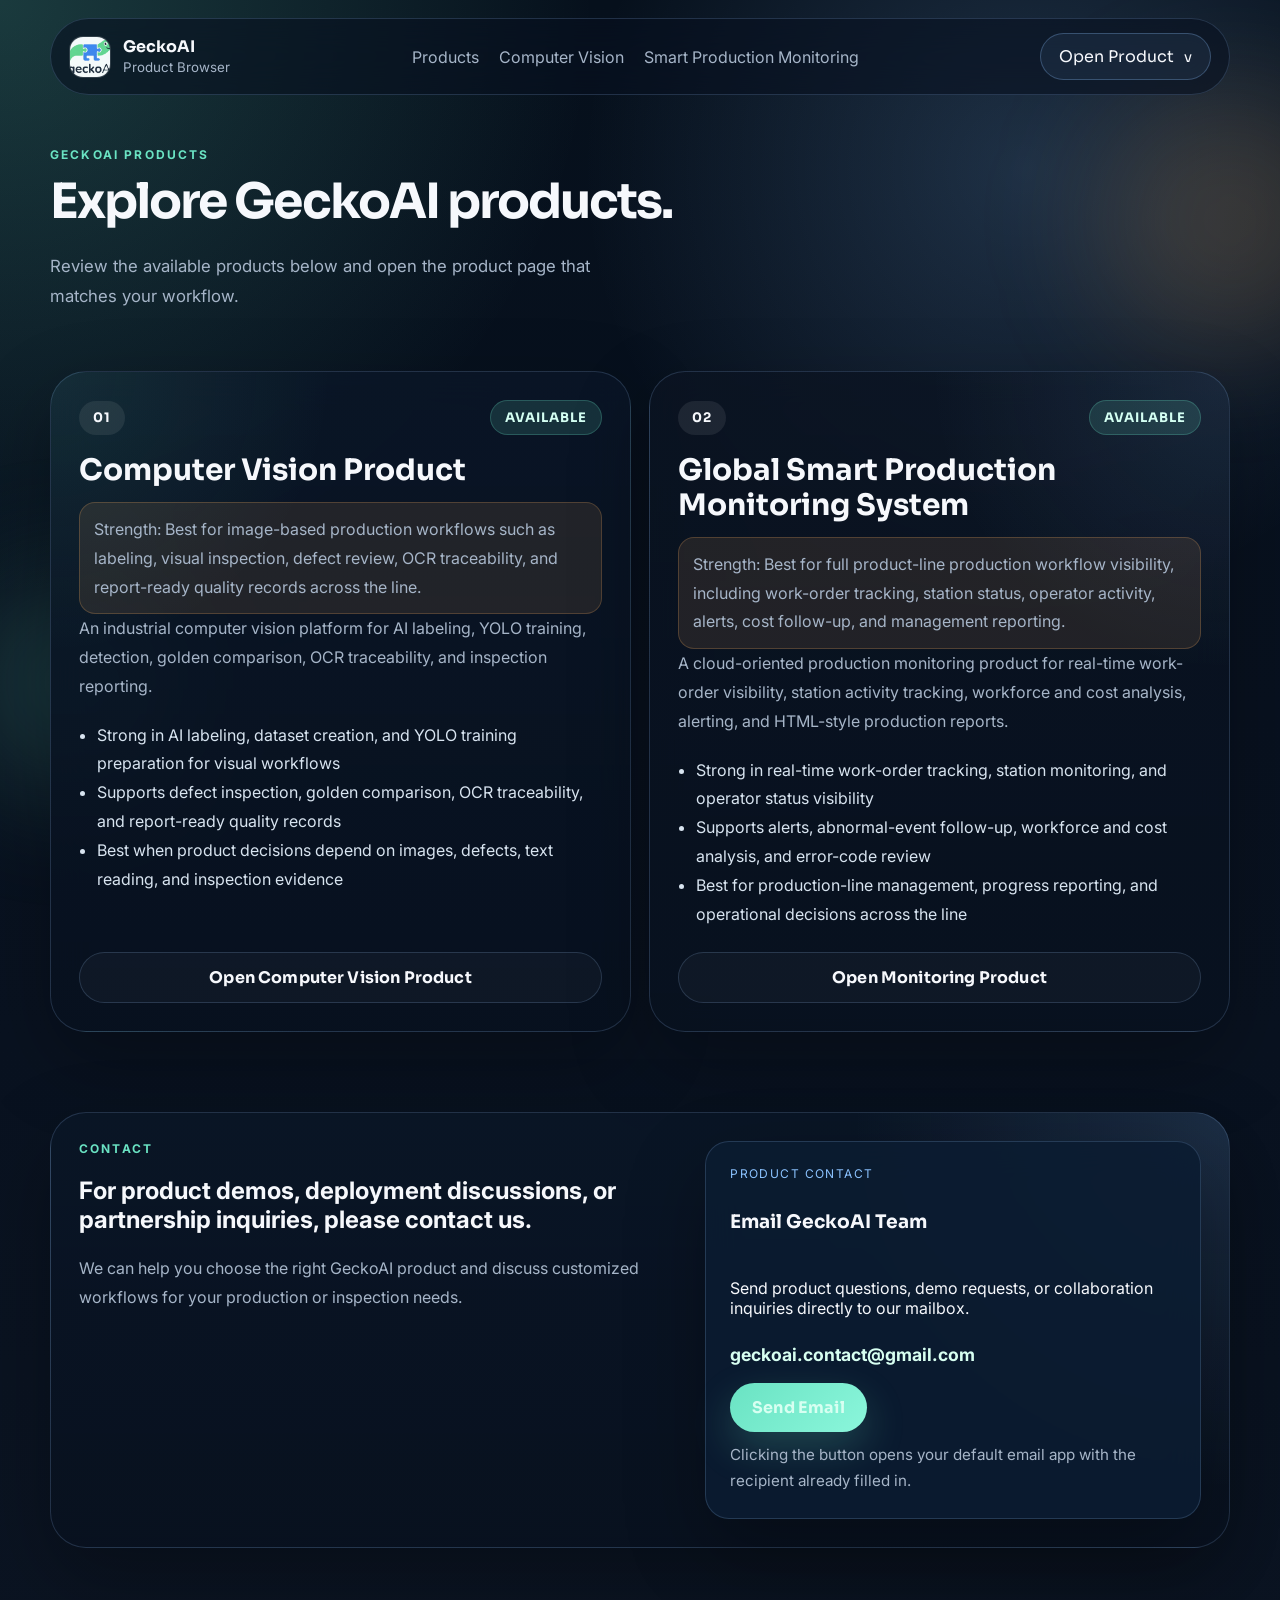
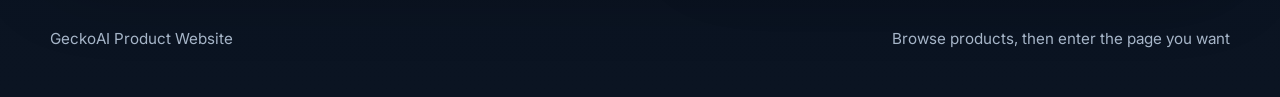
==== commit 34052a6c: "Refine GeckoAI product pages and navigation" ====
--- a/index.html
+++ b/index.html
@@ -33,90 +33,101 @@
         <a href="computer-vision.html">Computer Vision</a>
         <a href="smart-production-monitoring.html">Smart Production Monitoring</a>
       </nav>
-      <a class="nav-cta" href="computer-vision.html">
-        Open Product
-      </a>
+      <div class="nav-dropdown" data-product-dropdown>
+        <button class="nav-cta nav-dropdown-toggle" type="button" aria-expanded="false" data-product-dropdown-toggle>
+          Open Product
+        </button>
+        <div class="nav-dropdown-menu" data-product-dropdown-menu>
+          <a href="computer-vision.html">Open Computer Vision Product</a>
+          <a href="smart-production-monitoring.html">Open Smart Production Monitoring</a>
+        </div>
+      </div>
     </header>
 
     <main>
       <section class="hero reveal hero-browser" id="hero">
         <div class="hero-copy">
-          <p class="eyebrow">Browse GeckoAI Products</p>
-          <h1>Choose a product page to enter.</h1>
+          <p class="eyebrow"><span class="nowrap">GeckoAI</span> Products</p>
+          <h1 class="hero-title-browser">Explore <span class="nowrap">GeckoAI</span> products.</h1>
           <p class="hero-lead">
-            This first page is the GeckoAI product browser. It gives a brief introduction to each product,
-            then lets visitors jump into the dedicated product page with one click.
+            Review the available products below and open the product page that matches your workflow.
           </p>
-        </div>
-
-        <div class="hero-stage">
-          <div class="signal-card glass">
-            <span class="signal-label">How It Works</span>
-            <div class="signal-grid">
-              <div>
-                <strong>Step 1</strong>
-                <p>Browse the available GeckoAI products</p>
-              </div>
-              <div>
-                <strong>Step 2</strong>
-                <p>Read a short brief for each option</p>
-              </div>
-              <div>
-                <strong>Step 3</strong>
-                <p>Click the button for the product page</p>
-              </div>
-              <div>
-                <strong>Step 4</strong>
-                <p>Explore the full product details there</p>
-              </div>
-            </div>
-          </div>
         </div>
       </section>
 
       <section class="section reveal" id="products">
-        <div class="section-heading">
-          <p class="eyebrow">Product Options</p>
-          <h2>Two products, two dedicated pages.</h2>
-        </div>
         <div class="product-grid">
-          <article class="product-card product-card-live">
+          <a class="product-card product-card-live product-card-link" href="computer-vision.html">
             <div class="product-card-head">
               <span class="product-number">01</span>
-              <span class="product-status">Now</span>
+              <span class="product-status">Available</span>
             </div>
             <h3>Computer Vision Product</h3>
+            <p class="product-strength">
+              Strength: Best for image-based production workflows such as labeling, visual inspection,
+              defect review, OCR traceability, and report-ready quality records across the line.
+            </p>
             <p>
-              GeckoAI's current product for AI labeling, YOLO training, detection, golden comparison,
-              OCR traceability, and reporting across industrial QA workflows.
+              An industrial computer vision platform for AI labeling, YOLO training, detection, golden
+              comparison, OCR traceability, and inspection reporting.
             </p>
             <ul>
-              <li>Ready now with a full dedicated product page</li>
-              <li>Best for industrial inspection, QA, and visual workflow automation</li>
+              <li>Strong in AI labeling, dataset creation, and YOLO training preparation for visual workflows</li>
+              <li>Supports defect inspection, golden comparison, OCR traceability, and report-ready quality records</li>
+              <li>Best when product decisions depend on images, defects, text reading, and inspection evidence</li>
             </ul>
             <div class="product-actions">
-              <a class="button button-primary" href="computer-vision.html">Open Computer Vision Product</a>
+              <span class="button button-secondary product-select-button">Open Computer Vision Product</span>
             </div>
-          </article>
+          </a>
 
-          <article class="product-card product-card-upcoming">
+          <a class="product-card product-card-upcoming product-card-link" href="smart-production-monitoring.html">
             <div class="product-card-head">
               <span class="product-number">02</span>
-              <span class="product-status muted">Monitoring</span>
+              <span class="product-status">Available</span>
             </div>
             <h3>Global Smart Production Monitoring System</h3>
+            <p class="product-strength">
+              Strength: Best for full product-line production workflow visibility, including work-order
+              tracking, station status, operator activity, alerts, cost follow-up, and management reporting.
+            </p>
             <p>
               A cloud-oriented production monitoring product for real-time work-order visibility, station
               activity tracking, workforce and cost analysis, alerting, and HTML-style production reports.
             </p>
             <ul>
-              <li>Covers dashboard, realtime status, alerts, workforce, cost, and error-code analysis</li>
-              <li>Built for line supervisors, IE, manufacturing, engineering, and planning teams</li>
+              <li>Strong in real-time work-order tracking, station monitoring, and operator status visibility</li>
+              <li>Supports alerts, abnormal-event follow-up, workforce and cost analysis, and error-code review</li>
+              <li>Best for production-line management, progress reporting, and operational decisions across the line</li>
             </ul>
             <div class="product-actions">
-              <a class="button button-secondary" href="smart-production-monitoring.html">Open Monitoring Product</a>
+              <span class="button button-secondary product-select-button">Open Monitoring Product</span>
             </div>
-          </article>
+          </a>
+        </div>
+      </section>
+
+      <section class="section contact reveal" id="contact">
+        <div class="contact-panel">
+          <div>
+            <p class="eyebrow">Contact</p>
+            <h2>For product demos, deployment discussions, or partnership inquiries, please contact us.</h2>
+            <p class="contact-note">
+              We can help you choose the right GeckoAI product and discuss customized workflows for your production or inspection needs.
+            </p>
+          </div>
+          <div class="contact-card">
+            <span class="contact-label">Product Contact</span>
+            <h3>Email GeckoAI Team</h3>
+            <p>Send product questions, demo requests, or collaboration inquiries directly to our mailbox.</p>
+            <a class="contact-email" href="mailto:geckoai.contact@gmail.com?subject=GeckoAI%20Product%20Inquiry">
+              geckoai.contact@gmail.com
+            </a>
+            <a class="button button-primary contact-button" href="mailto:geckoai.contact@gmail.com?subject=GeckoAI%20Product%20Inquiry&body=Hello%20GeckoAI%20team%2C%0A%0AI%20would%20like%20to%20learn%20more%20about%20your%20products.%0A">
+              Send Email
+            </a>
+            <p class="contact-help">Clicking the button opens your default email app with the recipient already filled in.</p>
+          </div>
         </div>
       </section>
     </main>
--- a/styles.css
+++ b/styles.css
@@ -30,7 +30,8 @@
 }
 
 a { color: inherit; text-decoration: none; }
-.site-shell { position: relative; overflow: hidden; }
+.nowrap { white-space: nowrap; }
+.site-shell { position: relative; overflow-x: hidden; overflow-y: visible; }
 .site-shell::before,
 .site-shell::after {
   content: "";
@@ -55,7 +56,9 @@
   background: rgba(106, 227, 195, 0.18);
 }
 
-.topbar, main, .footer { position: relative; z-index: 1; }
+.topbar, main, .footer { position: relative; }
+.topbar { z-index: 4; }
+main, .footer { z-index: 1; }
 
 .topbar {
   width: min(calc(100% - 32px), var(--content-width));
@@ -109,6 +112,56 @@
   border-radius: 999px;
   border: 1px solid rgba(139, 195, 255, 0.28);
   background: rgba(139, 195, 255, 0.08);
+  color: var(--text);
+  font-size: 1rem;
+}
+.nav-dropdown {
+  position: relative;
+  z-index: 6;
+}
+.nav-dropdown-toggle {
+  display: inline-flex;
+  align-items: center;
+  justify-content: center;
+  cursor: pointer;
+  user-select: none;
+}
+.nav-dropdown-toggle::after {
+  content: "v";
+  margin-left: 10px;
+  font-size: 0.9rem;
+}
+.nav-dropdown.is-open .nav-dropdown-toggle::after {
+  content: "^";
+}
+.nav-dropdown-menu {
+  position: absolute;
+  top: calc(100% + 10px);
+  right: 0;
+  min-width: 280px;
+  display: grid;
+  gap: 6px;
+  padding: 10px;
+  border-radius: 20px;
+  border: 1px solid var(--line);
+  background: rgba(8, 17, 31, 0.96);
+  backdrop-filter: blur(18px);
+  box-shadow: var(--shadow);
+  z-index: 5;
+  pointer-events: auto;
+}
+.nav-dropdown:not(.is-open) .nav-dropdown-menu {
+  display: none;
+}
+.nav-dropdown-menu a {
+  display: flex;
+  align-items: center;
+  padding: 12px 14px;
+  border-radius: 14px;
+  color: #e7f1fb;
+}
+.nav-dropdown-menu a:hover {
+  background: rgba(139, 195, 255, 0.12);
 }
 main {
   width: min(calc(100% - 32px), var(--content-width));
@@ -120,12 +173,12 @@
   grid-template-columns: minmax(0, 1.05fr) minmax(320px, 0.95fr);
   gap: 34px;
   align-items: center;
-  padding: 76px 0 42px;
+  padding: 52px 0 20px;
 }
 
 .hero-browser {
-  min-height: calc(100vh - 150px);
-  align-items: center;
+  min-height: auto;
+  align-items: start;
 }
 
 .eyebrow {
@@ -139,14 +192,20 @@
 
 .hero h1 {
   margin: 0;
-  font-size: clamp(2.8rem, 6vw, 5rem);
-  line-height: 1.02;
+  font-size: clamp(2.5rem, 5vw, 4.4rem);
+  line-height: 1.08;
   letter-spacing: -0.04em;
+  text-wrap: balance;
 }
 
 .hero h1.hero-title-compact {
-  font-size: clamp(1.9rem, 3.6vw, 3rem);
-  line-height: 1.12;
+  font-size: clamp(1.8rem, 3.2vw, 2.6rem);
+  line-height: 1.18;
+}
+
+.hero h1.hero-title-browser {
+  font-size: clamp(2.2rem, 3.8vw, 3.5rem);
+  white-space: nowrap;
 }
 
 .hero-lead,
@@ -493,12 +552,13 @@
   font-size: 1.05rem;
 }
 
-.section { padding: 58px 0; }
+.section { padding: 40px 0; }
 .section-heading { max-width: 760px; margin-bottom: 26px; }
 .section-heading h2 {
   margin: 0;
-  font-size: clamp(2rem, 4vw, 3.2rem);
-  line-height: 1.08;
+  font-size: clamp(1.8rem, 3.2vw, 2.7rem);
+  line-height: 1.16;
+  text-wrap: balance;
 }
 .section-note {
   margin: 14px 0 0;
@@ -511,7 +571,10 @@
 .scenario-grid,
 .product-grid { display: grid; gap: 18px; }
 .card-grid { grid-template-columns: repeat(4, 1fr); }
-.product-grid { grid-template-columns: repeat(2, minmax(0, 1fr)); }
+.product-grid {
+  grid-template-columns: repeat(2, minmax(0, 1fr));
+  align-items: stretch;
+}
 
 .function-photo-grid,
 .detail-grid,
@@ -764,7 +827,9 @@
 .manual-copy h3 {
   margin: 12px 0 12px;
   font-family: "Sora", sans-serif;
-  font-size: clamp(1.35rem, 3vw, 1.8rem);
+  font-size: clamp(1.25rem, 2.4vw, 1.65rem);
+  line-height: 1.2;
+  text-wrap: balance;
 }
 
 .manual-copy p {
@@ -784,18 +849,45 @@
   padding: 28px;
   box-shadow: var(--shadow);
   backdrop-filter: blur(18px);
+  display: flex;
+  flex-direction: column;
+}
+
+.product-card-link {
+  display: flex;
+  flex-direction: column;
+  height: 100%;
+  transition: transform 180ms ease, border-color 180ms ease, box-shadow 180ms ease;
+}
+
+.product-card-link:hover {
+  transform: translateY(-4px);
+  border-color: rgba(139, 195, 255, 0.32);
+  box-shadow: 0 36px 90px rgba(0, 0, 0, 0.34);
 }
 
 .product-card h3 {
   margin: 18px 0 14px;
   font-family: "Sora", sans-serif;
-  font-size: clamp(1.5rem, 3vw, 2rem);
+  font-size: clamp(1.4rem, 2.5vw, 1.85rem);
+  line-height: 1.18;
+  text-wrap: balance;
 }
 
 .product-card p {
   margin: 0;
   color: var(--muted);
   line-height: 1.8;
+}
+
+.product-strength {
+  margin: 0 0 16px;
+  padding: 12px 14px;
+  border-radius: 16px;
+  background: rgba(255, 177, 95, 0.1);
+  border: 1px solid rgba(255, 177, 95, 0.22);
+  color: #ffe8c8;
+  line-height: 1.6;
 }
 
 .product-card ul {
@@ -847,19 +939,26 @@
 
 .product-card-live {
   background:
-    radial-gradient(circle at top left, rgba(106, 227, 195, 0.16), transparent 32%),
+    radial-gradient(circle at top left, rgba(106, 227, 195, 0.11), transparent 32%),
     linear-gradient(180deg, rgba(10, 22, 39, 0.82), rgba(8, 17, 31, 0.92));
 }
 
 .product-card-upcoming {
   background:
-    radial-gradient(circle at top right, rgba(139, 195, 255, 0.16), transparent 34%),
+    radial-gradient(circle at top right, rgba(139, 195, 255, 0.11), transparent 34%),
     linear-gradient(180deg, rgba(11, 20, 34, 0.84), rgba(8, 17, 31, 0.94));
+}
+
+.product-select-button {
+  min-width: 100%;
+  text-align: center;
+  justify-content: center;
 }
 
 .product-actions {
   justify-content: flex-start;
-  margin-top: 24px;
+  margin-top: auto;
+  padding-top: 24px;
 }
 
 .placeholder-panel {
@@ -895,6 +994,8 @@
 .timeline-step h3 {
   margin: 16px 0 12px;
   font-size: 1.18rem;
+  line-height: 1.22;
+  text-wrap: balance;
 }
 
 .card-index { color: var(--accent-2); }
@@ -1460,6 +1561,14 @@
     flex-wrap: wrap;
     gap: 10px 16px;
   }
+  .nav-dropdown {
+    width: 100%;
+  }
+  .nav-dropdown-menu {
+    left: 0;
+    right: 0;
+    min-width: 0;
+  }
   .hero,
   .stats,
   .card-grid,
@@ -1497,6 +1606,10 @@
   main,
   .footer { width: min(calc(100% - 20px), var(--content-width)); }
   .hero h1 { font-size: 2.5rem; }
+  .hero h1.hero-title-browser {
+    font-size: 2.5rem;
+    white-space: normal;
+  }
   .button,
   .nav-cta {
     width: 100%;
@@ -1566,3 +1679,4 @@
     padding-top: 0;
   }
 }
+
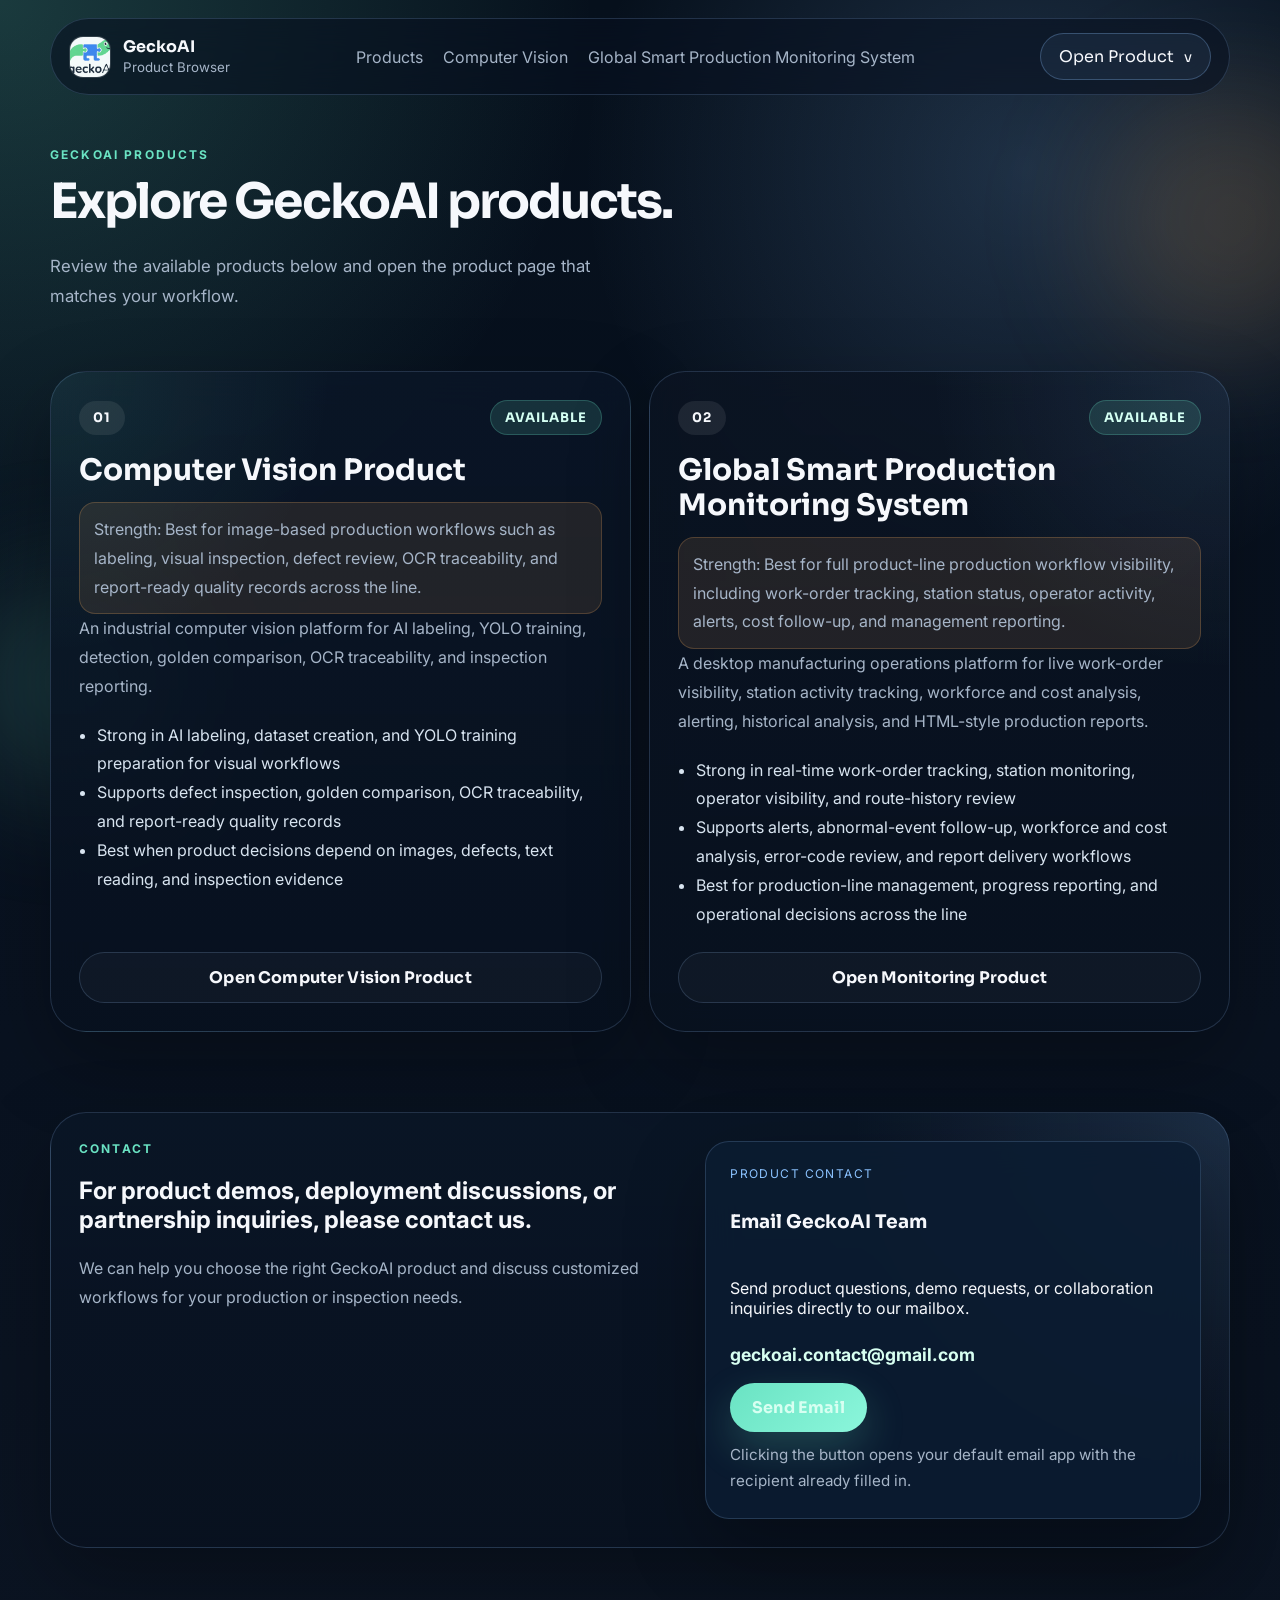
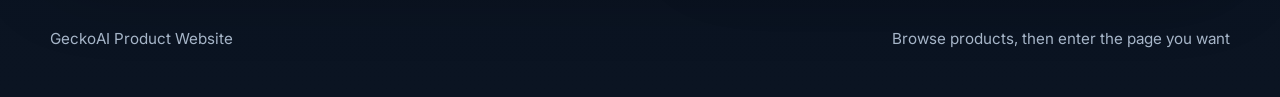
==== commit 5cc942e0: "Update global smart production monitoring website copy" ====
--- a/index.html
+++ b/index.html
@@ -31,7 +31,7 @@
       <nav class="nav">
         <a href="index.html">Products</a>
         <a href="computer-vision.html">Computer Vision</a>
-        <a href="smart-production-monitoring.html">Smart Production Monitoring</a>
+        <a href="smart-production-monitoring.html">Global Smart Production Monitoring System</a>
       </nav>
       <div class="nav-dropdown" data-product-dropdown>
         <button class="nav-cta nav-dropdown-toggle" type="button" aria-expanded="false" data-product-dropdown-toggle>
@@ -39,7 +39,7 @@
         </button>
         <div class="nav-dropdown-menu" data-product-dropdown-menu>
           <a href="computer-vision.html">Open Computer Vision Product</a>
-          <a href="smart-production-monitoring.html">Open Smart Production Monitoring</a>
+          <a href="smart-production-monitoring.html">Open Global Smart Production Monitoring System</a>
         </div>
       </div>
     </header>
@@ -92,12 +92,12 @@
               tracking, station status, operator activity, alerts, cost follow-up, and management reporting.
             </p>
             <p>
-              A cloud-oriented production monitoring product for real-time work-order visibility, station
-              activity tracking, workforce and cost analysis, alerting, and HTML-style production reports.
+              A desktop manufacturing operations platform for live work-order visibility, station
+              activity tracking, workforce and cost analysis, alerting, historical analysis, and HTML-style production reports.
             </p>
             <ul>
-              <li>Strong in real-time work-order tracking, station monitoring, and operator status visibility</li>
-              <li>Supports alerts, abnormal-event follow-up, workforce and cost analysis, and error-code review</li>
+              <li>Strong in real-time work-order tracking, station monitoring, operator visibility, and route-history review</li>
+              <li>Supports alerts, abnormal-event follow-up, workforce and cost analysis, error-code review, and report delivery workflows</li>
               <li>Best for production-line management, progress reporting, and operational decisions across the line</li>
             </ul>
             <div class="product-actions">
